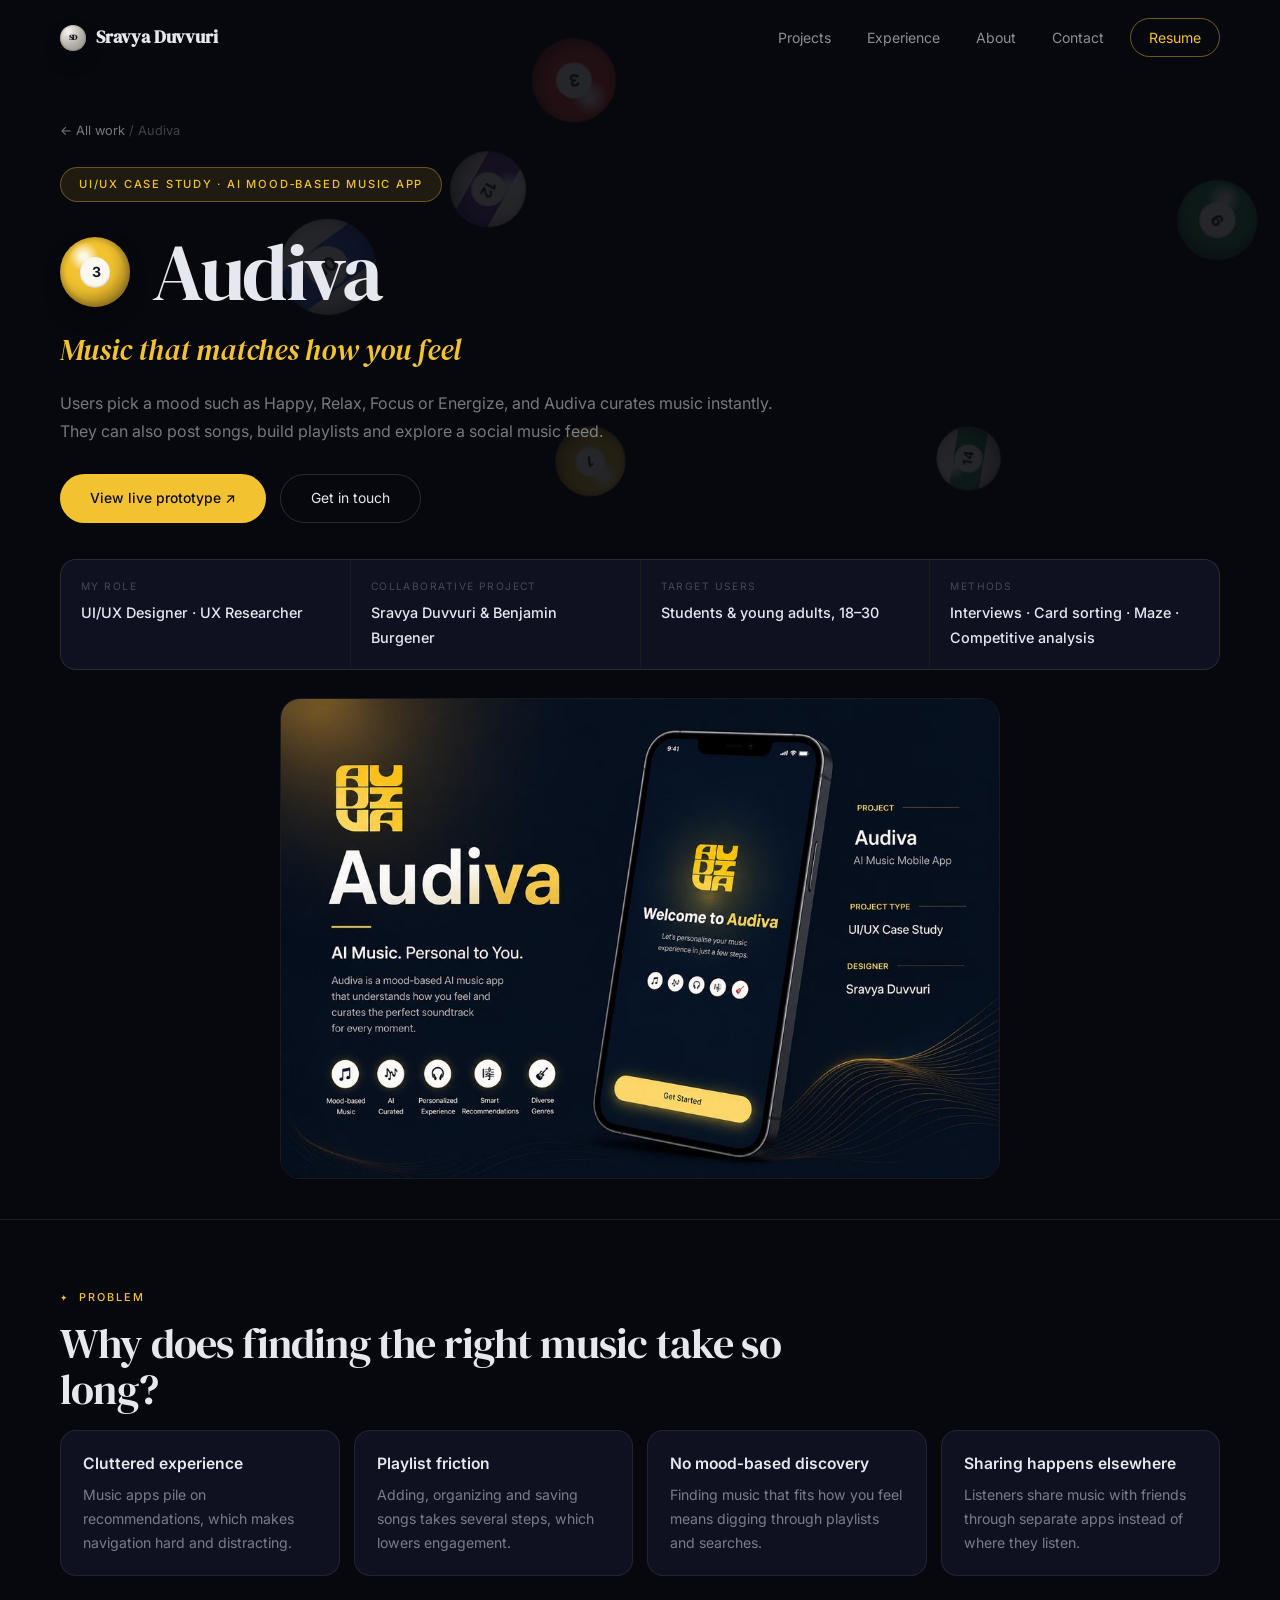
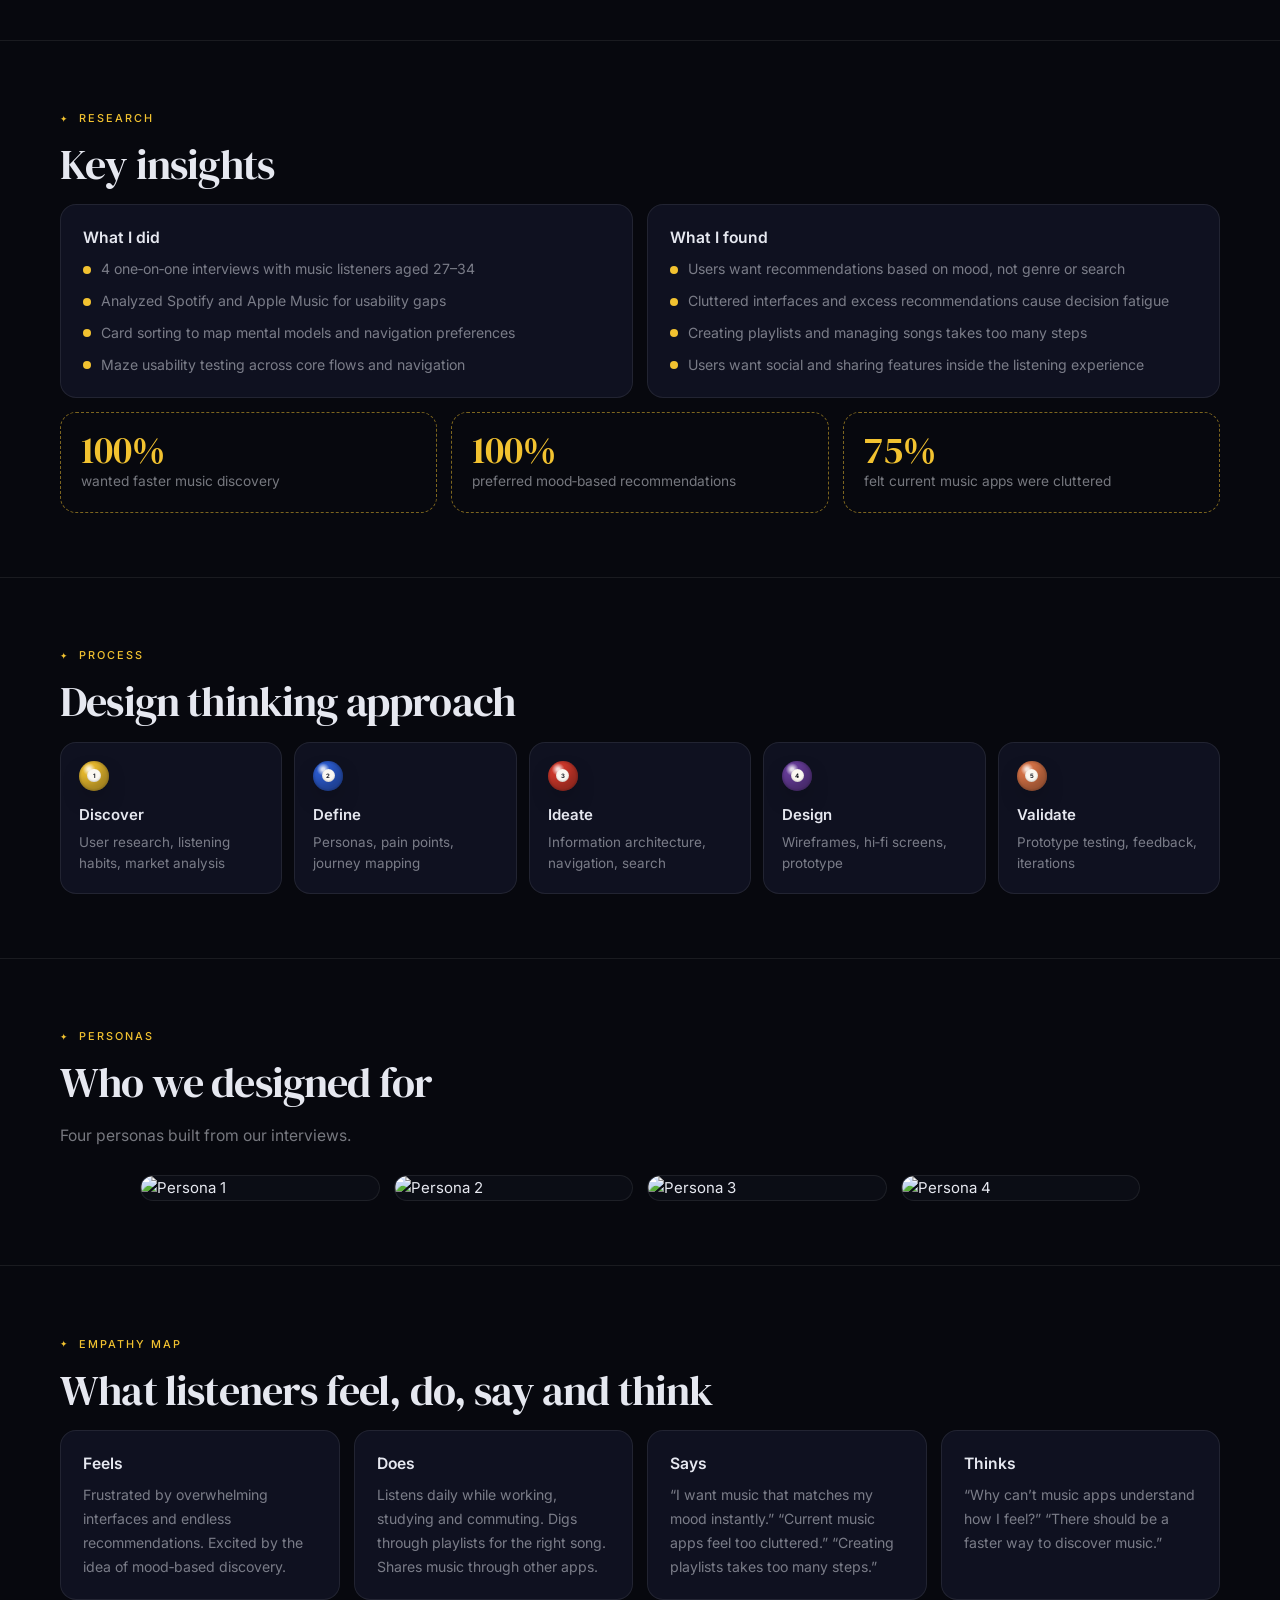
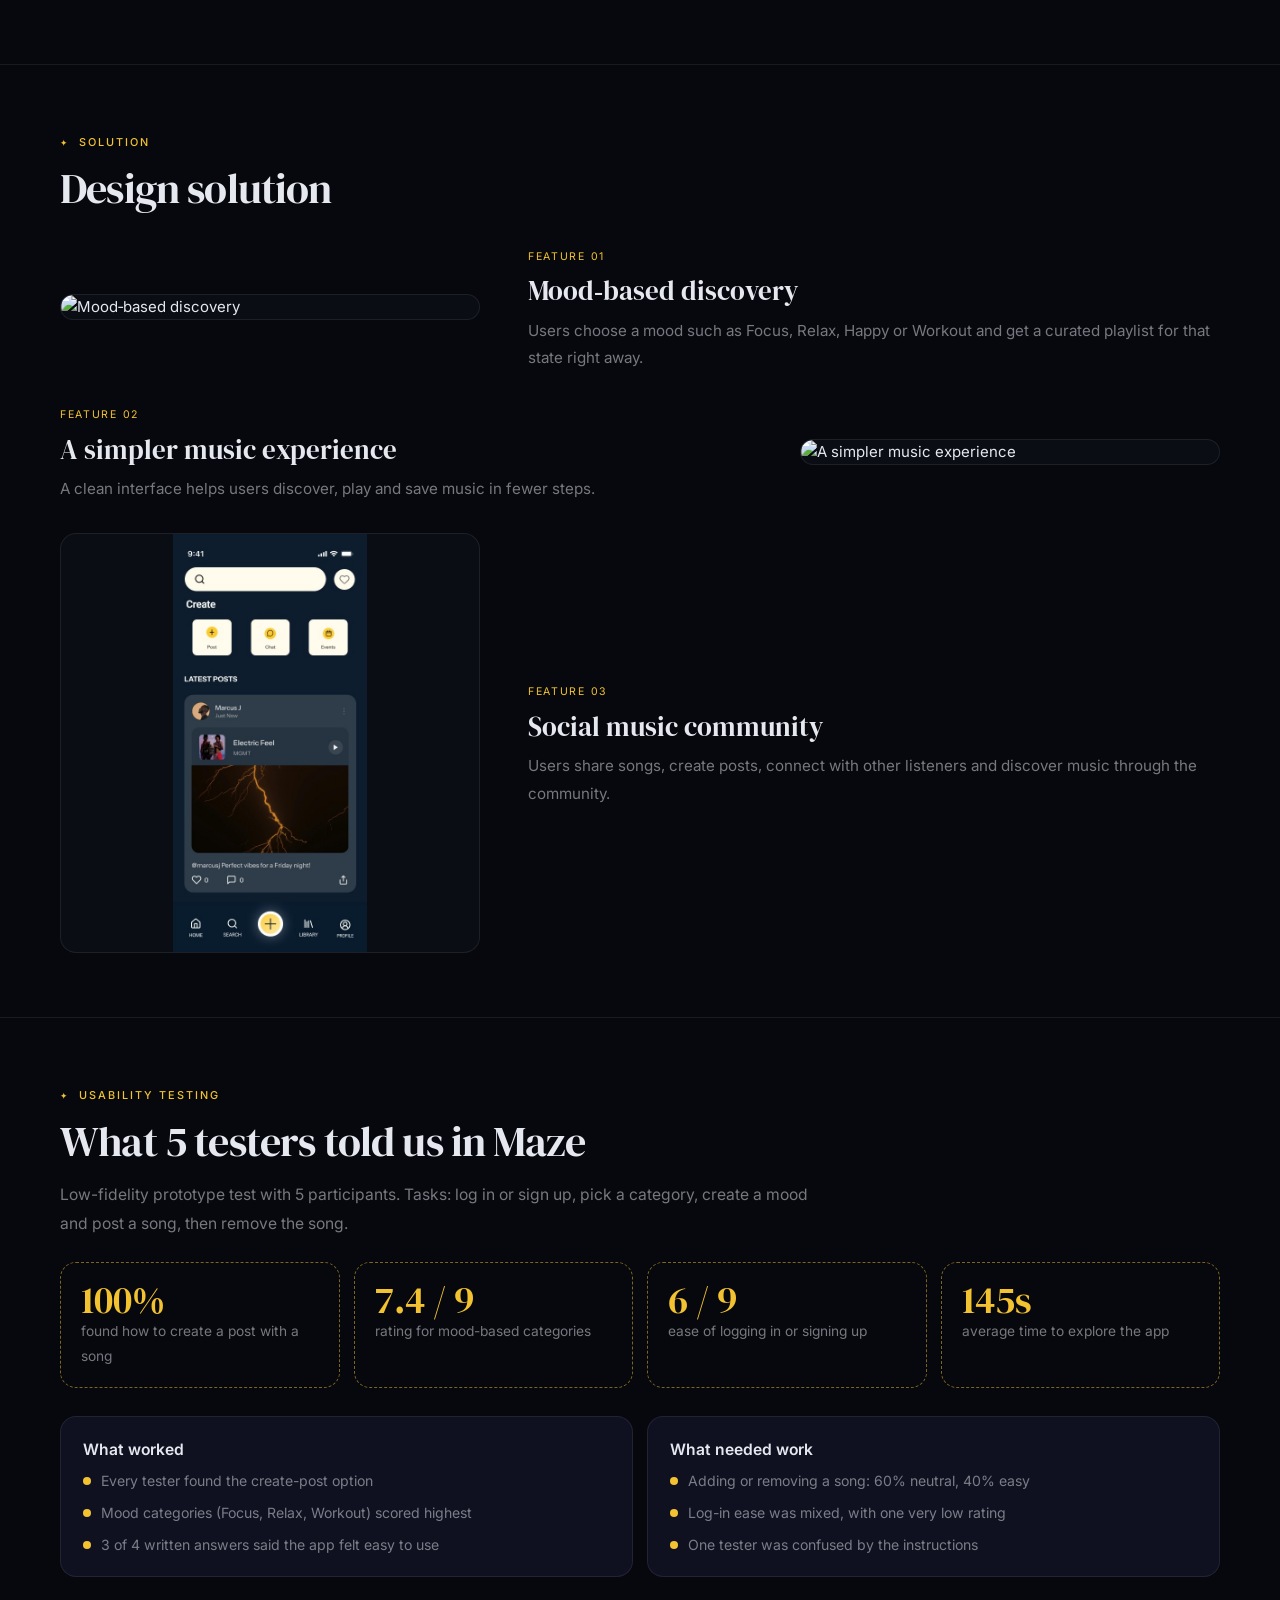
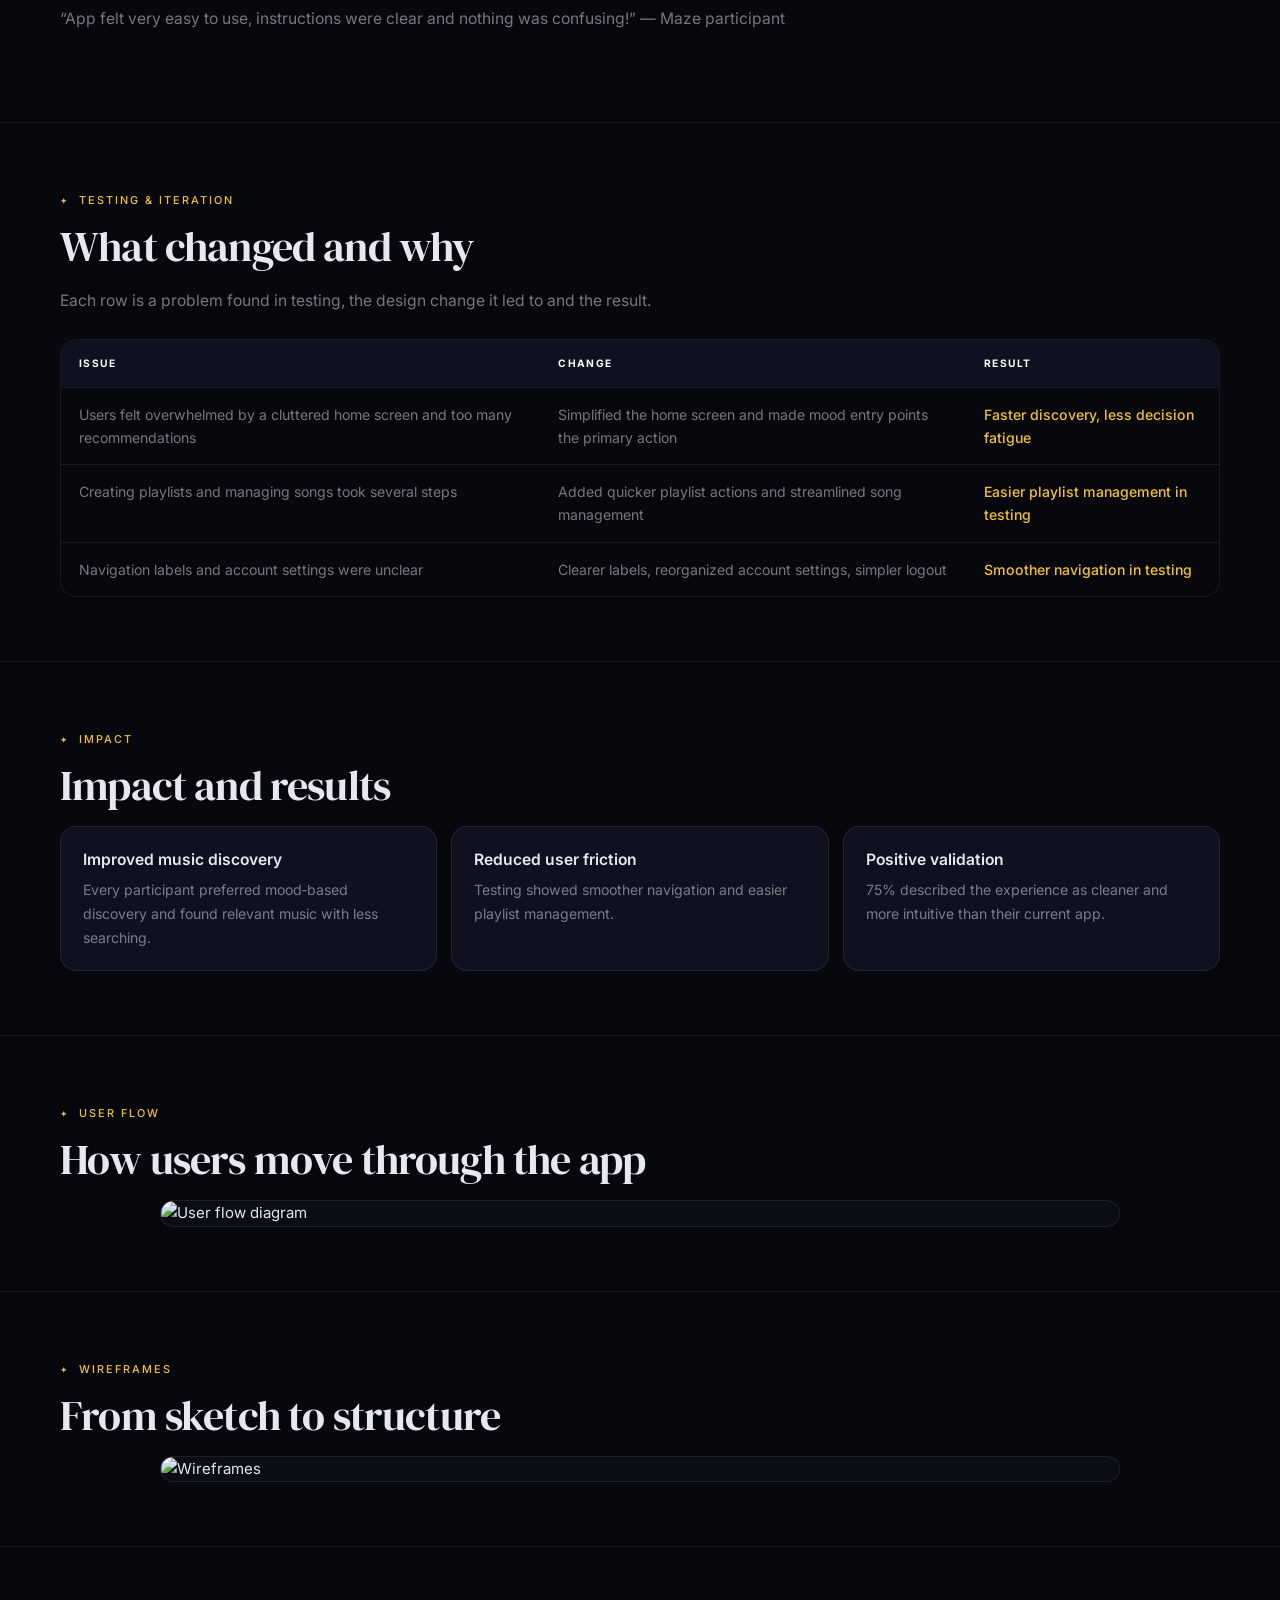
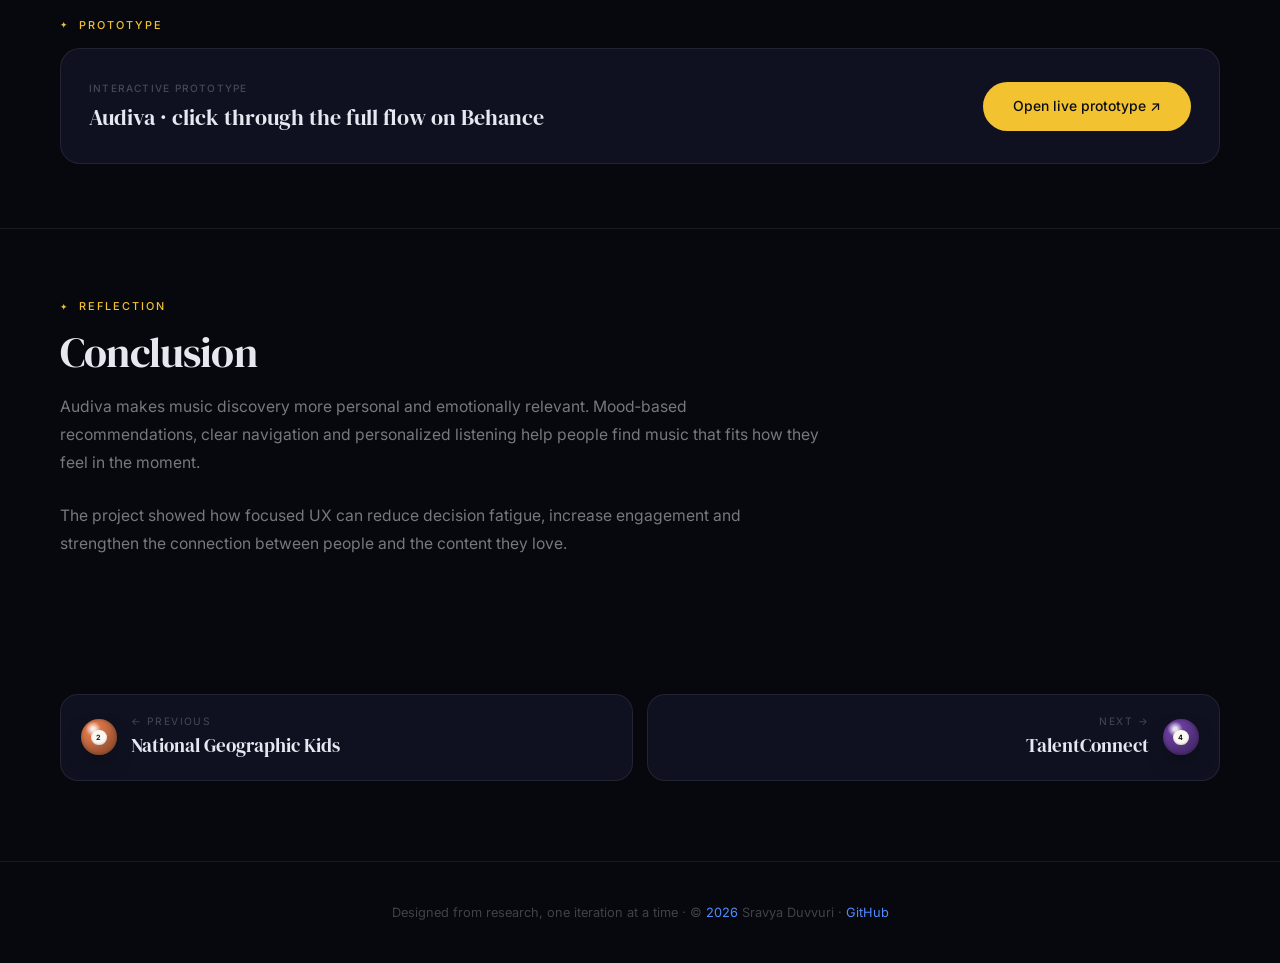
==== audiva.html @ c533ab1c "Adjust spacing and style in usability testing section" ====
<!DOCTYPE html>
<html lang="en">
    <head>
        <meta charset="utf-8"/>
        <meta name="viewport" content="width=device-width,initial-scale=1"/>
        <title>Audiva Case Study · Sravya Duvvuri</title>
        <meta name="description" content="Users pick a mood such as Happy, Relax, Focus or Energize, and Audiva curates music instantly. They can also post songs, build playlists and explore a social music feed."/>
        <link rel="preconnect" href="https://fonts.googleapis.com"/>
        <link rel="preconnect" href="https://fonts.gstatic.com" crossorigin/>
        <link href="https://fonts.googleapis.com/css2?family=DM+Serif+Display:ital@0;1&family=Inter:wght@300;400;500;600&display=swap" rel="stylesheet"/>
        <link rel="stylesheet" href="styles.css"/>
    </head>
    <body class="case-page" style="--c:#F2C230">

        <!-- STEP 1: Navigation and hero -->
        <div id="bwrap" aria-hidden="true"></div>
        <div class="page">
            <nav class="nav" id="nav">
                <div class="nav-inner">
                    <a href="index.html" class="nav-brand"><span class="ball b-cue mini" aria-hidden="true"><i>SD</i></span>Sravya Duvvuri</a>
                    <div class="nav-links">
                        <a href="index.html#projects">Projects</a>
                        <a href="index.html#experience">Experience</a>
                        <a href="index.html#about">About</a>
                        <a href="index.html#contact">Contact</a>
                        <a class="nav-resume fx" href="SravyaDuvvuri-Resume.pdf" target="_blank" rel="noopener">Resume</a>
                    </div>
                </div>
            </nav>
            <section class="cs-hero">
                <div class="container">
                    <p class="crumb"><a href="index.html#projects">← All work</a> / Audiva</p>
                    <div class="hero-tag">UI/UX case study · AI mood‑based music app</div>
                    <h1 class="cs-title"><span class="ball b1 cs-ball" aria-hidden="true"><i>3</i></span>Audiva</h1>
                    <p class="cs-sub">Music that matches how you feel</p>
                    <p class="cs-intro">Users pick a mood such as Happy, Relax, Focus or Energize, and Audiva curates music instantly. They can also post songs, build playlists and explore a social music feed.</p>
                    <div class="hero-btns cs-btns">
                        <a class="btn-primary fx" href="https://www.behance.net/gallery/250187377/Audiva-Mood-Based-AI-Music-App-UIUX" target="_blank" rel="noopener">View live prototype ↗</a>
                        <a class="btn-resume fx" href="index.html#contact">Get in touch</a>
                    </div>
                    <div class="cs-meta sr">
                        <div>
                            <span>My role</span>
                            <b>UI/UX Designer · UX Researcher</b>
                        </div>
                        <div>
                            <span>Collaborative project</span>
                            <b>Sravya Duvvuri &amp; Benjamin Burgener</b>
                        </div>
                        <div>
                            <span>Target users</span>
                            <b>Students &amp; young adults, 18–30</b>
                        </div>
                        <div>
                            <span>Methods</span>
                            <b>Interviews · Card sorting · Maze · Competitive analysis</b>
                        </div>
                    </div>
                    <div class="cs-cover sr">
                        <img src="img/audiva.jpg" alt="Audiva cover"/>
                    </div>
                </div>
            </section>

            <!-- STEP 2: Problem -->
            <section class="cs">
                <div class="container">
                    <div class="sec-eyebrow sr">Problem</div>
                    <h2 class="cs-h sr">Why does finding the right music take so long?</h2>
                    <div class="cs-grid4 sr">
                        <div class="cs-box">
                            <b>Cluttered experience</b>
                            <p>Music apps pile on recommendations, which makes navigation hard and distracting.</p>
                        </div>
                        <div class="cs-box">
                            <b>Playlist friction</b>
                            <p>Adding, organizing and saving songs takes several steps, which lowers engagement.</p>
                        </div>
                        <div class="cs-box">
                            <b>No mood‑based discovery</b>
                            <p>Finding music that fits how you feel means digging through playlists and searches.</p>
                        </div>
                        <div class="cs-box">
                            <b>Sharing happens elsewhere</b>
                            <p>Listeners share music with friends through separate apps instead of where they listen.</p>
                        </div>
                    </div>
                </div>
            </section>

            <!-- STEP 3: Research -->
            <section class="cs">
                <div class="container">
                    <div class="sec-eyebrow sr">Research</div>
                    <h2 class="cs-h sr">Key insights</h2>
                    <div class="cs-grid2 sr">
                        <div class="cs-box">
                            <b>What I did</b>
                            <ul>
                                <li>4 one‑on‑one interviews with music listeners aged 27–34</li>
                                <li>Analyzed Spotify and Apple Music for usability gaps</li>
                                <li>Card sorting to map mental models and navigation preferences</li>
                                <li>Maze usability testing across core flows and navigation</li>
                            </ul>
                        </div>
                        <div class="cs-box">
                            <b>What I found</b>
                            <ul>
                                <li>Users want recommendations based on mood, not genre or search</li>
                                <li>Cluttered interfaces and excess recommendations cause decision fatigue</li>
                                <li>Creating playlists and managing songs takes too many steps</li>
                                <li>Users want social and sharing features inside the listening experience</li>
                            </ul>
                        </div>
                    </div>
                    <div class="cs-stats sr">
                        <div>
                            <b>100%</b>
                            <span>wanted faster music discovery</span>
                        </div>
                        <div>
                            <b>100%</b>
                            <span>preferred mood‑based recommendations</span>
                        </div>
                        <div>
                            <b>75%</b>
                            <span>felt current music apps were cluttered</span>
                        </div>
                    </div>
                </div>
            </section>

            <!-- STEP 4: Process -->
            <section class="cs">
                <div class="container">
                    <div class="sec-eyebrow sr">Process</div>
                    <h2 class="cs-h sr">Design thinking approach</h2>
                    <div class="cs-steps sr" style="--n:5">
                        <div class="cs-step">
                            <span class="ball b1 mini" aria-hidden="true"><i>1</i></span>
                            <b>Discover</b>
                            <p>User research, listening habits, market analysis</p>
                        </div>
                        <div class="cs-step">
                            <span class="ball b2 mini" aria-hidden="true"><i>2</i></span>
                            <b>Define</b>
                            <p>Personas, pain points, journey mapping</p>
                        </div>
                        <div class="cs-step">
                            <span class="ball b3 mini" aria-hidden="true"><i>3</i></span>
                            <b>Ideate</b>
                            <p>Information architecture, navigation, search</p>
                        </div>
                        <div class="cs-step">
                            <span class="ball b4 mini" aria-hidden="true"><i>4</i></span>
                            <b>Design</b>
                            <p>Wireframes, hi‑fi screens, prototype</p>
                        </div>
                        <div class="cs-step">
                            <span class="ball b5 mini" aria-hidden="true"><i>5</i></span>
                            <b>Validate</b>
                            <p>Prototype testing, feedback, iterations</p>
                        </div>
                    </div>
                </div>
            </section>

            <!-- STEP 5: Personas -->
            <section class="cs">
                <div class="container">
                    <div class="sec-eyebrow sr">Personas</div>
                    <h2 class="cs-h sr">Who we designed for</h2>
                    <p class="cs-lead sr">Four personas built from our interviews.</p>
                    <div class="cs-personas sr">
                        <img class="cs-img" src="https://framerusercontent.com/images/7qIVimz75e1g4HOPnIfsfbzqX0.jpg?width=760" alt="Persona 1" loading="lazy"/>
                        <img class="cs-img" src="https://framerusercontent.com/images/K9JZAfG44HZ5OhinUl8CV7k0ACQ.jpg?width=760" alt="Persona 2" loading="lazy"/>
                        <img class="cs-img" src="https://framerusercontent.com/images/jgOzzEJJgywKg0QWCPLjEiQbMc.jpg?width=760" alt="Persona 3" loading="lazy"/>
                        <img class="cs-img" src="https://framerusercontent.com/images/rod2WDnPtPom90wB74PbehV7V0.jpg?width=760" alt="Persona 4" loading="lazy"/>
                    </div>
                </div>
            </section>

            <!-- STEP 6: Empathy map -->
            <section class="cs">
                <div class="container">
                    <div class="sec-eyebrow sr">Empathy map</div>
                    <h2 class="cs-h sr">What listeners feel, do, say and think</h2>
                    <div class="cs-grid4 sr">
                        <div class="cs-box">
                            <b>Feels</b>
                            <p>Frustrated by overwhelming interfaces and endless recommendations. Excited by the idea of mood‑based discovery.</p>
                        </div>
                        <div class="cs-box">
                            <b>Does</b>
                            <p>Listens daily while working, studying and commuting. Digs through playlists for the right song. Shares music through other apps.</p>
                        </div>
                        <div class="cs-box">
                            <b>Says</b>
                            <p>“I want music that matches my mood instantly.” “Current music apps feel too cluttered.” “Creating playlists takes too many steps.”</p>
                        </div>
                        <div class="cs-box">
                            <b>Thinks</b>
                            <p>“Why can’t music apps understand how I feel?” “There should be a faster way to discover music.”</p>
                        </div>
                    </div>
                </div>
            </section>

            <!-- STEP 7: Solution -->
            <section class="cs">
                <div class="container">
                    <div class="sec-eyebrow sr">Solution</div>
                    <h2 class="cs-h sr">Design solution</h2>
                    <div class="cs-feature sr">
                        <img class="cs-img" src="https://framerusercontent.com/images/uxpJNH4JVYRJV39Du9mJPmyLQo0.png?width=860" alt="Mood‑based discovery" loading="lazy"/>
                        <div>
                            <span class="cs-fnum">Feature 01</span>
                            <h3>Mood‑based discovery</h3>
                            <p>Users choose a mood such as Focus, Relax, Happy or Workout and get a curated playlist for that state right away.</p>
                        </div>
                    </div>
                    <div class="cs-feature sr">
                        <img class="cs-img" src="https://framerusercontent.com/images/3OkT3C6Tqx5nx50JTPkNxlk6Qi8.png?width=860" alt="A simpler music experience" loading="lazy"/>
                        <div>
                            <span class="cs-fnum">Feature 02</span>
                            <h3>A simpler music experience</h3>
                            <p>A clean interface helps users discover, play and save music in fewer steps.</p>
                        </div>
                    </div>
                    <div class="cs-feature sr">
                        <img class="cs-img" src="img/audiva-social.jpg" alt="Social music community" loading="lazy"/>
                        <div>
                            <span class="cs-fnum">Feature 03</span>
                            <h3>Social music community</h3>
                            <p>Users share songs, create posts, connect with other listeners and discover music through the community.</p>
                        </div>
                    </div>
                </div>
            </section>
            
            <!-- STEP 7b: Usability testing (Maze) -->
            <section class="cs">
                <div class="container">
                    <div class="sec-eyebrow sr">Usability testing</div>
                    <h2 class="cs-h sr">What 5 testers told us in Maze</h2>
                    <p class="cs-lead sr">Low-fidelity prototype test with 5 participants. Tasks: log in or sign up, pick a category, create a mood and post a song, then remove the song.</p>

                    <div class="cs-stats sr">
                        <div>
                            <b>100%</b>
                            <span>found how to create a post with a song</span>
                        </div>
                        <div>
                            <b>7.4 / 9</b>
                            <span>rating for mood-based categories</span>
                        </div>
                        <div>
                            <b>6 / 9</b>
                            <span>ease of logging in or signing up</span>
                        </div>
                        <div>
                            <b>145s</b>
                            <span>average time to explore the app</span>
                        </div>
                    </div>

                    <div class="cs-grid2 sr" style="margin-top:28px">
                        <div class="cs-box">
                            <b>What worked</b>
                            <ul>
                                <li>Every tester found the create-post option</li>
                                <li>Mood categories (Focus, Relax, Workout) scored highest</li>
                                <li>3 of 4 written answers said the app felt easy to use</li>
                            </ul>
                        </div>
                        <div class="cs-box">
                            <b>What needed work</b>
                            <ul>
                                <li>Adding or removing a song: 60% neutral, 40% easy</li>
                                <li>Log-in ease was mixed, with one very low rating</li>
                                <li>One tester was confused by the instructions</li>
                            </ul>
                        </div>
                    </div>

                    <blockquote class="cs-lead sr" style="margin-top:28px">“App felt very easy to use, instructions were clear and nothing was confusing!” — Maze participant</blockquote>
                </div>
            </section>


            <!-- STEP 8: Testing and iteration -->
            <section class="cs">
                <div class="container">
                    <div class="sec-eyebrow sr">Testing &amp; iteration</div>
                    <h2 class="cs-h sr">What changed and why</h2>
                    <p class="cs-lead sr">Each row is a problem found in testing, the design change it led to and the result.</p>
                    <div class="cs-table sr">
                        <table>
                            <thead>
                                <tr>
                                    <th>Issue</th>
                                    <th>Change</th>
                                    <th>Result</th>
                                </tr>
                            </thead>
                            <tbody>
                                <tr>
                                    <td>Users felt overwhelmed by a cluttered home screen and too many recommendations</td>
                                    <td>Simplified the home screen and made mood entry points the primary action</td>
                                    <td>Faster discovery, less decision fatigue</td>
                                </tr>
                                <tr>
                                    <td>Creating playlists and managing songs took several steps</td>
                                    <td>Added quicker playlist actions and streamlined song management</td>
                                    <td>Easier playlist management in testing</td>
                                </tr>
                                <tr>
                                    <td>Navigation labels and account settings were unclear</td>
                                    <td>Clearer labels, reorganized account settings, simpler logout</td>
                                    <td>Smoother navigation in testing</td>
                                </tr>
                            </tbody>
                        </table>
                    </div>
                </div>
            </section>

            <!-- STEP 9: Impact -->
            <section class="cs">
                <div class="container">
                    <div class="sec-eyebrow sr">Impact</div>
                    <h2 class="cs-h sr">Impact and results</h2>
                    <div class="cs-grid3 sr">
                        <div class="cs-box">
                            <b>Improved music discovery</b>
                            <p>Every participant preferred mood‑based discovery and found relevant music with less searching.</p>
                        </div>
                        <div class="cs-box">
                            <b>Reduced user friction</b>
                            <p>Testing showed smoother navigation and easier playlist management.</p>
                        </div>
                        <div class="cs-box">
                            <b>Positive validation</b>
                            <p>75% described the experience as cleaner and more intuitive than their current app.</p>
                        </div>
                    </div>
                </div>
            </section>

            <!-- STEP 10: User flow -->
            <section class="cs">
                <div class="container">
                    <div class="sec-eyebrow sr">User flow</div>
                    <h2 class="cs-h sr">How users move through the app</h2>
                    <img class="cs-img cs-wide sr" src="https://framerusercontent.com/images/v8SqTxVddFhkm0Z2E6ZCepBXNwU.jpg?width=1440" alt="User flow diagram" loading="lazy"/>
                </div>
            </section>

            <!-- STEP 11: Wireframes -->
            <section class="cs">
                <div class="container">
                    <div class="sec-eyebrow sr">Wireframes</div>
                    <h2 class="cs-h sr">From sketch to structure</h2>
                    <img class="cs-img cs-wide sr" src="https://framerusercontent.com/images/BXd7NvqPKXmfyFMwRY8WnfKNWA.jpg?width=1440" alt="Wireframes" loading="lazy"/>
                </div>
            </section>

            <!-- STEP 12: Prototype -->
            <section class="cs">
                <div class="container">
                    <div class="sec-eyebrow sr">Prototype</div>
                    <div class="cs-proto sr">
                        <div>
                            <span class="ib-lbl">Interactive prototype</span>
                            <b>Audiva · click through the full flow on Behance</b>
                        </div>
                        <a class="btn-primary fx" href="https://www.behance.net/gallery/250187377/Audiva-Mood-Based-AI-Music-App-UIUX" target="_blank" rel="noopener">Open live prototype ↗</a>
                    </div>
                </div>
            </section>

            <!-- STEP 13: Reflection -->
            <section class="cs">
                <div class="container">
                    <div class="sec-eyebrow sr">Reflection</div>
                    <h2 class="cs-h sr">Conclusion</h2>
                    <p class="cs-lead sr">Audiva makes music discovery more personal and emotionally relevant. Mood‑based recommendations, clear navigation and personalized listening help people find music that fits how they feel in the moment.</p>
                    <p class="cs-lead sr">The project showed how focused UX can reduce decision fatigue, increase engagement and strengthen the connection between people and the content they love.</p>
                </div>
            </section>

            <!-- STEP 14: Project navigation and footer -->
            <div class="container">
                <nav class="pager" aria-label="More projects">
                    <a class="fx" href="natgeo-kids.html"><span class="ball b5 mini" aria-hidden="true"><i>2</i></span><span><small>← Previous</small><b>National Geographic Kids</b></span></a>
                    <a href="talentconnect.html" class="next fx"><span><small>Next →</small><b>TalentConnect</b></span><span class="ball b4 mini" aria-hidden="true"><i>4</i></span></a>
                </nav>
            </div>
            <footer class="footer">
                <div class="container">
                    <p>Designed from research, one iteration at a time · © <span id="yr"></span> Sravya Duvvuri · <a href="https://github.com/duvvurisravya" target="_blank" rel="noopener">GitHub</a></p>
                </div>
            </footer>
        </div>
        <script src="script.js"></script>
    </body>
</html>
---- styles.css ----
:root{
  --bg:#07080e;
  --bg2:#0b0d15;
  --card:#0f1120;
  --border:rgba(255,255,255,0.08);
  --blue:#4f8cff;
  --blue-lo:rgba(79,140,255,0.11);
  --blue-mid:rgba(79,140,255,0.22);
  --text:#e6e8f0;
  --muted:rgba(230,232,240,0.5);
  --muted2:rgba(230,232,240,0.26);
  --max:1160px;
  --ease:cubic-bezier(0.25,1,0.5,1);
}

*,*::before,*::after{
  box-sizing:border-box;
  margin:0;
  padding:0;
}

html{
  scroll-behavior:smooth;
  -webkit-font-smoothing:antialiased;
}

body{
  font-family:'Inter',system-ui,sans-serif;
  background:var(--bg);
  color:var(--text);
  font-size:15px;
  line-height:1.65;
  overflow-x:hidden;
}

a{
  color:inherit;
  text-decoration:none;
}

img{
  max-width:100%;
  display:block;
}

button{
  font:inherit;
  cursor:pointer;
  border:none;
  background:none;
}

/* DRIFTING POOL BALLS (background) */
#bwrap{
  position:fixed;
  inset:0;
  pointer-events:none;
  overflow:hidden;
  z-index:0;
}

#bwrap .ball{
  position:absolute;
  left:0;
  top:0;
  opacity:.12;
  filter:blur(.4px);
  will-change:transform;
}

/* LAYOUT */
.page{
  position:relative;
  z-index:1;
}

.container{
  width:min(var(--max),92%);
  margin:0 auto;
}

.sec{
  padding:88px 0;
}

/* NAV */
.nav{
  position:fixed;
  top:0;
  left:0;
  right:0;
  z-index:200;
  transition:background .3s;
}

.nav.on{
  background:rgba(7,8,14,0.92);
  backdrop-filter:blur(18px);
  -webkit-backdrop-filter:blur(18px);
  border-bottom:1px solid var(--border);
}

.nav-inner{
  display:flex;
  align-items:center;
  justify-content:space-between;
  padding:18px 0;
  width:min(var(--max),92%);
  margin:0 auto;
}

.nav-brand{
  font-family:'DM Serif Display',serif;
  font-size:1.1rem;
  font-weight:700;
  color:var(--text);
  letter-spacing:-.01em;
}

.nav-links{
  display:flex;
}

.nav-links a{
  font-size:.88rem;
  color:rgba(230,232,240,0.6);
  padding:8px 18px;
  transition:color .2s;
}

.nav-links a:hover{
  color:var(--text);
}

/* HERO */
.hero{
  min-height:100vh;
  display:flex;
  align-items:center;
  position:relative;
  overflow:hidden;
  padding-top:80px;
}

.hero-glow{
  position:absolute;
  pointer-events:none;
  width:900px;
  height:900px;
  border-radius:50%;
  background:radial-gradient(circle,rgba(79,140,255,0.07) 0%,transparent 65%);
  top:-300px;
  left:50%;
  transform:translateX(-50%);
}

.hero-inner{
  text-align:center;
  max-width:800px;
  margin:0 auto;
  padding:60px 0 80px;
  animation:fadeUp .9s var(--ease) .1s both;
}

.hero-tag{
  display:inline-flex;
  align-items:center;
  gap:8px;
  font-size:.7rem;
  font-weight:500;
  letter-spacing:.16em;
  text-transform:uppercase;
  color:var(--blue);
  border:1px solid rgba(79,140,255,0.25);
  background:rgba(79,140,255,0.08);
  padding:7px 18px;
  border-radius:50px;
  margin-bottom:30px;
}

.tag-dot{
  width:6px;
  height:6px;
  border-radius:50%;
  background:var(--blue);
  animation:pulse 2s ease infinite;
}

@keyframes pulse{
  0%,100%{opacity:1}
  50%{opacity:.3}
}

.hero h1{
  font-family:'DM Serif Display',serif;
  font-size:clamp(3rem,7vw,5.5rem);
  font-weight:700;
  line-height:1.05;
  letter-spacing:-.03em;
  color:var(--text);
  margin-bottom:18px;
}

.hero h1 em{
  font-style:italic;
  color:var(--blue);
}

.hero-tagline{
  font-size:1.08rem;
  font-weight:500;
  color:var(--text);
  margin-bottom:14px;
  letter-spacing:-.01em;
}

.hero-tagline em{
  font-style:italic;
  color:var(--blue);
}

.hero-sub{
  font-size:.97rem;
  color:var(--muted);
  line-height:1.82;
  max-width:560px;
  margin:0 auto 36px;
}

.hero-btns{
  display:flex;
  gap:14px;
  justify-content:center;
  flex-wrap:wrap;
}

.btn-primary{
  background:var(--blue);
  color:#fff;
  font-size:.87rem;
  font-weight:500;
  padding:13px 30px;
  border-radius:50px;
  transition:transform .22s var(--ease),box-shadow .22s;
}

.btn-primary:hover{
  transform:translateY(-2px);
  box-shadow:0 12px 30px rgba(79,140,255,.32);
}

.btn-resume{
  background:transparent;
  color:var(--text);
  font-size:.87rem;
  padding:12px 30px;
  border-radius:50px;
  border:1px solid rgba(255,255,255,0.15);
  transition:border-color .2s,color .2s,transform .22s var(--ease);
}

.btn-resume:hover{
  border-color:rgba(79,140,255,.5);
  color:var(--blue);
  transform:translateY(-2px);
}

@keyframes fadeUp{
  from{
    opacity:0;
    transform:translateY(28px);
  }
  to{
    opacity:1;
    transform:none;
  }
}

/* SCROLL REVEAL */
.sr{
  opacity:0;
  transform:translateY(22px);
  transition:opacity .7s var(--ease),transform .7s var(--ease);
}

.sr.vis{
  opacity:1;
  transform:none;
}

/* TOOLS BAR */
.tools-bar{
  position:relative;
  background:var(--bg2);
  border-top:1px solid var(--border);
  border-bottom:1px solid var(--border);
  height:120px;
  overflow:hidden;
}

.tbl-label{
  position:absolute;
  top:50%;
  left:28px;
  transform:translateY(-50%);
  font-size:.65rem;
  font-weight:600;
  letter-spacing:.16em;
  text-transform:uppercase;
  color:var(--blue);
  z-index:3;
}

.tbl-fl{
  position:absolute;
  left:0;
  top:0;
  bottom:0;
  width:130px;
  z-index:2;
  background:linear-gradient(to right,var(--bg2) 35%,transparent);
  pointer-events:none;
}

.tbl-fr{
  position:absolute;
  right:0;
  top:0;
  bottom:0;
  width:100px;
  z-index:2;
  background:linear-gradient(to left,var(--bg2) 35%,transparent);
  pointer-events:none;
}

#waveCanvas{
  display:block;
  width:100%;
  height:120px;
}

/* SECTION LABELS */
.sec-eyebrow{
  display:inline-flex;
  align-items:center;
  gap:10px;
  font-size:.68rem;
  font-weight:500;
  letter-spacing:.18em;
  text-transform:uppercase;
  color:var(--blue);
  margin-bottom:14px;
}

.sec-eyebrow::before{
  content:'✦';
  font-size:.55rem;
}

.sec-h{
  font-family:'DM Serif Display',serif;
  font-size:clamp(2.2rem,5vw,3.5rem);
  font-weight:700;
  letter-spacing:-.03em;
  line-height:1.08;
  margin-bottom:48px;
  color:var(--text);
}

.sec-h em{
  font-style:italic;
  color:var(--blue);
}

/* PROJECT CARDS */
.proj-grid{
  display:grid;
  grid-template-columns:repeat(3,minmax(0,1fr));
  gap:20px;
}

@property --a{
  syntax:'<angle>';
  initial-value:0deg;
  inherits:false;
}

.proj-card{
  background:var(--card);
  border:1px solid var(--border);
  border-radius:18px;
  display:flex;
  flex-direction:column;
  position:relative;
  transition:transform .3s var(--ease),box-shadow .3s;
  overflow:clip;
  cursor:pointer;
}

.proj-card::before{
  content:'';
  position:absolute;
  inset:-1.5px;
  border-radius:20px;
  background:conic-gradient(from var(--a),transparent 0deg,rgba(79,140,255,0.25) 15deg,rgba(110,170,255,0.55) 45deg,rgba(79,140,255,0.25) 75deg,transparent 105deg);
  z-index:0;
  opacity:0;
  animation:spin 10s linear infinite;
  transition:opacity 1s ease;
}

.proj-card::after{
  content:'';
  position:absolute;
  inset:1.5px;
  border-radius:17px;
  background:var(--card);
  z-index:0;
  pointer-events:none;
}

.proj-card>*{
  position:relative;
  z-index:1;
}

@keyframes spin{
  to{--a:360deg}
}

.proj-card:hover{
  transform:translateY(-4px);
  box-shadow:0 14px 44px rgba(0,0,0,.35);
}

.proj-card:hover::before{
  opacity:1;
}

.proj-img{
  height:220px;
  display:flex;
  align-items:center;
  justify-content:center;
  position:relative;
  overflow:hidden;
  border-radius:17px 17px 0 0;
}

.proj-img::before{
  content:'';
  position:absolute;
  inset:0;
  background-image:linear-gradient(rgba(255,255,255,0.025) 1px,transparent 1px),linear-gradient(90deg,rgba(255,255,255,0.025) 1px,transparent 1px);
  background-size:28px 28px;
}

.proj-n{
  position:absolute;
  top:14px;
  left:18px;
  font-size:.68rem;
  font-weight:600;
  letter-spacing:.1em;
  color:rgba(79,140,255,.4);
}


.pi1{background:linear-gradient(140deg,#0b1a0c,#132a14)}
.pi2{background:linear-gradient(140deg,#081428,#0c2040)}
.pi3{background:linear-gradient(140deg,#1c160a,#2a200c)}
.pi4{background:linear-gradient(140deg,#1e120c,#2c180e)}
.pi5{background:linear-gradient(140deg,#110f26,#171436)}
.pi6{background:linear-gradient(140deg,#0e1018,#151824)}

.proj-body{
  padding:24px 26px 26px;
  flex:1;
  display:flex;
  flex-direction:column;
  border-radius:0 0 17px 17px;
}

.proj-type{
  font-size:.64rem;
  font-weight:600;
  letter-spacing:.14em;
  text-transform:uppercase;
  color:var(--blue);
  margin-bottom:9px;
}

.proj-body h3{
  font-family:'DM Serif Display',serif;
  font-size:1.55rem;
  font-weight:700;
  letter-spacing:-.02em;
  color:var(--text);
  margin-bottom:11px;
  line-height:1.15;
}

.proj-body p{
  font-size:.87rem;
  color:var(--muted);
  line-height:1.74;
  flex:1;
  margin-bottom:18px;
}

.proj-tags{
  display:flex;
  gap:8px;
  flex-wrap:wrap;
  margin-bottom:18px;
}

.ptag{
  font-size:.71rem;
  color:var(--muted2);
  border:1px solid var(--border);
  padding:5px 12px;
  border-radius:50px;
  transition:border-color .2s,color .2s;
}

.proj-card:hover .ptag{
  border-color:rgba(79,140,255,.22);
  color:var(--muted);
}

.proj-link{
  font-size:.83rem;
  font-weight:500;
  color:var(--blue);
  display:inline-flex;
  align-items:center;
  gap:5px;
  margin-top:auto;
  transition:gap .18s;
}

.proj-link:hover{
  gap:10px;
}

/* ABOUT */
.about-grid{
  display:grid;
  grid-template-columns:1.2fr 1fr;
  gap:60px;
  align-items:start;
  margin-top:8px;
}

.about-text h2{
  font-family:'DM Serif Display',serif;
  font-size:clamp(1.85rem,4vw,2.8rem);
  font-weight:700;
  letter-spacing:-.02em;
  line-height:1.1;
  margin-bottom:20px;
  color:var(--text);
}

.about-text h2 em{
  font-style:italic;
  color:var(--blue);
}

.about-text p{
  font-size:.9rem;
  color:var(--muted);
  line-height:1.82;
  margin-bottom:14px;
}

.skill-pills{
  display:flex;
  flex-wrap:wrap;
  gap:8px;
  margin-top:22px;
}

.sp{
  font-size:.74rem;
  color:var(--muted);
  border:1px solid var(--border);
  padding:6px 14px;
  border-radius:50px;
  display:flex;
  align-items:center;
  gap:7px;
  transition:border-color .2s,color .2s;
}

.sp:hover{
  border-color:var(--blue-mid);
  color:var(--text);
}

.sp::before{
  content:'✦';
  color:var(--blue);
  font-size:.5rem;
}

.about-side{
  display:flex;
  flex-direction:column;
  gap:12px;
}

/* Profile Image Container */
.profile-image-container{
  position:relative;
  width:300px;
  height:300px;
  margin:0 auto;
  display:flex;
  align-items:center;
  justify-content:center;
}

.profile-image-bg{
  position:absolute;
  width:280px;
  height:280px;
  border-radius:50%;
  background:linear-gradient(135deg, rgba(79,140,255,0.15), rgba(79,140,255,0.05));
  top:50%;
  left:50%;
  transform:translate(-50%, -50%) scale(1);
  z-index:0;
  animation:pulse-glow 3s ease-in-out infinite;
}

@keyframes pulse-glow{
  0%, 100%{
    transform:translate(-50%, -50%) scale(1);
    opacity:0.8;
  }
  50%{
    transform:translate(-50%, -50%) scale(1.05);
    opacity:1;
  }
}

.profile-image{
  position:relative;
  width:260px;
  height:260px;
  border-radius:50%;
  object-fit:cover;
  border:4px solid var(--blue);
  box-shadow:0 8px 32px rgba(79,140,255,0.3);
  z-index:1;
  transition:transform .3s var(--ease), box-shadow .3s;
}

.profile-image:hover{
  transform:scale(1.05);
  box-shadow:0 12px 40px rgba(79,140,255,0.4);
}

.info-box{
  background:var(--card);
  border:1px solid var(--border);
  border-radius:16px;
  padding:20px;
  transition:border-color .25s;
}

.info-box:hover{
  border-color:rgba(79,140,255,.22);
}

.ib-lbl{
  font-size:.63rem;
  font-weight:500;
  letter-spacing:.12em;
  text-transform:uppercase;
  color:var(--muted2);
  margin-bottom:10px;
}

.ib-link{
  display:flex;
  align-items:center;
  gap:12px;
  font-size:.82rem;
  color:var(--muted);
  padding:9px 10px;
  border-radius:9px;
  transition:background .2s,color .2s;
  margin-bottom:2px;
}

.ib-link:last-child{
  margin-bottom:0;
}

.ib-link:hover{
  background:rgba(79,140,255,.08);
  color:var(--text);
}

.ib-icon{
  width:30px;
  height:30px;
  border-radius:7px;
  background:var(--blue-lo);
  border:1px solid var(--blue-mid);
  display:flex;
  align-items:center;
  justify-content:center;
  font-size:.85rem;
  flex-shrink:0;
}

.ib-sub{
  font-size:.63rem;
  color:var(--muted2);
  text-transform:uppercase;
  letter-spacing:.07em;
  line-height:1;
}

.ib-val{
  font-size:.8rem;
  font-weight:500;
  color:var(--text);
  margin-top:2px;
}

/* CONTACT */
.contact-inner{
  max-width:640px;
  margin:0 auto;
  text-align:center;
}

.contact-icon{
  display:flex;
  justify-content:center;
  margin-bottom:22px;
}

.contact-h{
  font-family:'DM Serif Display',serif;
  font-size:clamp(2rem,5vw,3rem);
  font-weight:700;
  letter-spacing:-.03em;
  margin-bottom:14px;
  color:var(--text);
}

.contact-h em{
  font-style:italic;
  color:var(--blue);
}

.contact-sub{
  font-size:.92rem;
  color:var(--muted);
  line-height:1.7;
  margin-bottom:32px;
}

.contact-links{
  display:grid;
  grid-template-columns:repeat(3,1fr);
  gap:14px;
  margin-bottom:36px;
}

.cl{
  background:var(--card);
  border:1px solid var(--border);
  border-radius:14px;
  padding:18px;
  display:flex;
  flex-direction:column;
  align-items:center;
  text-align:center;
  transition:border-color .22s,transform .22s;
}

.cl:hover{
  border-color:rgba(79,140,255,.22);
  transform:translateY(-3px);
}

.cl-icon{
  width:40px;
  height:40px;
  border-radius:10px;
  background:var(--blue-lo);
  border:1px solid var(--blue-mid);
  display:flex;
  align-items:center;
  justify-content:center;
  font-size:1.1rem;
  margin-bottom:12px;
}

.cl-lbl{
  font-size:.64rem;
  font-weight:500;
  letter-spacing:.12em;
  text-transform:uppercase;
  color:var(--muted2);
  margin-bottom:5px;
}

.cl-val{
  font-size:.8rem;
  font-weight:500;
  color:var(--text);
}

.cform{
  display:flex;
  flex-direction:column;
  gap:12px;
}

.frow{
  display:grid;
  grid-template-columns:1fr 1fr;
  gap:12px;
}

.cform input,.cform textarea{
  background:var(--card);
  border:1px solid var(--border);
  border-radius:12px;
  padding:13px 16px;
  color:var(--text);
  font-size:.86rem;
  font-family:inherit;
  transition:border-color .2s;
}

.cform input:focus,.cform textarea:focus{
  outline:none;
  border-color:var(--blue-mid);
}

.cform textarea{
  resize:vertical;
  min-height:100px;
}

.cform-btn{
  background:var(--blue);
  color:#fff;
  font-size:.85rem;
  font-weight:500;
  padding:12px 28px;
  border-radius:50px;
  cursor:pointer;
  transition:transform .22s,box-shadow .22s;
  width:fit-content;
  margin:0 auto;
}

.cform-btn:hover{
  transform:translateY(-2px);
  box-shadow:0 10px 24px rgba(79,140,255,.3);
}

/* FOOTER */
.footer{
  padding:40px 0;
  border-top:1px solid var(--border);
  text-align:center;
}

.footer p{
  font-size:.8rem;
  color:var(--muted2);
}

.footer span{
  color:var(--blue);
}

/* RESPONSIVE */
@media(max-width:1000px){
  .proj-grid{
    grid-template-columns:1fr 1fr;
  }
}

@media(max-width:900px){
  .about-grid{
    grid-template-columns:1fr;
    gap:40px;
  }
  .profile-image-container{
    width:250px;
    height:250px;
  }
  .profile-image-bg{
    width:230px;
    height:230px;
  }
  .profile-image{
    width:210px;
    height:210px;
  }
  .contact-links{
    grid-template-columns:1fr;
  }
  .frow{
    grid-template-columns:1fr;
  }
  .nav-links a{
    padding:8px 12px;
  }
}

@media(max-width:640px){
  .proj-grid{
    grid-template-columns:1fr;
  }
}

@media(max-width:600px){
  .sec{
    padding:60px 0;
  }
  .hero{
    padding-top:60px;
  }
  .hero-inner{
    padding:40px 0 60px;
  }
  .tools-bar{
    height:100px;
  }
  #waveCanvas{
    height:100px;
  }
  .profile-image-container{
    width:220px;
    height:220px;
  }
  .profile-image-bg{
    width:200px;
    height:200px;
  }
  .profile-image{
    width:180px;
    height:180px;
  }
}

/* ================= POOL BALLS ================= */
/* one component: .ball + colour class. Stripes (9–15) get a white body with a coloured band. */
.ball{
  --c:#F2C230;
  --s:56px;
  width:var(--s);
  height:var(--s);
  flex:none;
  border-radius:50%;
  display:inline-grid;
  place-items:center;
  position:relative;
  background:
    radial-gradient(circle at 34% 28%,rgba(255,255,255,.85) 0 5%,rgba(255,255,255,0) 22%),
    radial-gradient(circle at 50% 50%,var(--c) 0 58%,color-mix(in srgb,var(--c) 55%,#000) 100%);
  box-shadow:inset -6px -8px 14px rgba(0,0,0,.35),0 10px 22px -8px rgba(0,0,0,.6);
}
.ball i{
  width:44%;
  height:44%;
  border-radius:50%;
  background:#FBF8F2;
  color:#151821;
  font:700 calc(var(--s) * .2)/1 'Inter',sans-serif;
  font-style:normal;
  display:grid;
  place-items:center;
  box-shadow:inset 0 -1px 2px rgba(0,0,0,.18);
}
.ball.stripe{
  background:
    radial-gradient(circle at 34% 28%,rgba(255,255,255,.85) 0 5%,rgba(255,255,255,0) 22%),
    linear-gradient(transparent 26%,var(--c) 26% 74%,transparent 74%),
    radial-gradient(circle at 50% 50%,#F4EFE6 0 58%,#b9b2a6 100%);
}
.b1{--c:#F2C230}.b2{--c:#2D5FD8}.b3{--c:#D83B2D}.b4{--c:#6B3FA0}.b5{--c:#E0784A}.b6{--c:#2E8B57}.b7{--c:#7A2A2A}.b8{--c:#151821}
.b9,.b10,.b11,.b12,.b13,.b14,.b15{background:
    radial-gradient(circle at 34% 28%,rgba(255,255,255,.85) 0 5%,rgba(255,255,255,0) 22%),
    linear-gradient(transparent 26%,var(--c) 26% 74%,transparent 74%),
    radial-gradient(circle at 50% 50%,#F4EFE6 0 58%,#b9b2a6 100%)}
.b9{--c:#F2C230}.b10{--c:#2D5FD8}.b11{--c:#D83B2D}.b12{--c:#6B3FA0}.b13{--c:#E0784A}.b14{--c:#2E8B57}.b15{--c:#7A2A2A}
.b-cue{--c:#F4EFE6}
.b-cue i{background:transparent;color:#151821;font-family:'DM Serif Display',serif;font-size:calc(var(--s) * .3);width:auto;height:auto;box-shadow:none}
.ball.mini{--s:26px}
.ball.big{--s:104px;z-index:1}

/* nav */
.nav-brand{display:inline-flex;align-items:center;gap:10px}
.nav-links{align-items:center}
.nav-resume{margin-left:8px;border:1px solid rgba(242,194,48,.45);border-radius:50px;color:#F2C230!important;padding:7px 18px!important}
.nav-resume:hover{background:rgba(242,194,48,.1)}
@media(max-width:760px){.nav-links a:not(.nav-resume){display:none}}

/* hero rack: three balls under the buttons */
.hero-rack{display:grid;grid-template-columns:repeat(3,minmax(0,1fr));gap:18px;margin-top:64px;text-align:left}
.hr-item{display:grid;grid-template-columns:auto 1fr;gap:4px 14px;align-items:center;padding:16px 18px;border:1px solid var(--border);border-radius:16px;background:rgba(15,17,32,.6)}
.hr-item .ball{--s:42px;grid-row:span 2}
.hr-item b{font-weight:600;font-size:.92rem;color:var(--text)}
.hr-item small{font-size:.78rem;color:var(--muted);line-height:1.5}
@media(max-width:760px){.hero-rack{grid-template-columns:1fr}}
.hero-tagline em{color:#FFB38A}
.hero h1 em{color:var(--blue)}

/* project cards: one ball per project, it rolls a little on hover */
.sec-lead{color:var(--muted);max-width:560px;margin:-30px 0 40px;font-size:.92rem}
.proj-img .ball.big{transition:transform .7s var(--ease)}
.proj-card:hover .proj-img .ball.big{transform:translateX(22px) rotate(160deg)}
.proj-img::after{content:'';position:absolute;left:50%;bottom:44px;width:96px;height:16px;border-radius:50%;background:rgba(0,0,0,.45);filter:blur(6px);transform:translateX(-50%);transition:transform .7s var(--ease)}
.proj-card:hover .proj-img::after{transform:translateX(calc(-50% + 22px))}
.proj-n{color:color-mix(in srgb,var(--c) 70%,transparent)}
.badge{position:absolute;top:12px;right:14px;font-size:.62rem;font-weight:600;letter-spacing:.1em;text-transform:uppercase;padding:5px 11px;border-radius:50px;background:rgba(255,255,255,.08);border:1px solid rgba(255,255,255,.14);color:var(--text)}
.proj-type{color:var(--c)}
.proj-link{color:var(--c)}
.proj-stat{font-size:.82rem;color:var(--muted);border-top:1px dashed var(--border);padding-top:14px;margin-bottom:16px!important;flex:none!important}
.proj-stat b{font-family:'DM Serif Display',serif;font-size:1.6rem;font-weight:400;color:var(--c);margin-right:6px}
.proj-actions{display:flex;justify-content:space-between;align-items:center;gap:10px;flex-wrap:wrap;margin-top:auto}
.proj-ext{display:flex;gap:6px;flex-wrap:wrap}
.proj-proto{font-size:.74rem;font-weight:500;color:var(--text);border:1px solid var(--border);border-radius:50px;padding:6px 12px;transition:border-color .2s}
.proj-proto:hover{border-color:var(--c)}
.proj-card.soon .proj-img .ball{opacity:.85}
.proj-card::before{background:conic-gradient(from var(--a),transparent 0deg,color-mix(in srgb,var(--c) 30%,transparent) 15deg,color-mix(in srgb,var(--c) 70%,transparent) 45deg,color-mix(in srgb,var(--c) 30%,transparent) 75deg,transparent 105deg)}

/* experience */
.exp-grid{display:grid;grid-template-columns:1.5fr 1fr;gap:20px;align-items:start}
@media(max-width:900px){.exp-grid{grid-template-columns:1fr}}
.exp-card,.edu{background:var(--card);border:1px solid var(--border);border-radius:18px;padding:28px}
.exp-head{display:flex;justify-content:space-between;gap:12px;flex-wrap:wrap;align-items:baseline}
.exp-head h3{font-family:'DM Serif Display',serif;font-weight:400;font-size:1.45rem;letter-spacing:-.01em}
.exp-when{font-size:.74rem;color:var(--muted2);letter-spacing:.06em}
.exp-org{color:var(--blue);font-weight:500;margin-top:4px}
.exp-sub{color:var(--muted2);font-size:.8rem;margin-bottom:14px}
.exp-card ul{list-style:none;display:grid;gap:10px}
.exp-card li{position:relative;padding-left:22px;color:var(--muted);font-size:.88rem;line-height:1.65}
.exp-card li::before{content:'';position:absolute;left:0;top:.55em;width:10px;height:10px;border-radius:50%;background:radial-gradient(circle at 35% 30%,#fff 0 12%,#F2C230 30% 70%,#7a5e10 100%)}
.edu{display:grid;gap:18px}
.edu-item{display:flex;gap:14px;align-items:center}
.edu-item .ball{--s:42px}
.ball.deg i{width:62%;height:62%;font-size:calc(var(--s) * .2);letter-spacing:-.02em}
.edu-item b{display:block;font-weight:600;font-size:.95rem}
.edu-item p{color:var(--muted);font-size:.82rem}

/* about: cue ball replaces the placeholder photo */
.hero-cue{--s:240px;z-index:1;animation:cuebob 6s ease-in-out infinite}
.hero-cue i{font-size:64px}
@keyframes cuebob{50%{transform:translateY(-8px) rotate(-4deg)}}
.about-side{gap:22px}
.fact{display:flex;gap:10px;align-items:center;font-size:.86rem;color:var(--text);padding:6px 0;border-bottom:1px solid var(--border)}
.fact:last-child{border-bottom:0}
.fact::before{content:'';width:10px;height:10px;border-radius:50%;flex:none;background:radial-gradient(circle at 35% 30%,#fff 0 12%,var(--fc,#2D5FD8) 30% 70%,#000 120%)}
.fact:nth-child(3){--fc:#D83B2D}.fact:nth-child(4){--fc:#6B3FA0}.fact:nth-child(5){--fc:#E0784A}.fact:nth-child(6){--fc:#2E8B57}
.sp::before{content:'';width:7px;height:7px;border-radius:50%;background:#F2C230;font-size:0}
@media(max-width:600px){.hero-cue{--s:180px}.hero-cue i{font-size:48px}}

/* contact */
.contact-h{line-height:1.1}
.contact-icon .ball{--s:72px}
.cl-ball{--s:40px;margin-bottom:12px}
.cform-note{font-size:.75rem;color:var(--muted2)}
.footer a{color:var(--blue)}

@media (prefers-reduced-motion:reduce){
  #bwrap .ball,.hero-cue,.tag-dot{animation:none}
  .proj-card:hover .proj-img .ball.big,.proj-card:hover .proj-img::after{transform:none}
  .sr{opacity:1;transform:none}
}

/* thumbnails: the image fills the card top, the project's ball sits in the corner */
.proj-img .thumb{position:absolute;inset:0;width:100%;height:100%;object-fit:cover;transition:transform .6s var(--ease)}
.proj-card:hover .proj-img .thumb{transform:scale(1.04)}
.proj-img:has(.thumb)::after,.proj-img:has(.thumb)::before{display:none}
.ball.corner{--s:40px;position:absolute;left:14px;bottom:14px;z-index:2;transition:transform .7s var(--ease)}
.proj-card:hover .ball.corner{transform:translateX(10px) rotate(200deg)}

/* ================= CASE STUDY PAGES ================= */
.cs-hero{padding:120px 0 40px}
.crumb{font-size:.8rem;color:var(--muted2);margin-bottom:26px}
.crumb a{color:var(--muted)}
.crumb a:hover{color:var(--c,var(--blue))}
.case-page .hero-tag{color:var(--c);border-color:color-mix(in srgb,var(--c) 35%,transparent);background:color-mix(in srgb,var(--c) 10%,transparent)}
.cs-title{font-family:'DM Serif Display',serif;font-weight:400;font-size:clamp(2.6rem,6.5vw,5rem);line-height:1.02;letter-spacing:-.03em;display:flex;align-items:center;gap:22px;flex-wrap:wrap;margin-bottom:14px}
.cs-ball{--s:70px}
.cs-sub{font-family:'DM Serif Display',serif;font-style:italic;font-size:clamp(1.3rem,2.4vw,1.8rem);color:var(--c);margin-bottom:14px}
.cs-intro{color:var(--muted);font-size:1rem;line-height:1.8;max-width:720px;margin-bottom:28px}
.cs-btns{justify-content:flex-start}
.case-page .btn-primary{background:var(--c);color:#0b0d15}
.cs-meta{display:grid;grid-template-columns:repeat(4,minmax(0,1fr));gap:1px;background:var(--border);border:1px solid var(--border);border-radius:16px;overflow:hidden;margin-top:36px}
.cs-meta div{background:var(--card);padding:18px 20px}
.cs-meta span{display:block;font-size:.64rem;letter-spacing:.14em;text-transform:uppercase;color:var(--muted2);margin-bottom:6px}
.cs-meta b{font-weight:500;font-size:.9rem}
@media(max-width:820px){.cs-meta{grid-template-columns:1fr 1fr}}
.cs-cover{margin-top:28px;border-radius:20px;overflow:hidden;border:1px solid var(--border)}
.cs-cover img{width:100%}
.cs{padding:64px 0;border-top:1px solid var(--border)}
.case-page .sec-eyebrow{color:var(--c)}
.cs-h{font-family:'DM Serif Display',serif;font-weight:400;font-size:clamp(1.8rem,3.6vw,2.6rem);letter-spacing:-.02em;line-height:1.12;margin-bottom:16px;max-width:800px}
.cs-lead{color:var(--muted);font-size:.98rem;line-height:1.8;max-width:760px;margin-bottom:24px}
.cs-grid2,.cs-grid3,.cs-grid4{display:grid;gap:14px}
.cs-grid2{grid-template-columns:repeat(2,minmax(0,1fr))}
.cs-grid3{grid-template-columns:repeat(3,minmax(0,1fr))}
.cs-grid4{grid-template-columns:repeat(4,minmax(0,1fr))}
@media(max-width:900px){.cs-grid3,.cs-grid4{grid-template-columns:1fr 1fr}}
@media(max-width:600px){.cs-grid2,.cs-grid3,.cs-grid4{grid-template-columns:1fr}}
.cs-box{background:var(--card);border:1px solid var(--border);border-radius:16px;padding:20px 22px;min-width:0}
.cs-box b{display:block;font-weight:600;font-size:.98rem;margin-bottom:6px}
.cs-box p,.cs-box li{color:var(--muted);font-size:.88rem;line-height:1.7}
.cs-box ul{list-style:none;display:grid;gap:8px;margin-top:6px}
.cs-box li{position:relative;padding-left:18px}
.cs-box li::before{content:'';position:absolute;left:0;top:.6em;width:8px;height:8px;border-radius:50%;background:var(--c)}
.cs-stats{display:flex;flex-wrap:wrap;gap:14px;margin-top:14px}
.cs-stats div{flex:1 1 180px;border:1px dashed color-mix(in srgb,var(--c) 50%,transparent);border-radius:16px;padding:18px 20px}
.cs-stats b{display:block;font-family:'DM Serif Display',serif;font-weight:400;font-size:2.4rem;color:var(--c);line-height:1}
.cs-stats span{color:var(--muted);font-size:.86rem}
.cs-steps{display:grid;grid-template-columns:repeat(var(--n,5),minmax(0,1fr));gap:12px}
@media(max-width:900px){.cs-steps{grid-template-columns:1fr 1fr}}
@media(max-width:560px){.cs-steps{grid-template-columns:1fr}}
.cs-step{background:var(--card);border:1px solid var(--border);border-radius:16px;padding:18px}
.cs-step .ball{--s:30px;margin-bottom:12px}
.cs-step b{display:block;font-weight:600;margin-bottom:4px}
.cs-step p{color:var(--muted);font-size:.84rem;line-height:1.6}
.cs-img{width:100%;border-radius:16px;border:1px solid var(--border);background:#0b0d15}
.cs-img-empty{display:grid;place-items:center;min-height:260px}
.cs-feature{display:grid;grid-template-columns:1.2fr 1fr;gap:36px;align-items:center;margin-top:30px}
.cs-feature:nth-child(even) .cs-img{order:2}
@media(max-width:820px){.cs-feature{grid-template-columns:1fr}.cs-feature:nth-child(even) .cs-img{order:0}}
.cs-fnum{font-size:.66rem;letter-spacing:.16em;text-transform:uppercase;color:var(--c)}
.cs-feature h3{font-family:'DM Serif Display',serif;font-weight:400;font-size:1.7rem;margin:8px 0 10px;line-height:1.15}
.cs-feature p{color:var(--muted);line-height:1.8;font-size:.95rem}
.cs-table{overflow-x:auto;border:1px solid var(--border);border-radius:16px}
.cs-table table{border-collapse:collapse;width:100%;min-width:640px}
.cs-table th,.cs-table td{text-align:left;padding:15px 18px;border-bottom:1px solid var(--border);vertical-align:top;font-size:.88rem}
.cs-table th{font-size:.64rem;letter-spacing:.14em;text-transform:uppercase;color:var(--muted2);background:var(--card);font-weight:500}
.cs-table td{color:var(--muted)}
.cs-table td:last-child{color:var(--c);font-weight:500}
.cs-table tr:last-child td{border-bottom:0}
.cs-flow{display:flex;flex-wrap:wrap;gap:10px;align-items:center}
.cs-flow span{background:var(--card);border:1px solid var(--border);border-radius:50px;padding:8px 16px;font-size:.86rem}
.cs-flow i{color:var(--c);font-style:normal}
.cs-shots{display:grid;grid-template-columns:repeat(2,minmax(0,1fr));gap:16px}
.cs-shots.tall{grid-template-columns:repeat(4,minmax(0,1fr))}
@media(max-width:820px){.cs-shots.tall{grid-template-columns:repeat(2,minmax(0,1fr))}}
@media(max-width:560px){.cs-shots{grid-template-columns:1fr}}
.cs-proto{display:flex;justify-content:space-between;align-items:center;gap:20px;flex-wrap:wrap;background:var(--card);border:1px solid var(--border);border-radius:20px;padding:26px 28px}
.cs-proto b{display:block;font-family:'DM Serif Display',serif;font-weight:400;font-size:1.4rem}
.soon-note{display:inline-block;padding:12px 18px;border:1px dashed var(--border);border-radius:50px;font-weight:500}
.pager{display:grid;grid-template-columns:1fr 1fr;gap:14px;padding:48px 0 80px}
.pager a{display:flex;align-items:center;gap:14px;background:var(--card);border:1px solid var(--border);border-radius:18px;padding:18px 20px;transition:border-color .2s}
.pager a:hover{border-color:var(--c)}
.pager a.next{justify-content:flex-end;text-align:right}
.pager .ball{--s:36px}
.pager small{display:block;font-size:.64rem;letter-spacing:.14em;text-transform:uppercase;color:var(--muted2)}
.pager b{font-family:'DM Serif Display',serif;font-weight:400;font-size:1.2rem}
@media(max-width:560px){.pager{grid-template-columns:1fr}}

/* ================= BUTTON EFFECTS ================= */
/* .fx buttons: lift on hover, a light sheen sweeps across, press shrinks, click sends a ripple */
.fx{position:relative;overflow:hidden;isolation:isolate;transition:transform .25s var(--ease),box-shadow .25s,border-color .2s,color .2s,background .2s}
.fx::after{content:'';position:absolute;inset:0;z-index:-1;background:linear-gradient(115deg,transparent 30%,rgba(255,255,255,.28) 48%,transparent 66%);transform:translateX(-120%);transition:transform .7s var(--ease);pointer-events:none}
.fx:hover::after{transform:translateX(120%)}
.fx:hover{transform:translateY(-3px)}
.fx:active{transform:translateY(0) scale(.96);transition-duration:.08s}
.ripple{position:absolute;border-radius:50%;background:radial-gradient(circle,rgba(255,255,255,.45) 0,rgba(255,255,255,.15) 40%,transparent 70%);transform:scale(0);animation:ripple .6s ease-out forwards;pointer-events:none;z-index:-1}
@keyframes ripple{to{transform:scale(1);opacity:0}}
.btn-primary.fx:hover{box-shadow:0 14px 34px -8px color-mix(in srgb,var(--c,var(--blue)) 60%,transparent)}
.btn-resume.fx:hover,.proj-proto.fx:hover,.nav-resume.fx:hover{box-shadow:0 10px 24px -10px rgba(0,0,0,.6)}
.proj-link.fx{padding:6px 2px;overflow:visible}
.proj-link.fx::after{display:none}
.proj-link.fx:hover{transform:none}
.cl.fx:hover,.pager a.fx:hover{transform:translateY(-4px);box-shadow:0 16px 34px -14px rgba(0,0,0,.7)}
@media (prefers-reduced-motion:reduce){.fx,.fx::after{transition:none}.fx:hover{transform:none}.ripple{display:none}}

/* solution: smaller images, text beside them */
.cs-feature{grid-template-columns:minmax(0,420px) minmax(0,1fr);gap:48px;justify-content:start}
.cs-feature .cs-img{max-height:420px;object-fit:contain;background:#0b0d15}
.cs-feature:nth-child(even){grid-template-columns:minmax(0,1fr) minmax(0,420px)}
@media(max-width:820px){.cs-feature,.cs-feature:nth-child(even){grid-template-columns:1fr}.cs-feature .cs-img{max-height:none}}

/* final screens: a slow, endless strip that pauses on hover */
.cs-marquee{overflow:hidden;-webkit-mask-image:linear-gradient(90deg,transparent,#000 6%,#000 94%,transparent);mask-image:linear-gradient(90deg,transparent,#000 6%,#000 94%,transparent)}
.cs-track{display:flex;gap:18px;width:max-content;animation:marquee calc(var(--count) * 5s) linear infinite}
.cs-marquee:hover .cs-track,.cs-marquee:focus-within .cs-track,.cs-marquee:focus .cs-track{animation-play-state:paused}
.cs-track .cs-img{height:340px;width:auto;flex:none}
.cs-marquee.tall .cs-track .cs-img{height:460px}
@keyframes marquee{to{transform:translateX(calc(-50% - 9px))}}
@media(max-width:600px){.cs-track .cs-img{height:220px}.cs-marquee.tall .cs-track .cs-img{height:340px}}
@media (prefers-reduced-motion:reduce){.cs-marquee{overflow-x:auto;-webkit-mask-image:none;mask-image:none}.cs-track{animation:none}}

/* case page cover: smaller, not full width */
.cs-cover{max-width:720px}
@media(max-width:820px){.cs-cover{max-width:none}}

/* keep big diagrams and personas at a readable size; click any image to see it full size */
.cs-wide{max-width:960px}
.cs-personas{display:grid;grid-template-columns:repeat(4,minmax(0,1fr));gap:14px;max-width:1000px}
@media(max-width:900px){.cs-personas{grid-template-columns:1fr 1fr}}
.case-page .cs-img{cursor:zoom-in;object-fit:contain}
.cs-cover img{cursor:zoom-in}
.lightbox{position:fixed;inset:0;z-index:500;background:rgba(5,6,10,.9);display:grid;place-items:center;padding:4vh 4vw;cursor:zoom-out;opacity:0;transition:opacity .25s}
.lightbox.on{opacity:1}
.lightbox img{max-width:100%;max-height:92vh;border-radius:14px;box-shadow:0 30px 80px rgba(0,0,0,.6)}
.lightbox button{position:absolute;top:18px;right:22px;color:#fff;font-size:1.6rem;line-height:1;padding:8px 12px;border-radius:50%;background:rgba(255,255,255,.08)}

/* table header: white, bold */
.cs-table th{color:#fff;font-weight:700}

/* inner pages: images centred */
.cs-cover{margin-left:auto;margin-right:auto}
.cs-wide{display:block;margin-left:auto;margin-right:auto}
.cs-personas{margin-left:auto;margin-right:auto}
.cs-feature,.cs-feature:nth-child(even){justify-content:center}
.cs-feature .cs-img{margin-inline:auto}
/* whole project card is clickable */
.proj-card.clickable{cursor:pointer}
.proj-card.clickable:hover h3{text-decoration:underline;text-decoration-thickness:1px;text-underline-offset:4px}
/* case-page figures (research artefacts) */
.cs-figs{display:grid;grid-template-columns:repeat(var(--cols),minmax(0,1fr));gap:22px;max-width:1040px;margin:28px auto 0;align-items:start}
.cs-figs[style*="--cols:1"]{max-width:860px}
.cs-figs figure{margin:0;background:#fff;border-radius:14px;overflow:hidden;border:1px solid rgba(255,255,255,.08)}
.cs-figs .cs-img{display:block;width:100%;height:auto;max-height:none;border-radius:0;cursor:zoom-in}
.cs-figs figcaption{background:var(--card,#11131c);padding:12px 16px;font-size:13px;color:var(--muted,#9aa0b4);line-height:1.5}
.cs-figs figcaption b{display:block;color:#fff;font-size:14px;margin-bottom:2px}
.cs-personas.two{grid-template-columns:repeat(2,minmax(0,1fr));max-width:1040px}
@media (max-width:760px){.cs-figs,.cs-personas.two{grid-template-columns:1fr}}
/* wireframe loop: the PNGs carry their own phone shadow, so no frame around them */
.cs-marquee.wf .cs-img{background:none;border:0;border-radius:0;box-shadow:none;height:480px}
@media(max-width:600px){.cs-marquee.wf .cs-img{height:360px}}
/* ---------- City Farmers Nursery (brand case page) ---------- */
.cfn-sub{font-family:'DM Serif Display',serif;font-weight:400;font-size:1.35rem;margin:34px 0 4px}
.cfn-personas{display:grid;grid-template-columns:repeat(3,minmax(0,1fr));gap:18px;margin-top:26px}
.cfn-persona{background:rgba(255,255,255,.035);border:1px solid rgba(255,255,255,.08);border-radius:18px;padding:22px;display:flex;flex-direction:column;gap:6px}
.cfn-persona>b{font-family:'DM Serif Display',serif;font-weight:400;font-size:1.55rem;color:#fff;margin-top:6px}
.cfn-persona small{color:var(--c);font:600 11px var(--mono,monospace);letter-spacing:.12em;text-transform:uppercase}
.cfn-persona em{font-style:normal;color:var(--muted);font-size:.82rem}
.cfn-persona p{color:var(--muted);line-height:1.7;font-size:.9rem;margin:6px 0}
.cfn-pl span{display:block;color:#fff;font-weight:600;font-size:.82rem;margin-top:10px}
.cfn-pl ul{margin:4px 0 0;padding-left:18px;color:var(--muted);font-size:.86rem;line-height:1.6}
.cfn-persona blockquote{margin:auto 0 0;padding:14px 16px;border-radius:12px;background:rgba(144,179,87,.12);border-left:3px solid var(--c);color:#e9f0dd;font-style:italic;font-size:.9rem;line-height:1.6}
.cfn-swatches{display:grid;grid-template-columns:repeat(4,minmax(0,1fr));gap:18px;margin-top:26px}
.cfn-sw{background:rgba(255,255,255,.035);border:1px solid rgba(255,255,255,.08);border-radius:18px;padding:18px;display:flex;flex-direction:column;gap:4px}
.cfn-sw i{display:block;aspect-ratio:1/.7;border-radius:12px;margin-bottom:10px;border:1px solid rgba(255,255,255,.12)}
.cfn-sw small{color:var(--c);font:600 11px var(--mono,monospace);letter-spacing:.12em;text-transform:uppercase}
.cfn-sw b{color:#fff;font-size:.98rem}
.cfn-sw code{font:600 .95rem var(--mono,monospace);color:#fff}
.cfn-sw span{color:var(--muted);font-size:.8rem;line-height:1.6}
.cfn-type{display:grid;grid-template-columns:minmax(0,.8fr) minmax(0,1.2fr);gap:22px;margin-top:26px;font-family:'Aleo',serif}
.cfn-type-hero{background:#FBF8F1;color:#256336;border-radius:18px;padding:28px;display:flex;flex-direction:column;justify-content:center}
.cfn-type-hero span{font-size:6rem;font-weight:800;line-height:1}
.cfn-type-hero b{font-size:2rem;font-weight:700;color:#87B446}
.cfn-type-hero small{font-family:Inter,sans-serif;color:#4c5a46;margin-top:8px;font-size:.85rem}
.cfn-type-list{display:grid;grid-template-columns:repeat(2,minmax(0,1fr));gap:10px}
.cfn-type-list div{background:rgba(255,255,255,.035);border:1px solid rgba(255,255,255,.08);border-radius:14px;padding:14px 16px}
.cfn-type-list small{font:600 10.5px Inter,sans-serif;letter-spacing:.12em;text-transform:uppercase;color:var(--c)}
.cfn-type-list p{margin:6px 0 2px;color:#fff;font-size:1.15rem}
.cfn-type-list em{font:400 .78rem Inter,sans-serif;color:var(--muted);font-style:normal}
.cfn-glyphs{grid-column:1/-1;margin:0;color:#dfe6d3;font-size:1.05rem;line-height:1.7;letter-spacing:.06em}
.cfn-apps{display:grid;grid-template-columns:repeat(2,minmax(0,1fr));gap:18px;margin-top:26px}
.cfn-group{background:rgba(255,255,255,.035);border:1px solid rgba(255,255,255,.08);border-radius:20px;padding:18px}
.cfn-group.wide{grid-column:1/-1}
.cfn-gh{display:flex;align-items:center;gap:12px;margin-bottom:14px}
.cfn-gh b{display:block;color:#fff;font-size:1rem}
.cfn-gh small{color:var(--muted);font-size:.82rem}
.cfn-tiles{display:grid;grid-template-columns:repeat(var(--n),minmax(0,1fr));gap:12px}
.cfn-tiles figure{margin:0;background:#EFEAE0;border-radius:14px;overflow:hidden;display:flex;flex-direction:column}
.cfn-tiles .cs-img{width:100%;height:230px;object-fit:contain;padding:12px;box-sizing:border-box;cursor:zoom-in;background:none;border:0;border-radius:0;max-height:none}
.cfn-group.fleet .cs-img{object-fit:cover;padding:0}
.cfn-tiles figcaption{padding:9px 12px;font-size:.8rem;color:#2c3a28;font-weight:500;background:#F5FAF0}
.cfn-proto-btns{display:flex;gap:10px;flex-wrap:wrap}
@media(max-width:900px){.cfn-personas,.cfn-apps{grid-template-columns:1fr}.cfn-swatches{grid-template-columns:repeat(2,minmax(0,1fr))}.cfn-type{grid-template-columns:1fr}.cfn-group.wide .cfn-tiles{grid-template-columns:repeat(2,minmax(0,1fr))}}
@media(max-width:520px){.cfn-tiles{grid-template-columns:repeat(2,minmax(0,1fr))}.cfn-tiles .cs-img{height:170px}.cfn-type-list{grid-template-columns:1fr}}
.cfn-group.fleet .cfn-tiles{grid-template-columns:repeat(2,minmax(0,1fr))}.cfn-group.fleet .cs-img{height:260px}
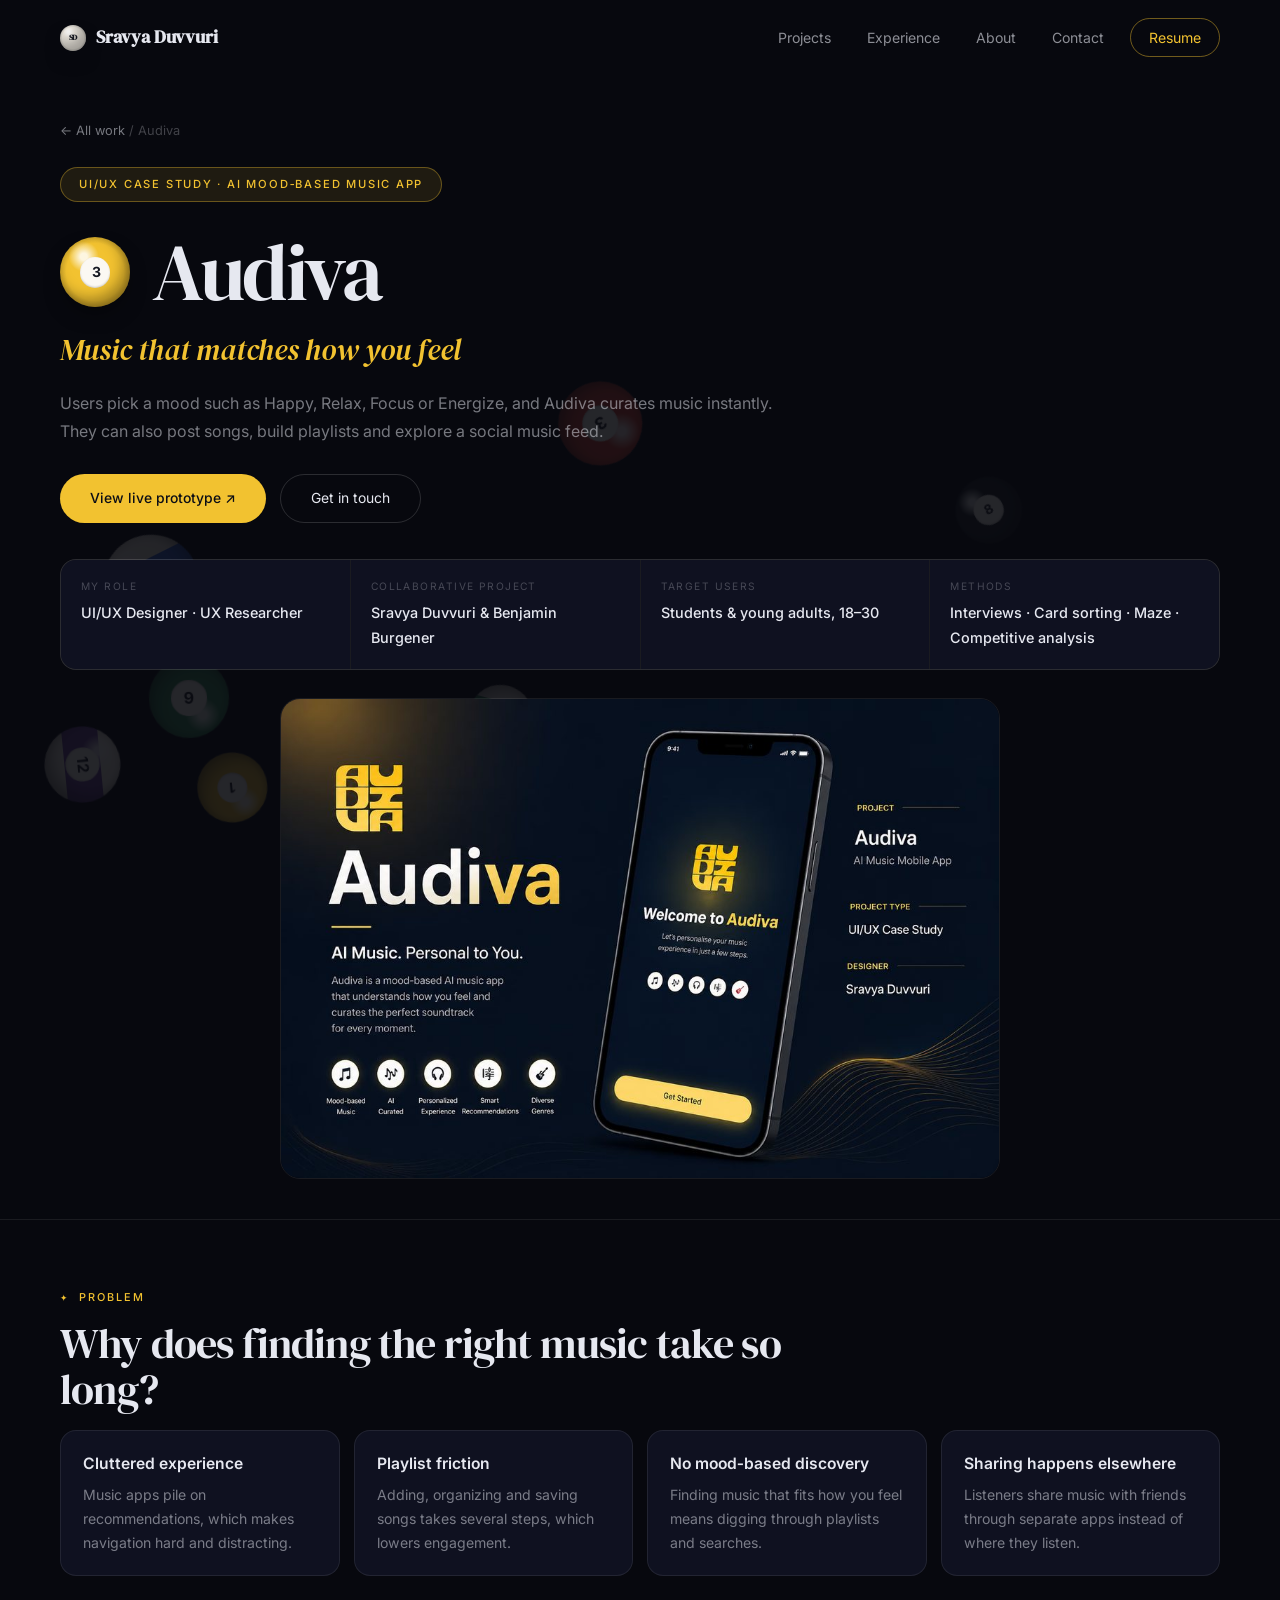
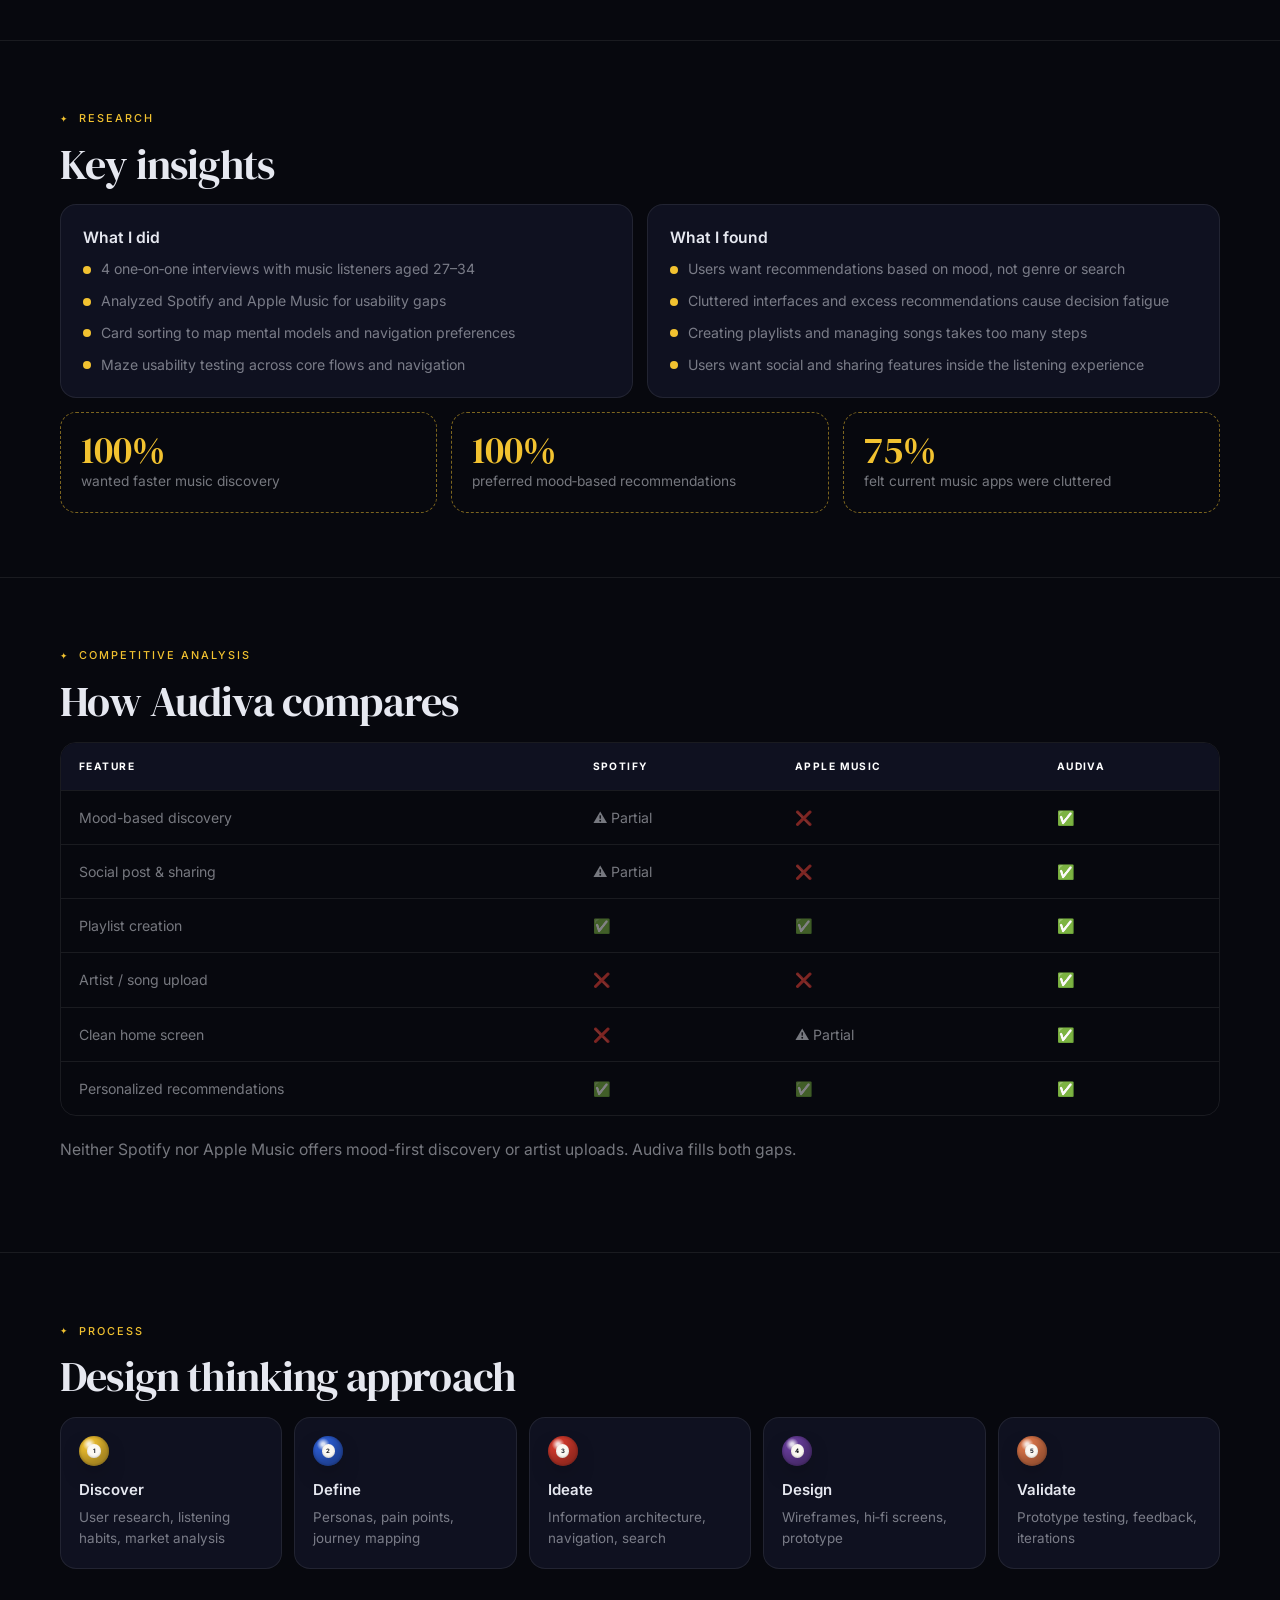
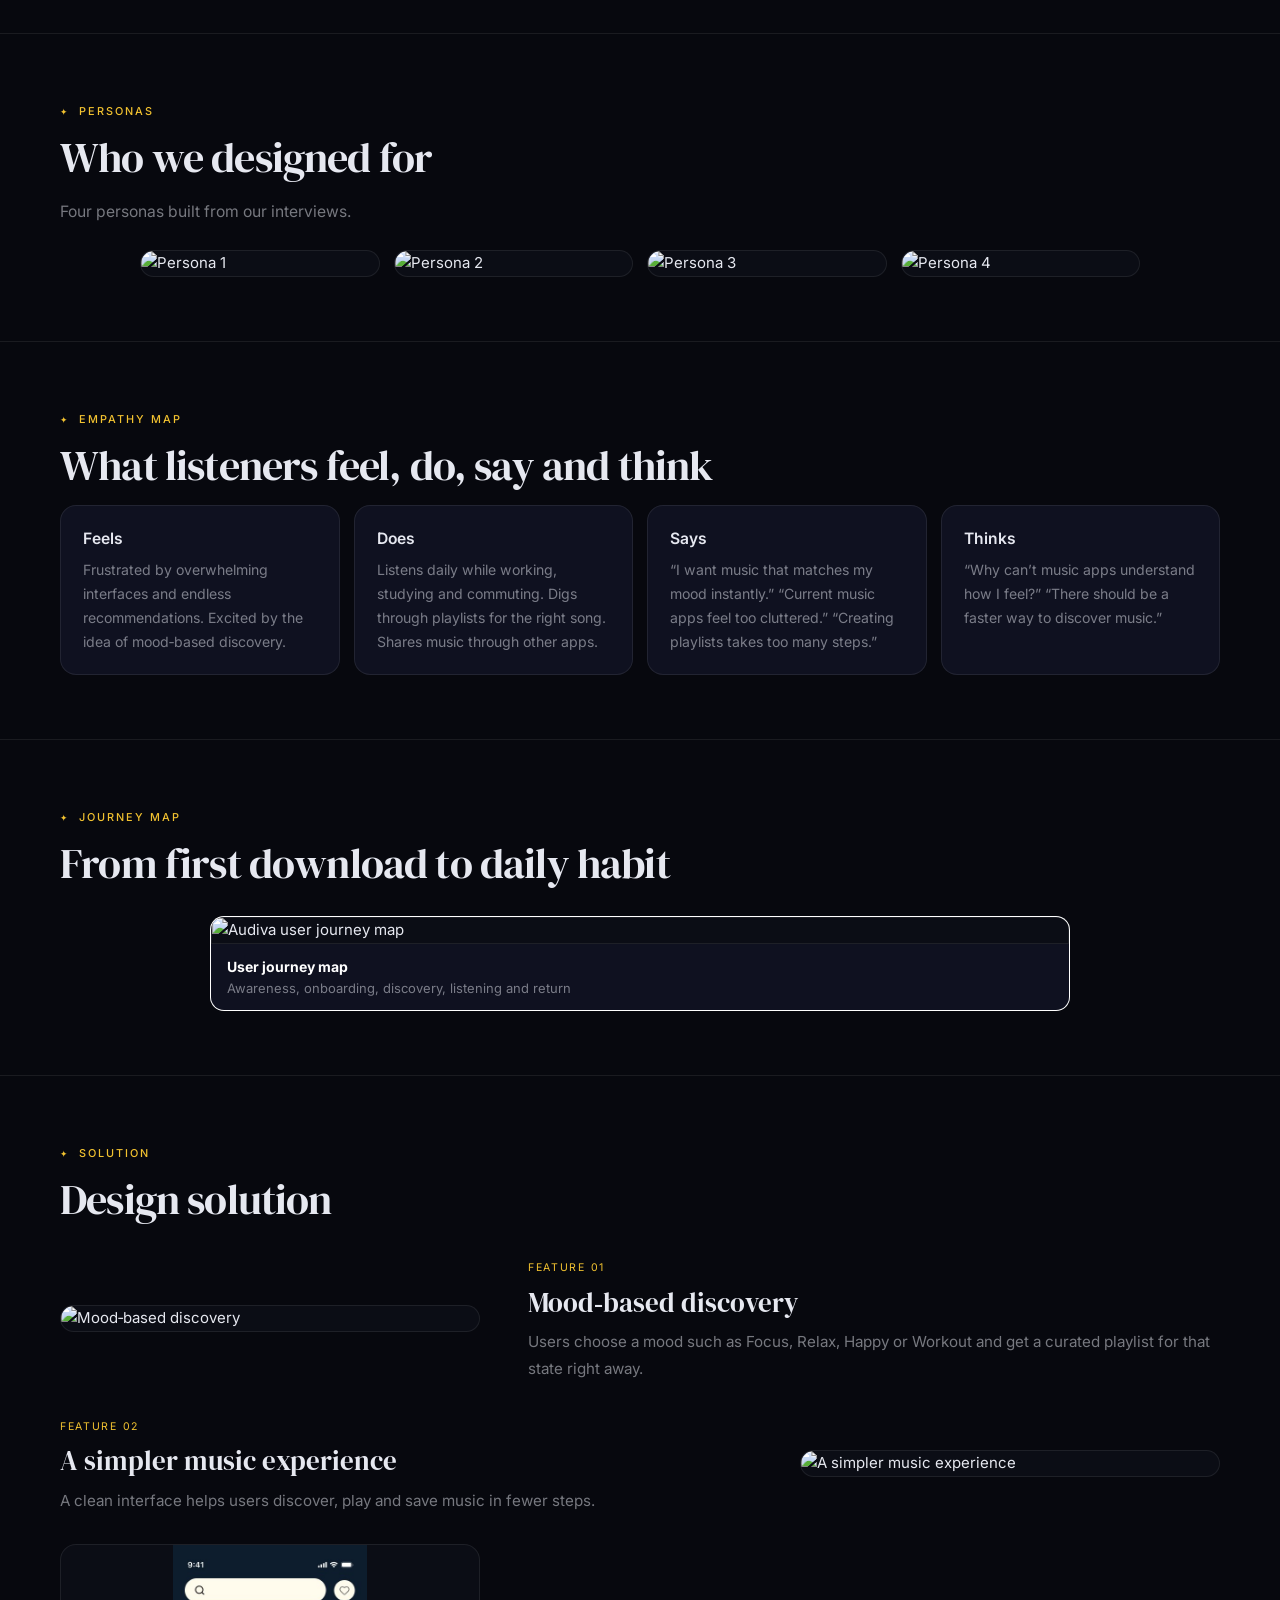
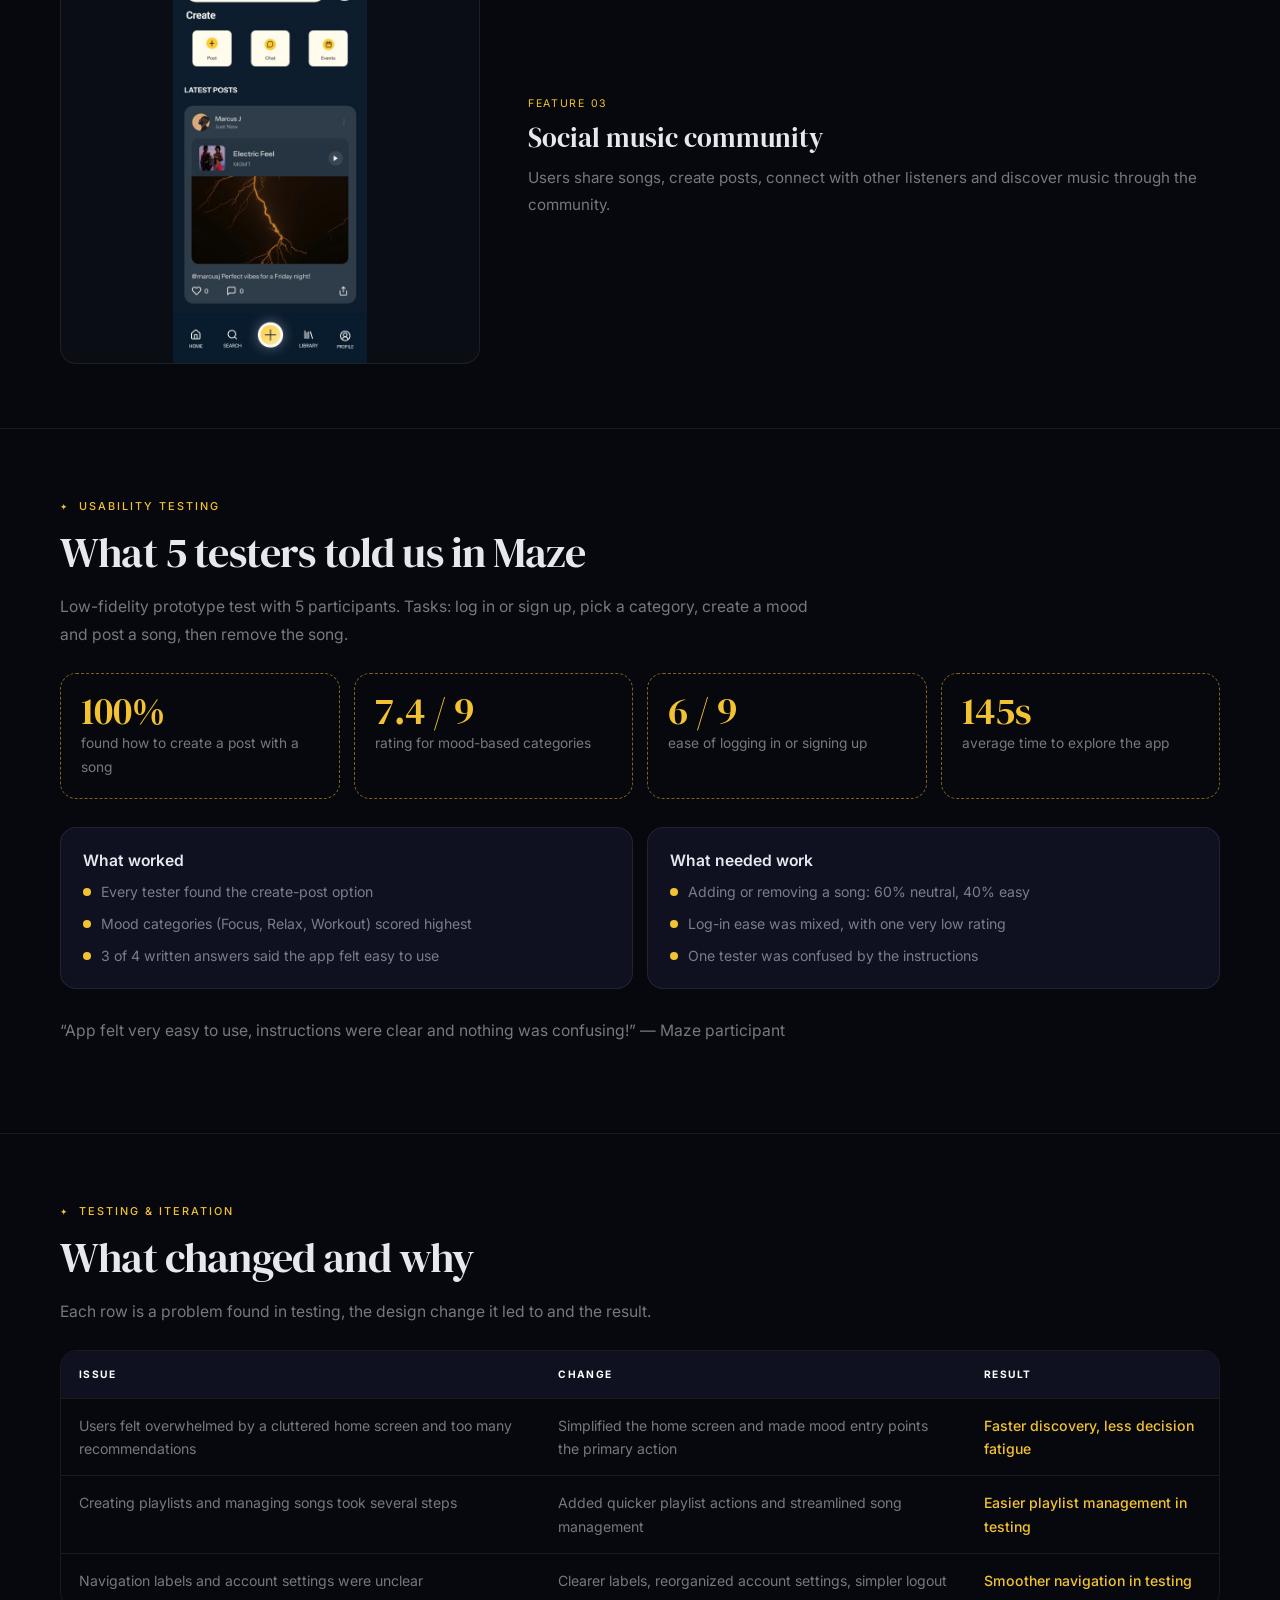
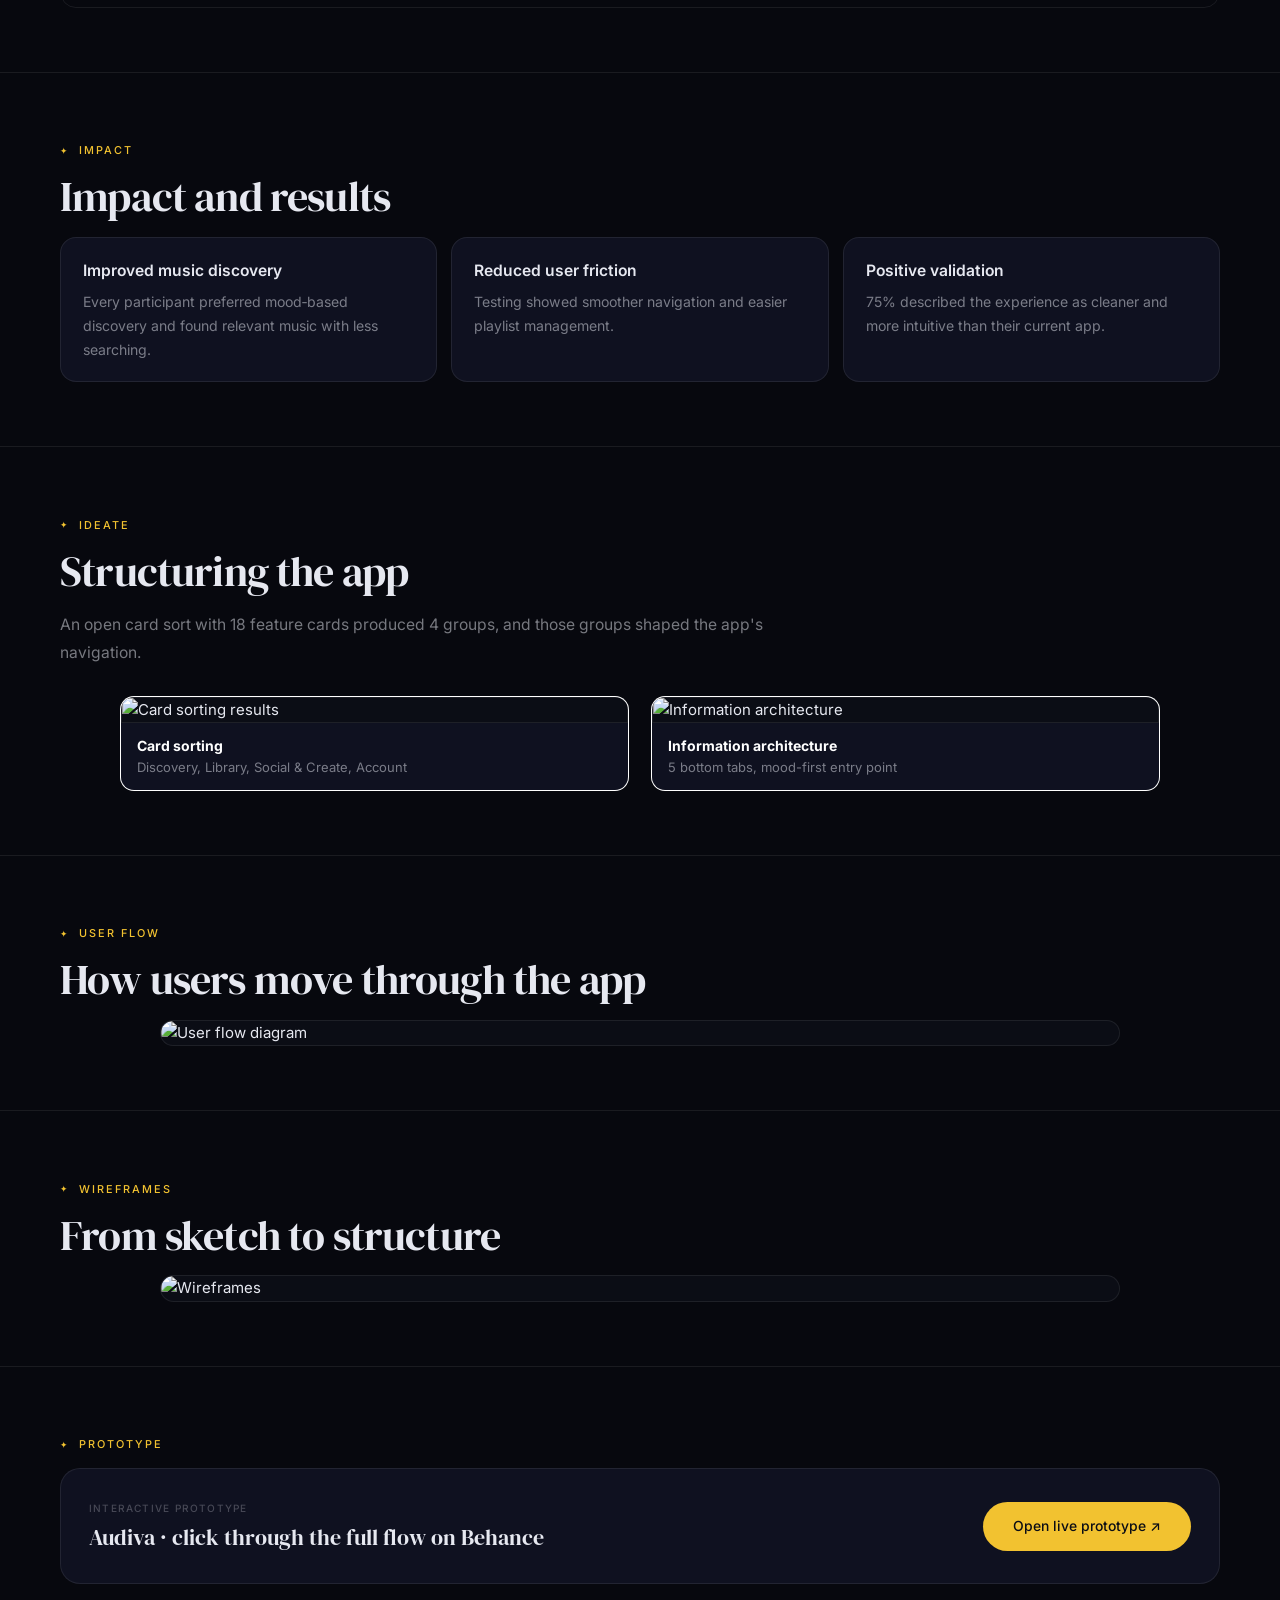
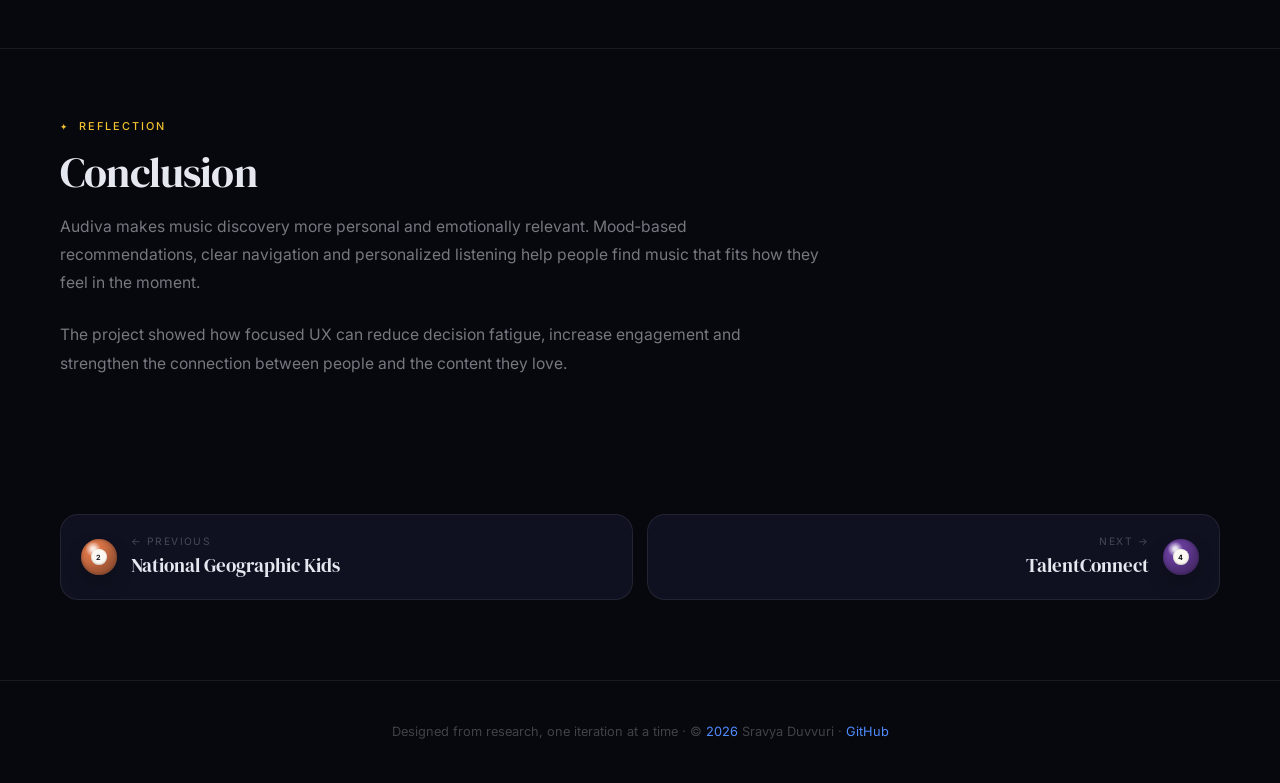
==== commit f407c6bb: "Add competitive analysis and journey map sections Added sections for competitive analysis and journe" ====
--- a/audiva.html
+++ b/audiva.html
@@ -130,6 +130,26 @@
                 </div>
             </section>
 
+           <!-- Competitive analysis -->
+            <section class="cs">
+                <div class="container">
+                    <div class="sec-eyebrow sr">Competitive analysis</div>
+                    <h2 class="cs-h sr">How Audiva compares</h2>
+                    <div class="cs-table sr">
+                        <table>
+                            <tr><th>Feature</th><th>Spotify</th><th>Apple Music</th><th>Audiva</th></tr>
+                            <tr><td>Mood-based discovery</td><td>⚠️ Partial</td><td>❌</td><td>✅</td></tr>
+                            <tr><td>Social post &amp; sharing</td><td>⚠️ Partial</td><td>❌</td><td>✅</td></tr>
+                            <tr><td>Playlist creation</td><td>✅</td><td>✅</td><td>✅</td></tr>
+                            <tr><td>Artist / song upload</td><td>❌</td><td>❌</td><td>✅</td></tr>
+                            <tr><td>Clean home screen</td><td>❌</td><td>⚠️ Partial</td><td>✅</td></tr>
+                            <tr><td>Personalized recommendations</td><td>✅</td><td>✅</td><td>✅</td></tr>
+                        </table>
+                    </div>
+                    <p class="cs-lead sr" style="margin-top:20px">Neither Spotify nor Apple Music offers mood-first discovery or artist uploads. Audiva fills both gaps.</p>
+                </div>
+            </section>
+            
             <!-- STEP 4: Process -->
             <section class="cs">
                 <div class="container">
@@ -206,6 +226,20 @@
                 </div>
             </section>
 
+            <!-- Journey map -->
+            <section class="cs">
+                <div class="container">
+                    <div class="sec-eyebrow sr">Journey map</div>
+                    <h2 class="cs-h sr">From first download to daily habit</h2>
+                    <div class="cs-figs sr" style="--cols:1">
+                        <figure>
+                            <img class="cs-img" src="img/audiva-journey.jpg" alt="Audiva user journey map">
+                            <figcaption><b>User journey map</b>Awareness, onboarding, discovery, listening and return</figcaption>
+                        </figure>
+                    </div>
+                </div>
+            </section>
+
             <!-- STEP 7: Solution -->
             <section class="cs">
                 <div class="container">
@@ -237,6 +271,7 @@
                     </div>
                 </div>
             </section>
+            
             
             <!-- STEP 7b: Usability testing (Maze) -->
             <section class="cs">
@@ -347,6 +382,25 @@
                 </div>
             </section>
 
+            <!-- Card sorting and IA -->
+            <section class="cs">
+                <div class="container">
+                    <div class="sec-eyebrow sr">Ideate</div>
+                    <h2 class="cs-h sr">Structuring the app</h2>
+                    <p class="cs-lead sr">An open card sort with 18 feature cards produced 4 groups, and those groups shaped the app's navigation.</p>
+                    <div class="cs-figs sr" style="--cols:2">
+                        <figure>
+                            <img class="cs-img" src="img/audiva-cardsort.jpg" alt="Card sorting results">
+                            <figcaption><b>Card sorting</b>Discovery, Library, Social &amp; Create, Account</figcaption>
+                        </figure>
+                        <figure>
+                            <img class="cs-img" src="img/audiva-ia.jpg" alt="Information architecture">
+                            <figcaption><b>Information architecture</b>5 bottom tabs, mood-first entry point</figcaption>
+                        </figure>
+                    </div>
+                </div>
+            </section>
+
             <!-- STEP 10: User flow -->
             <section class="cs">
                 <div class="container">
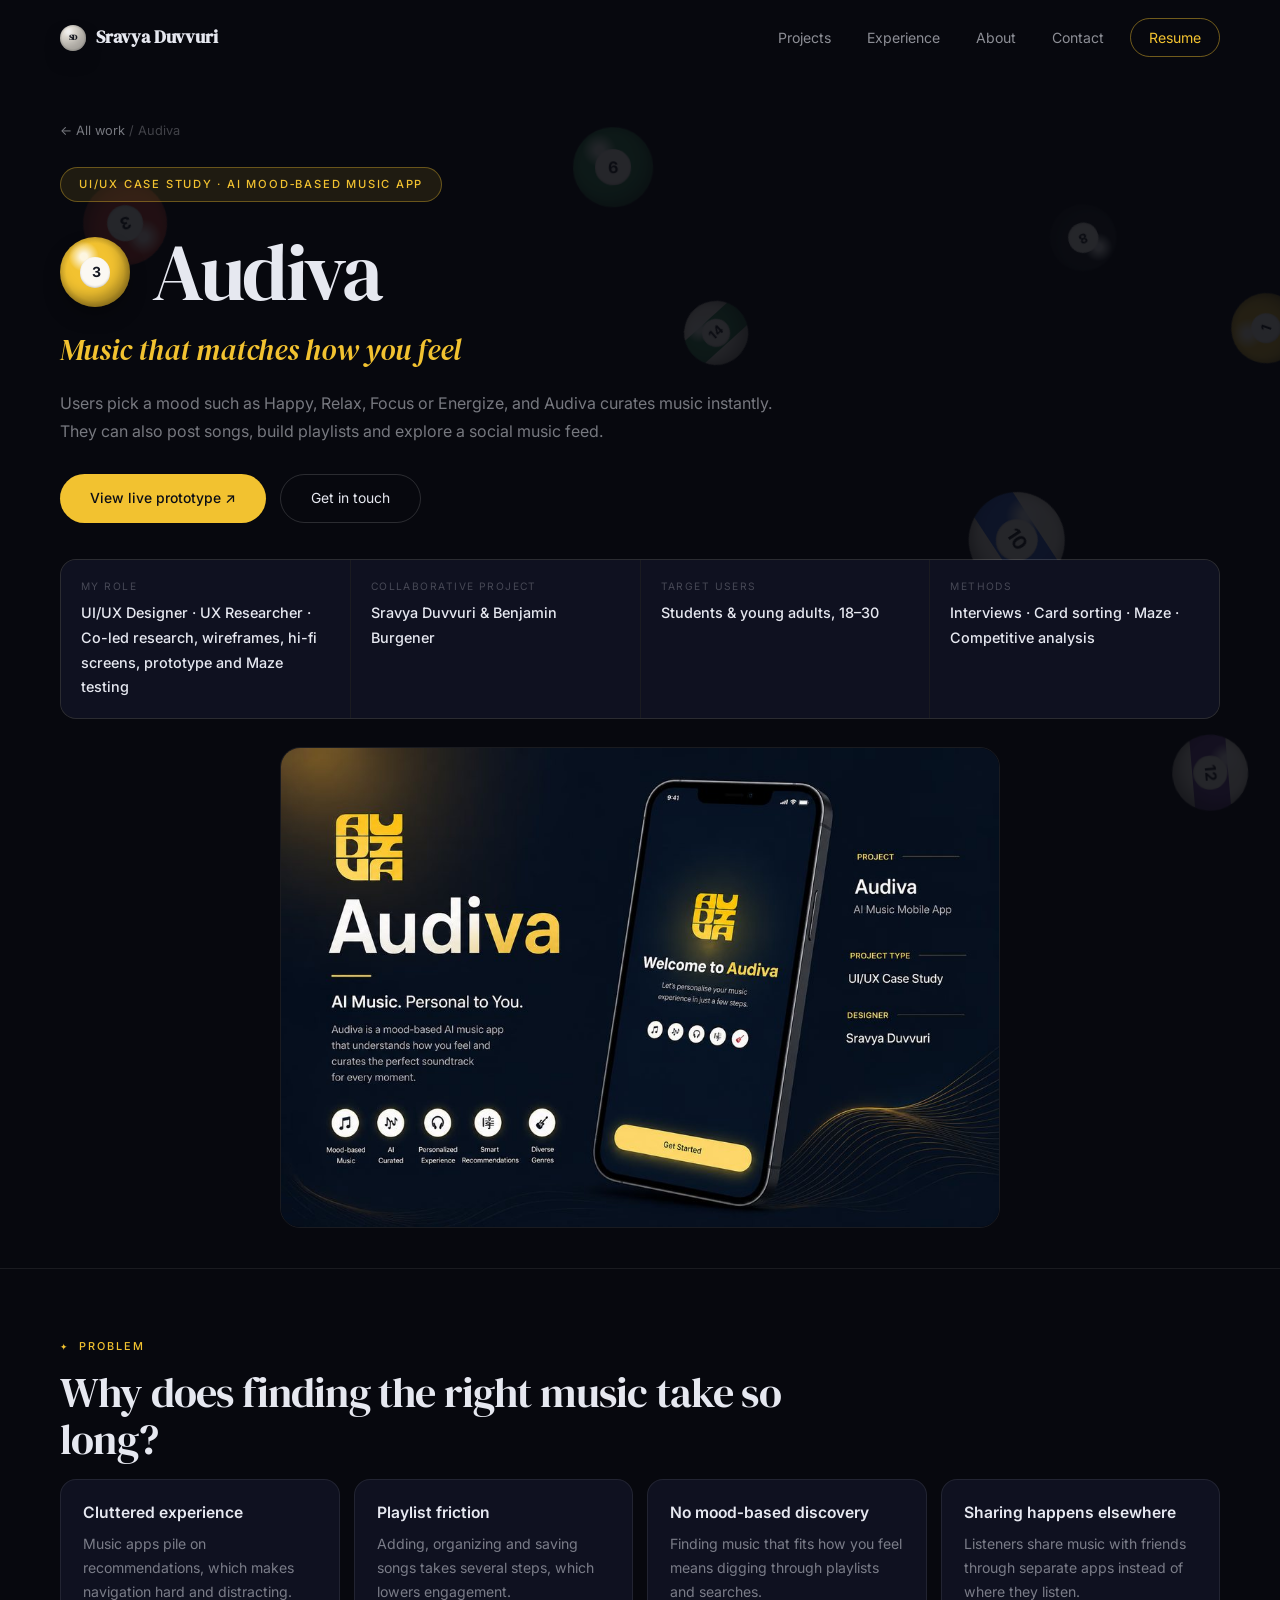
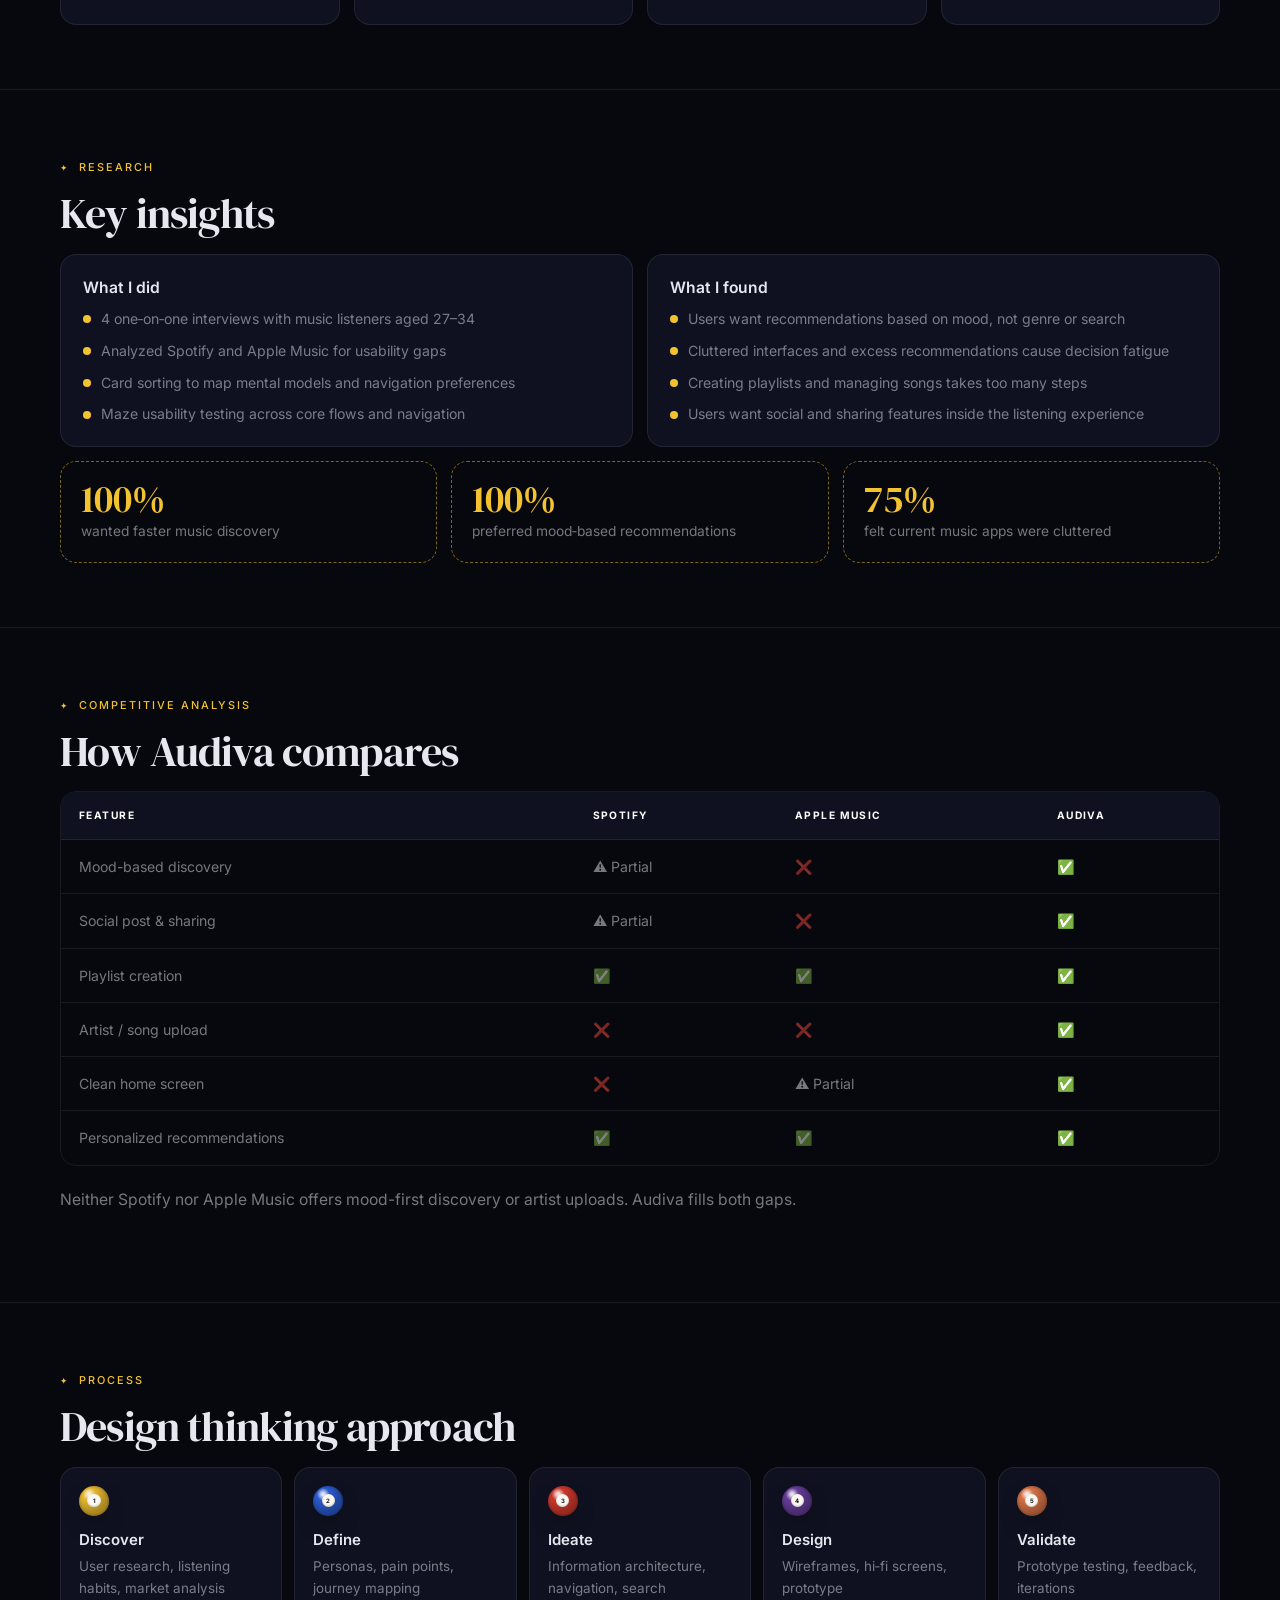
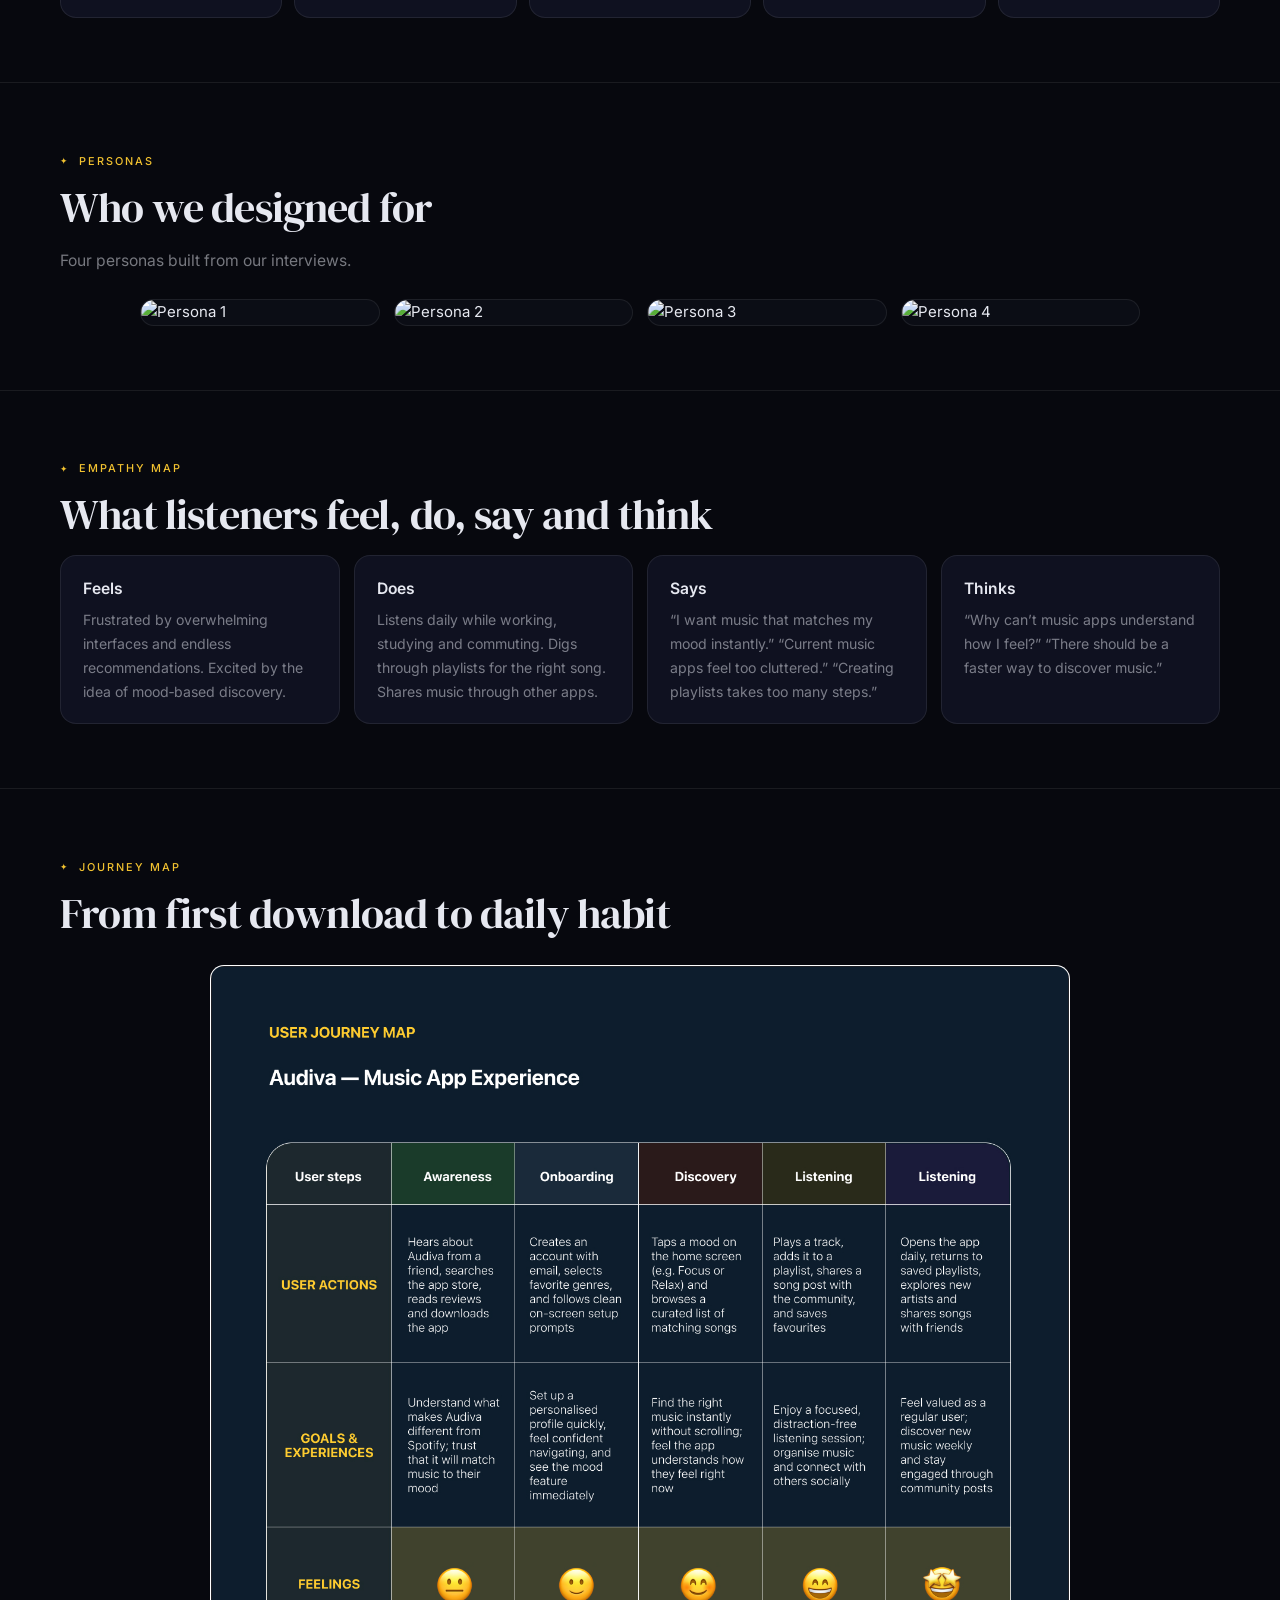
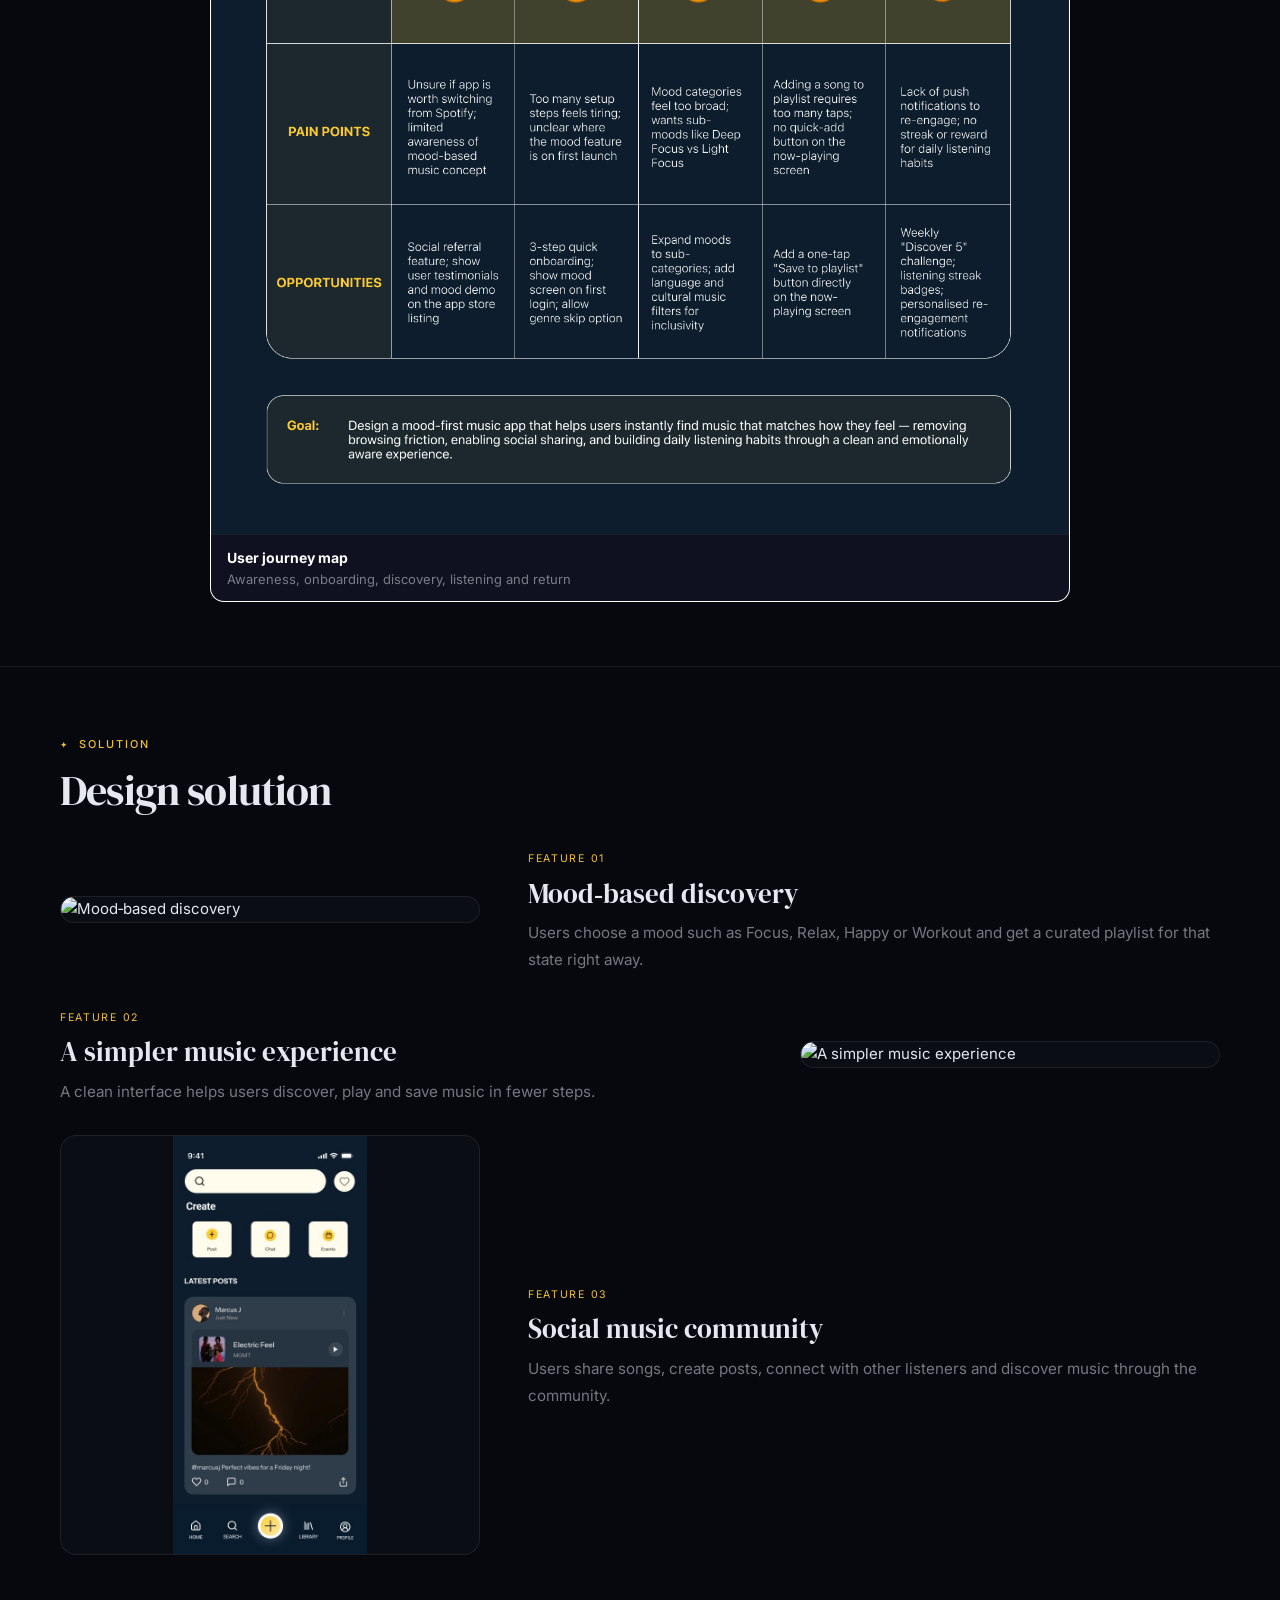
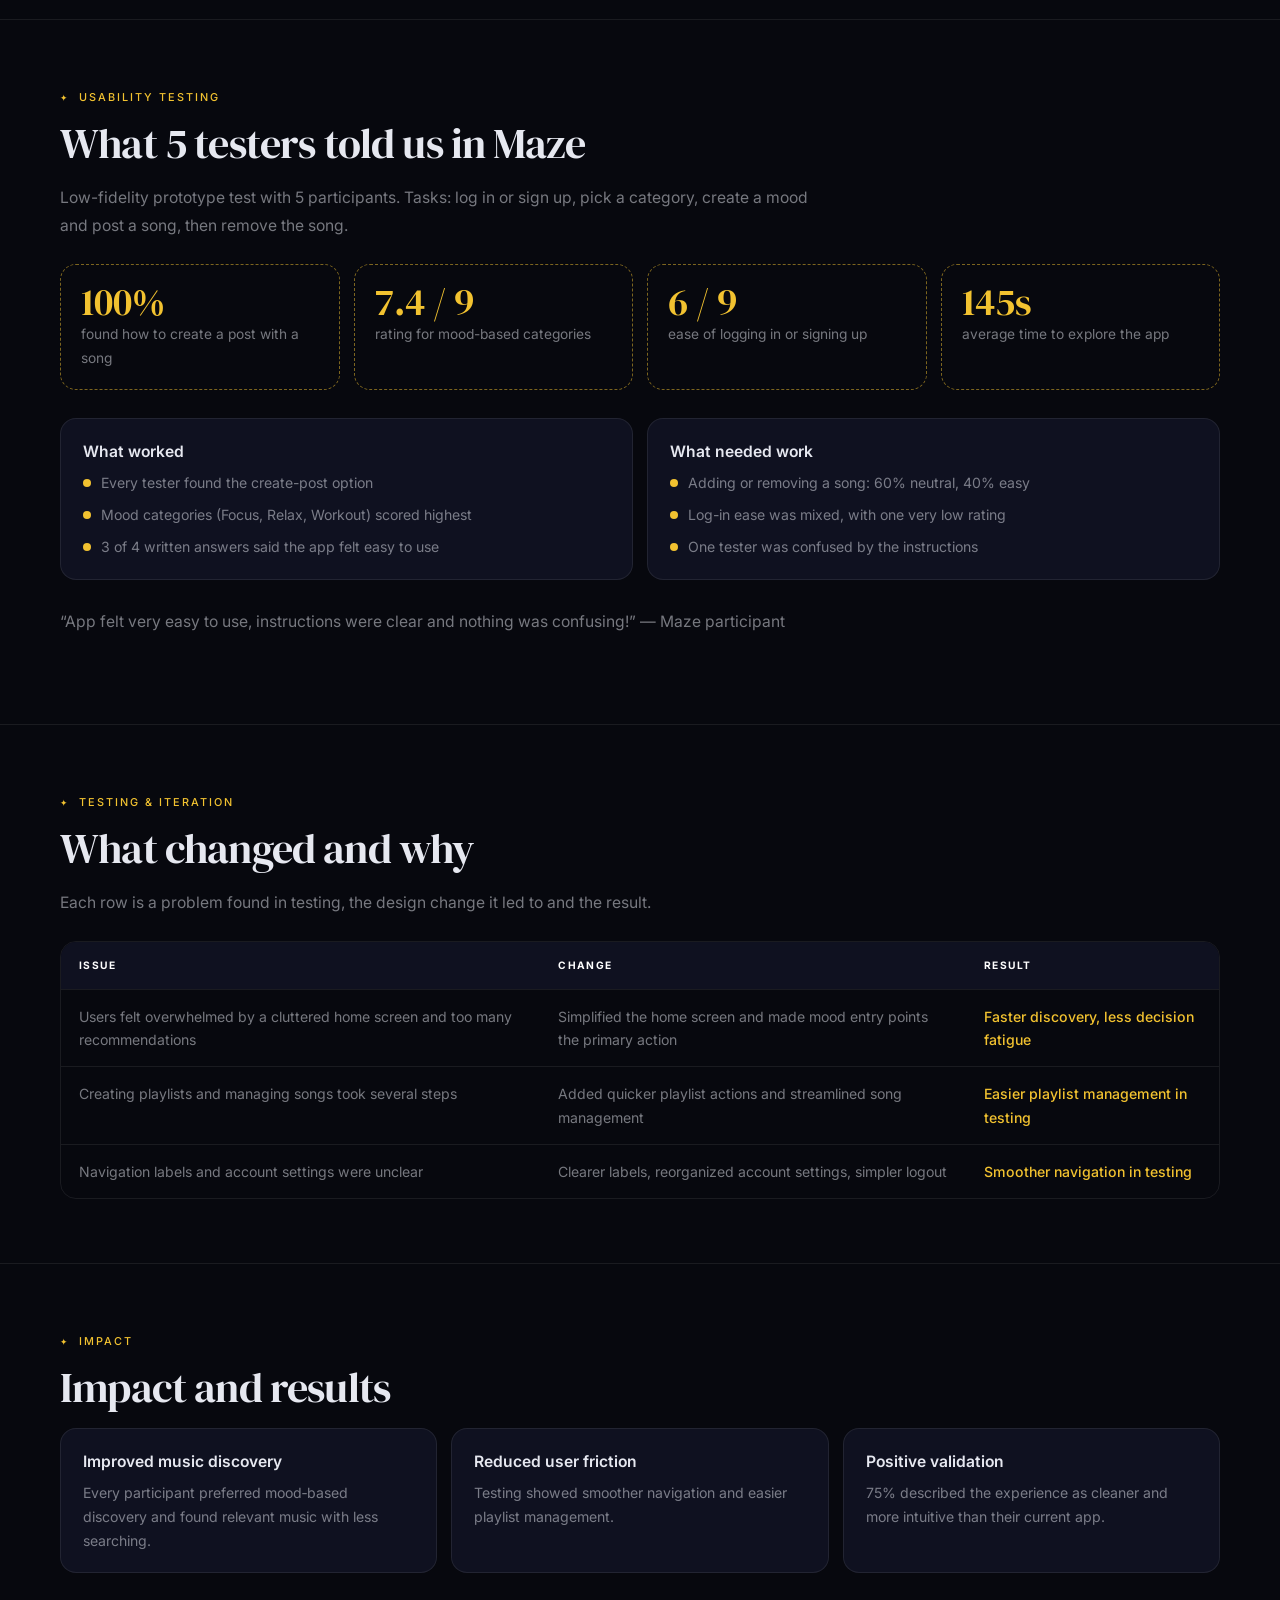
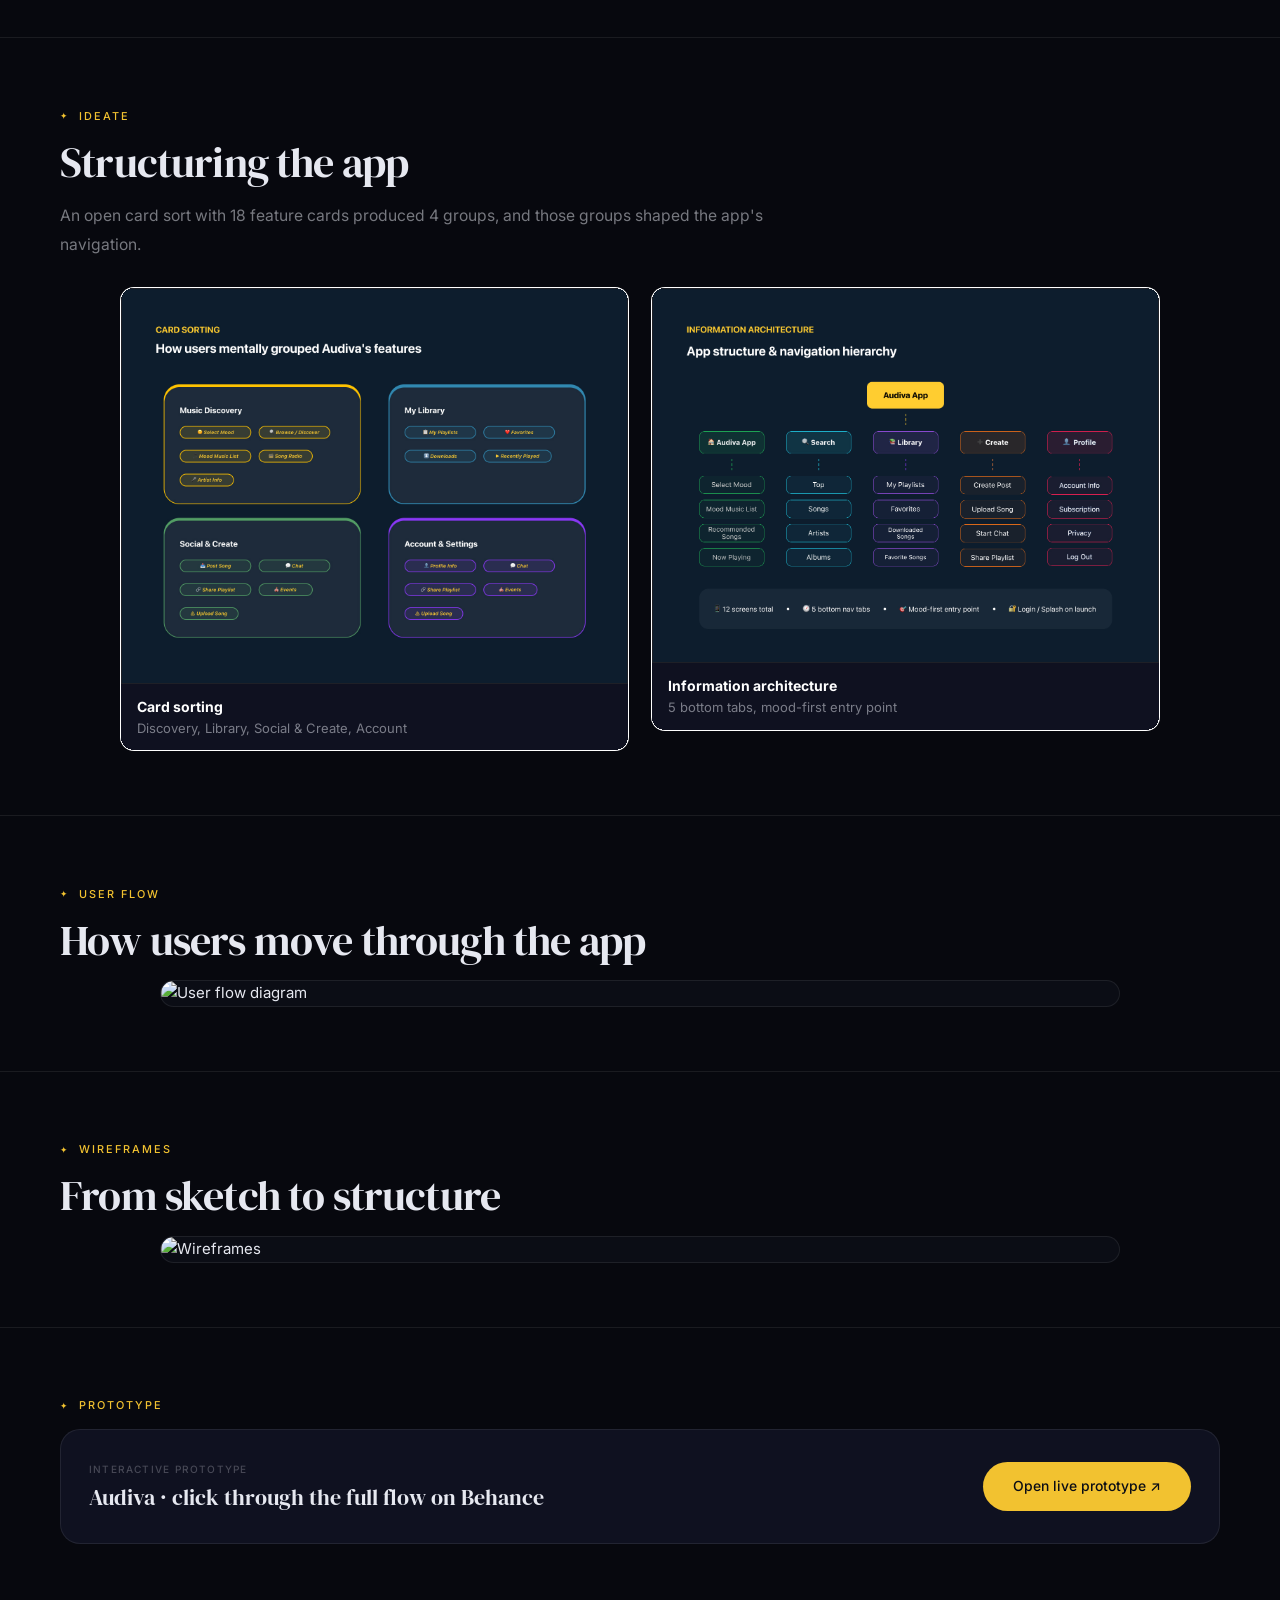
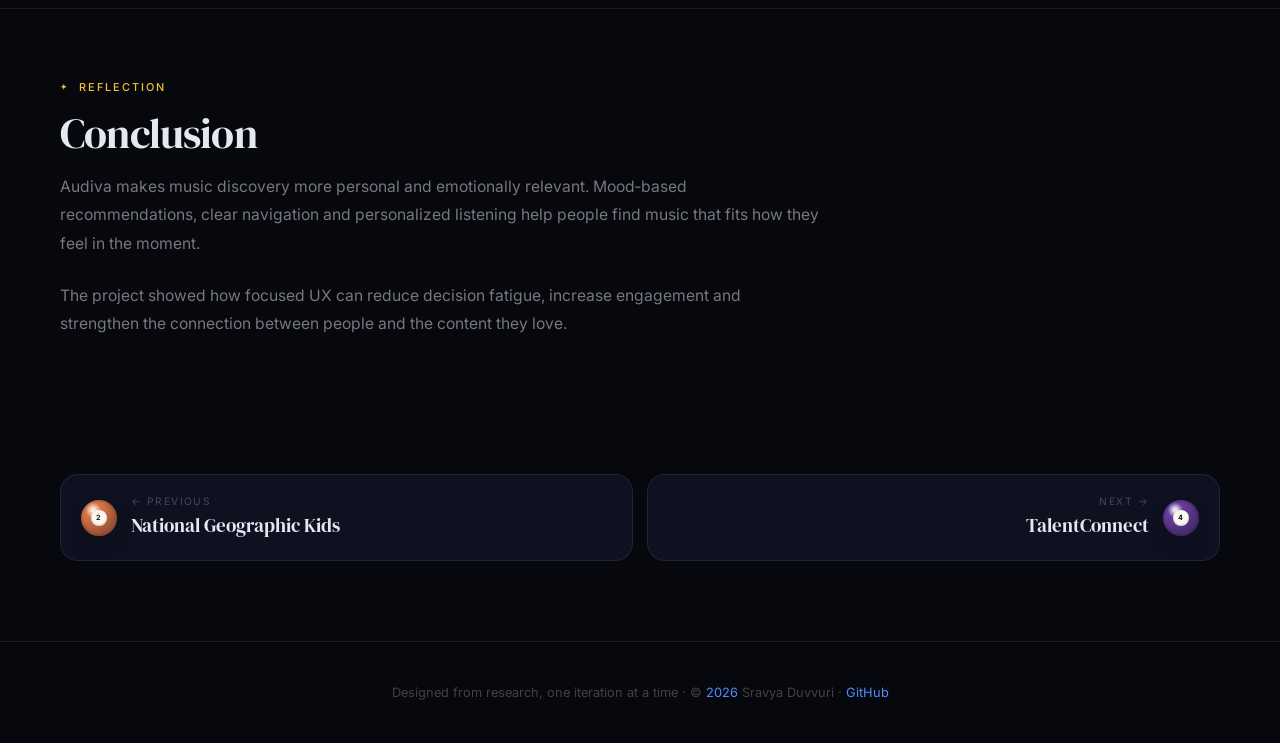
==== commit 7692862a: "Update audiva.html" ====
--- a/audiva.html
+++ b/audiva.html
@@ -41,7 +41,7 @@
                     <div class="cs-meta sr">
                         <div>
                             <span>My role</span>
-                            <b>UI/UX Designer · UX Researcher</b>
+                            <b><b>UI/UX Designer · UX Researcher · Co-led research, wireframes, hi-fi screens, prototype and Maze testing</b></b>
                         </div>
                         <div>
                             <span>Collaborative project</span>
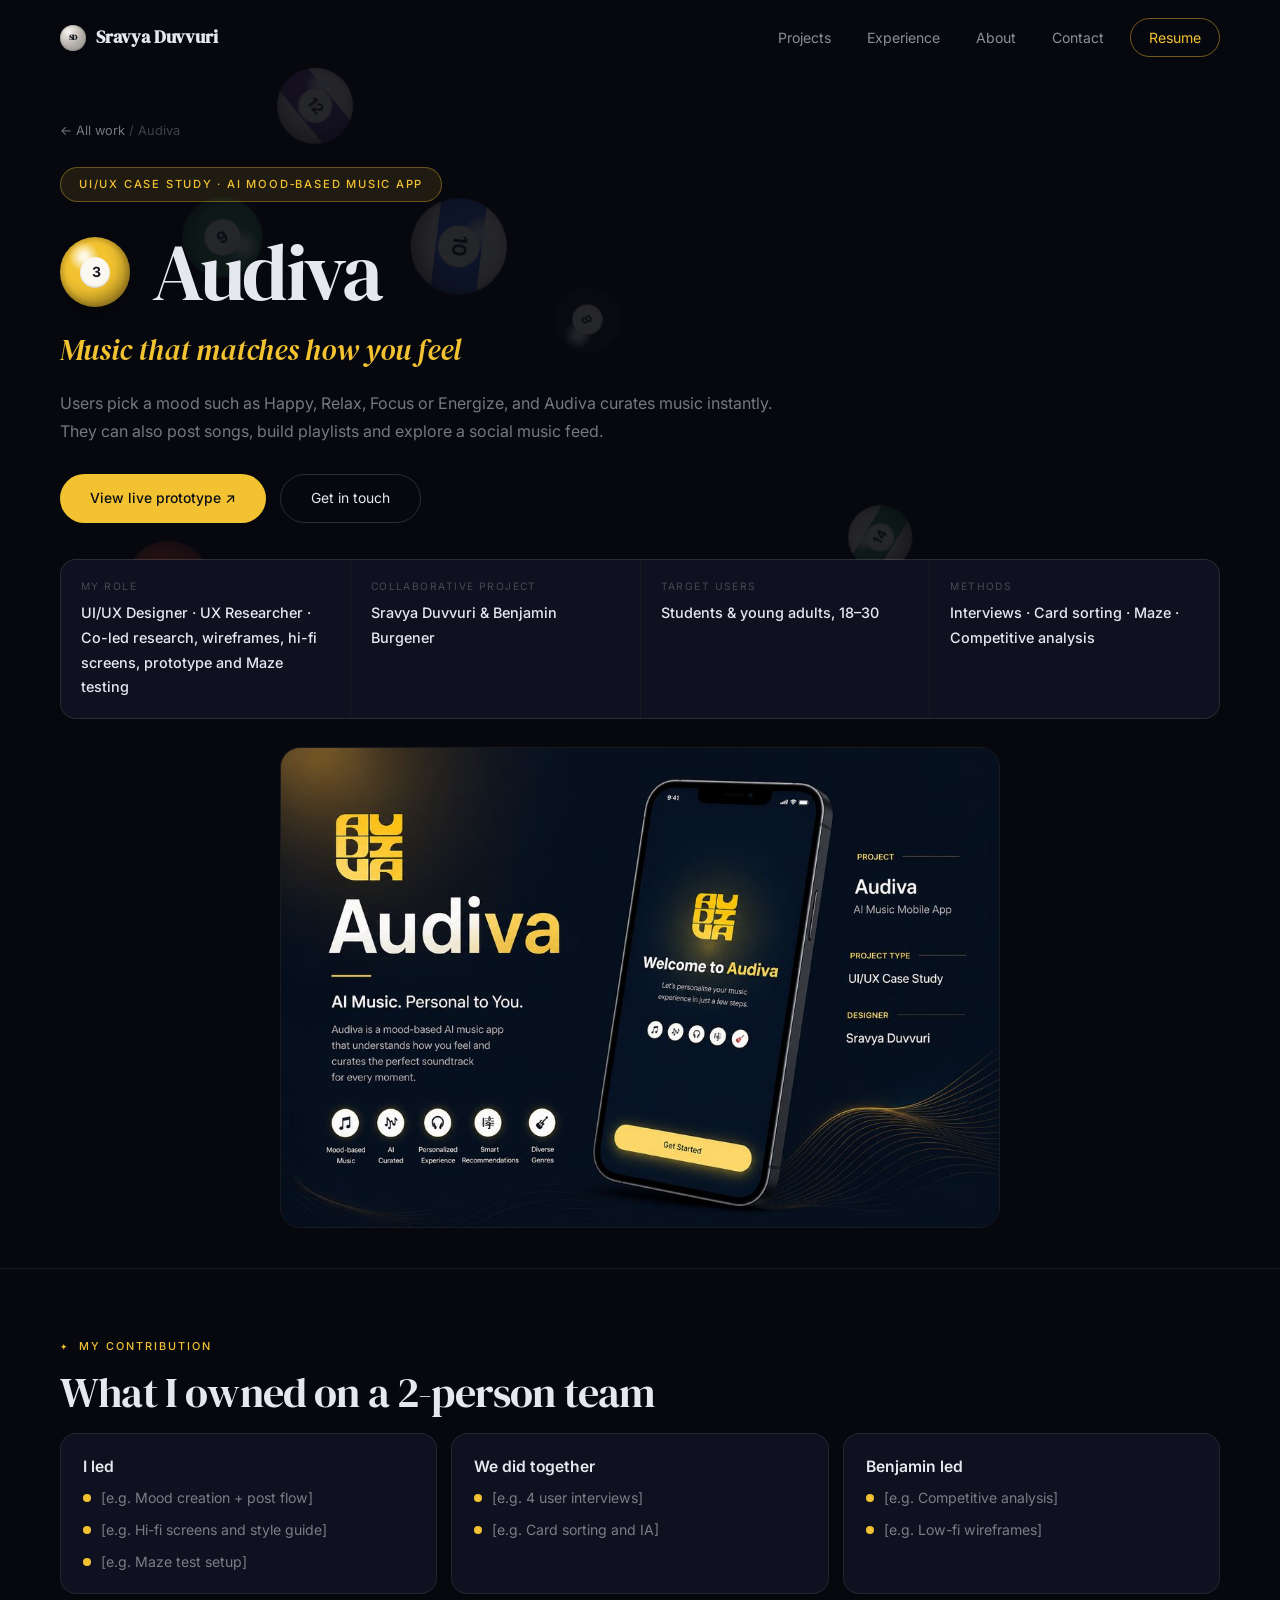
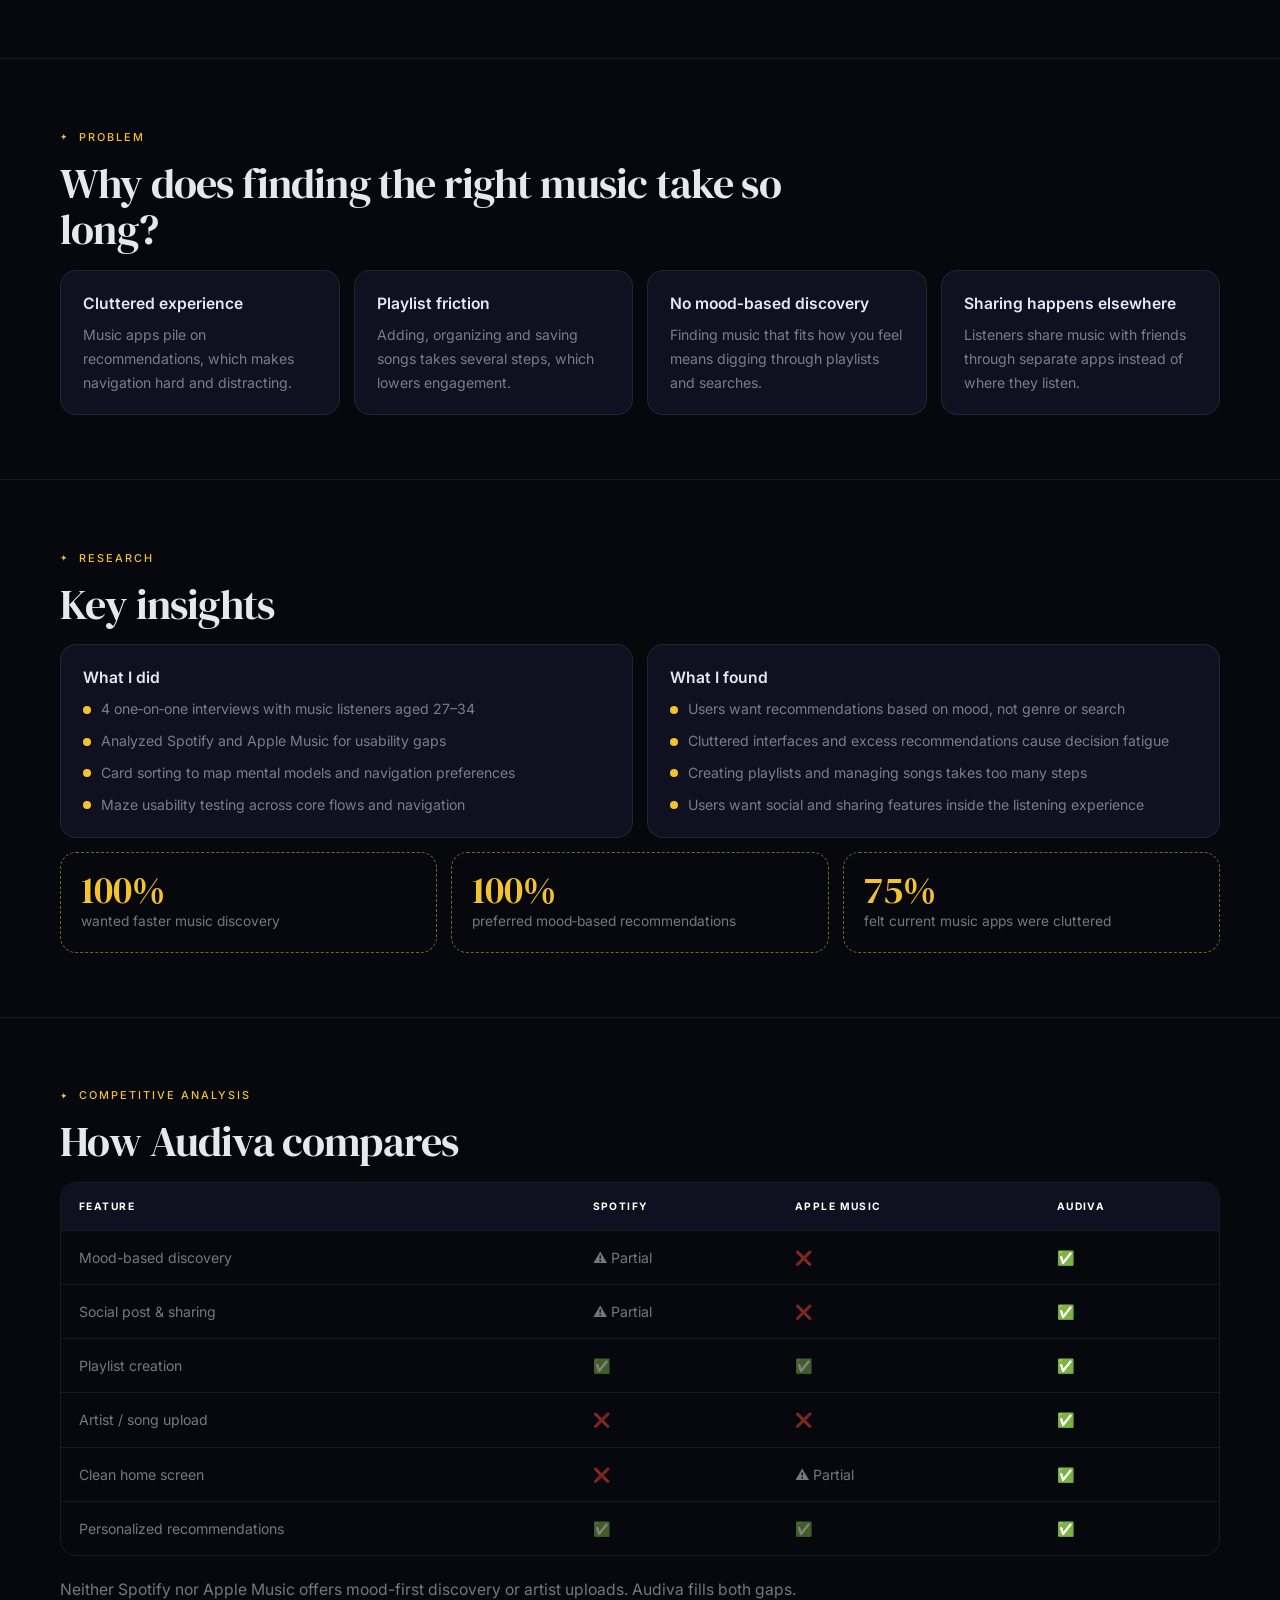
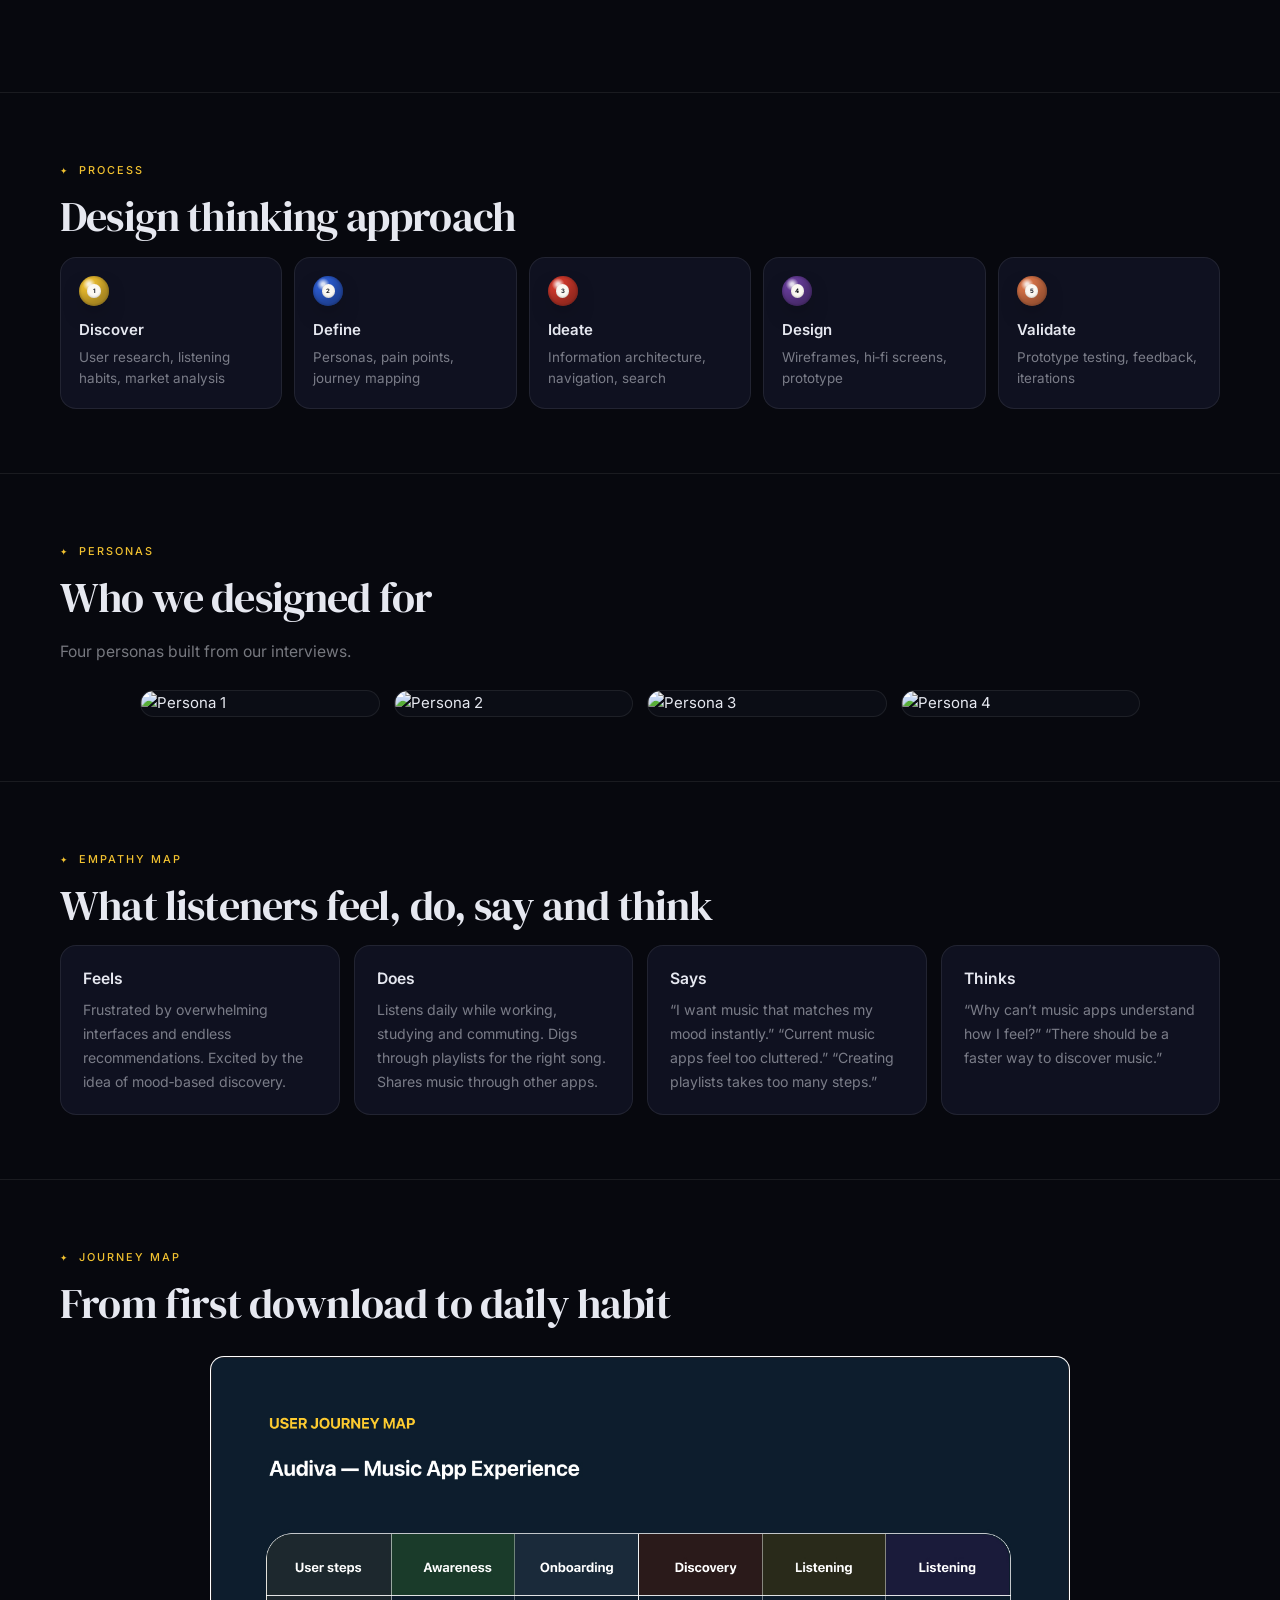
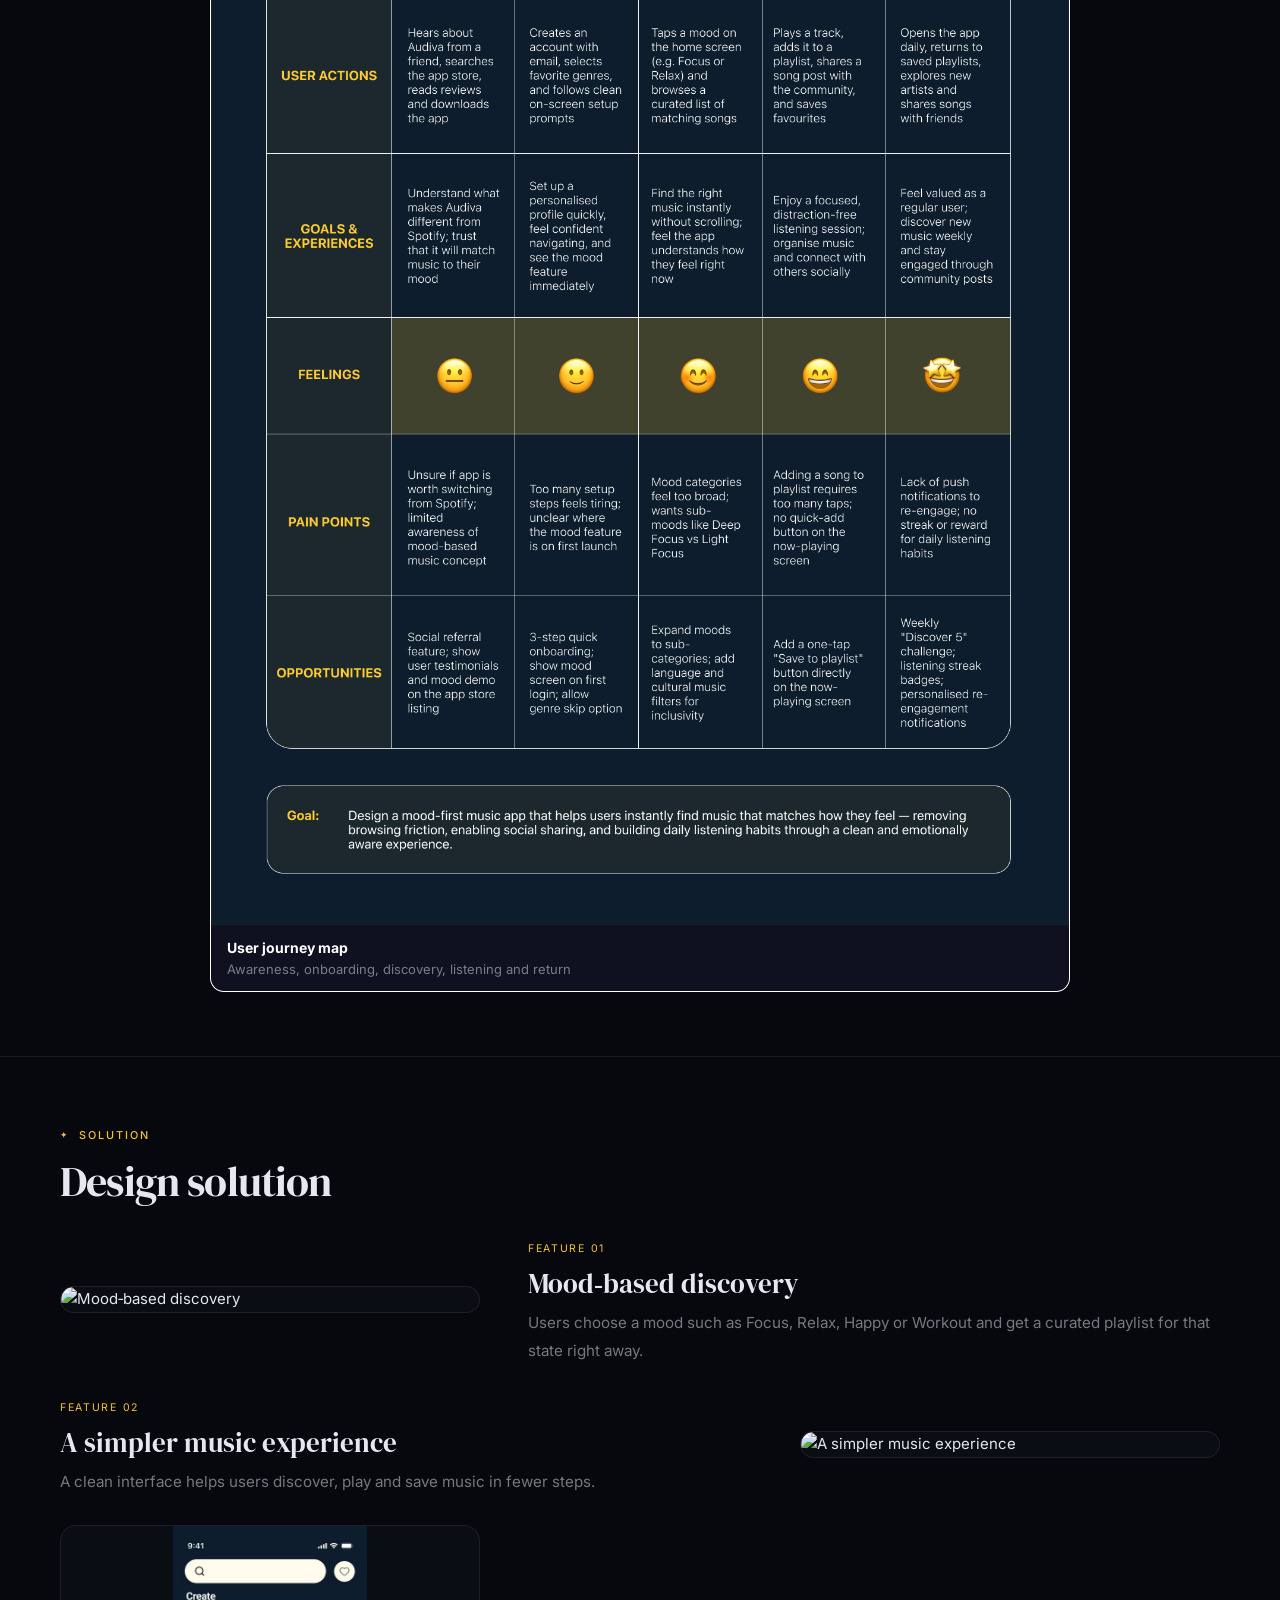
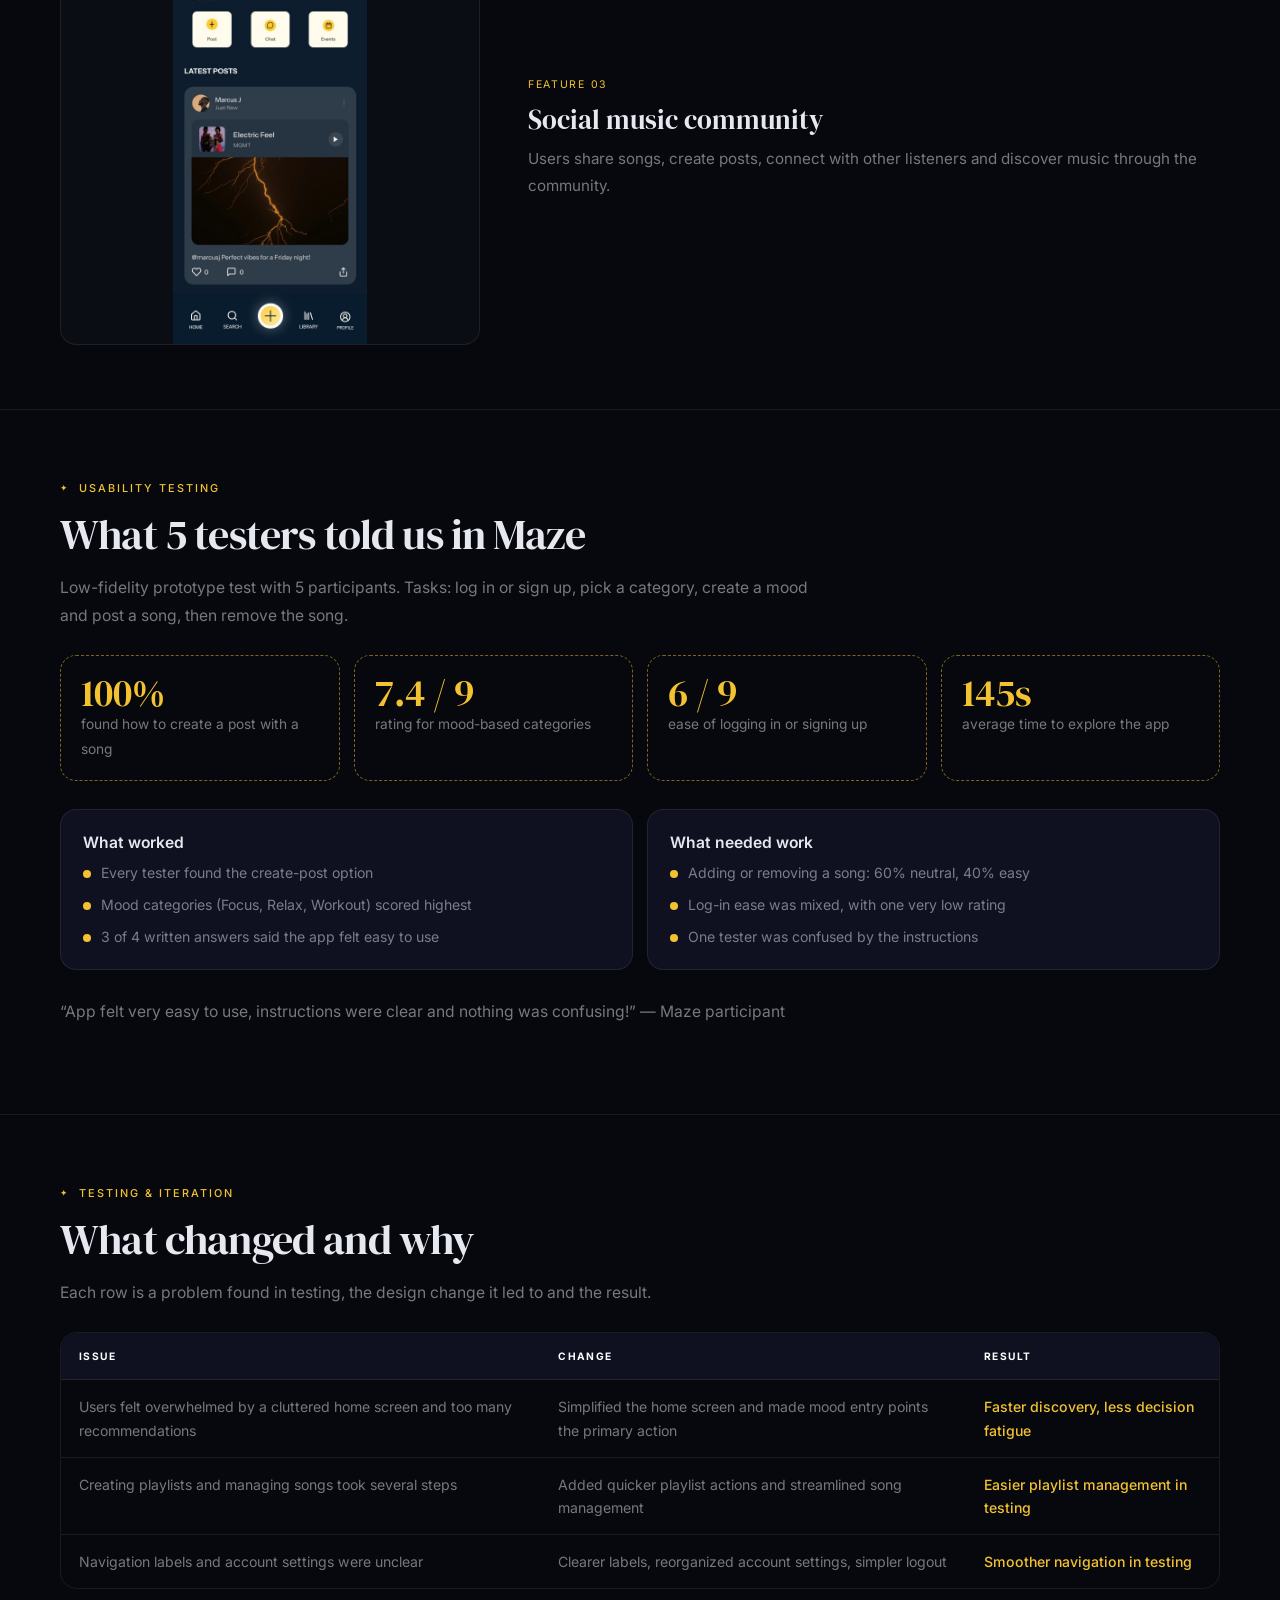
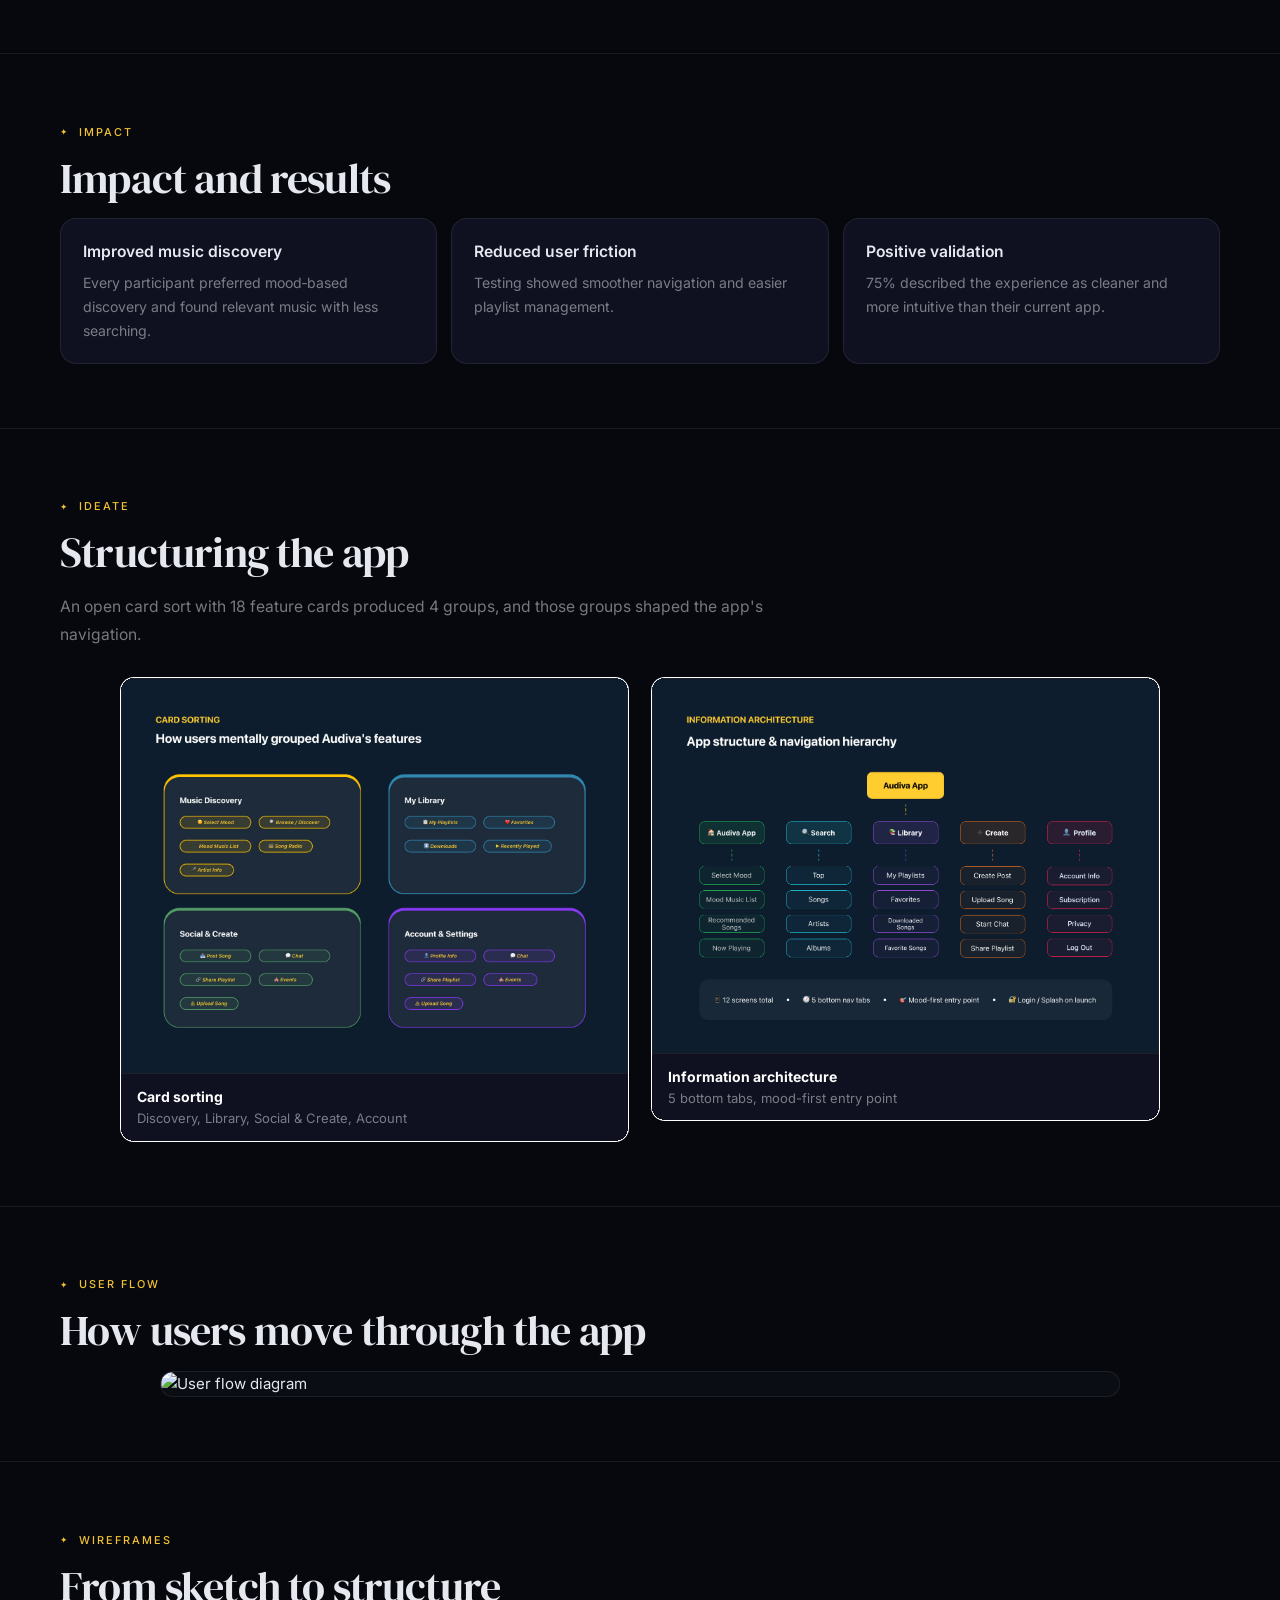
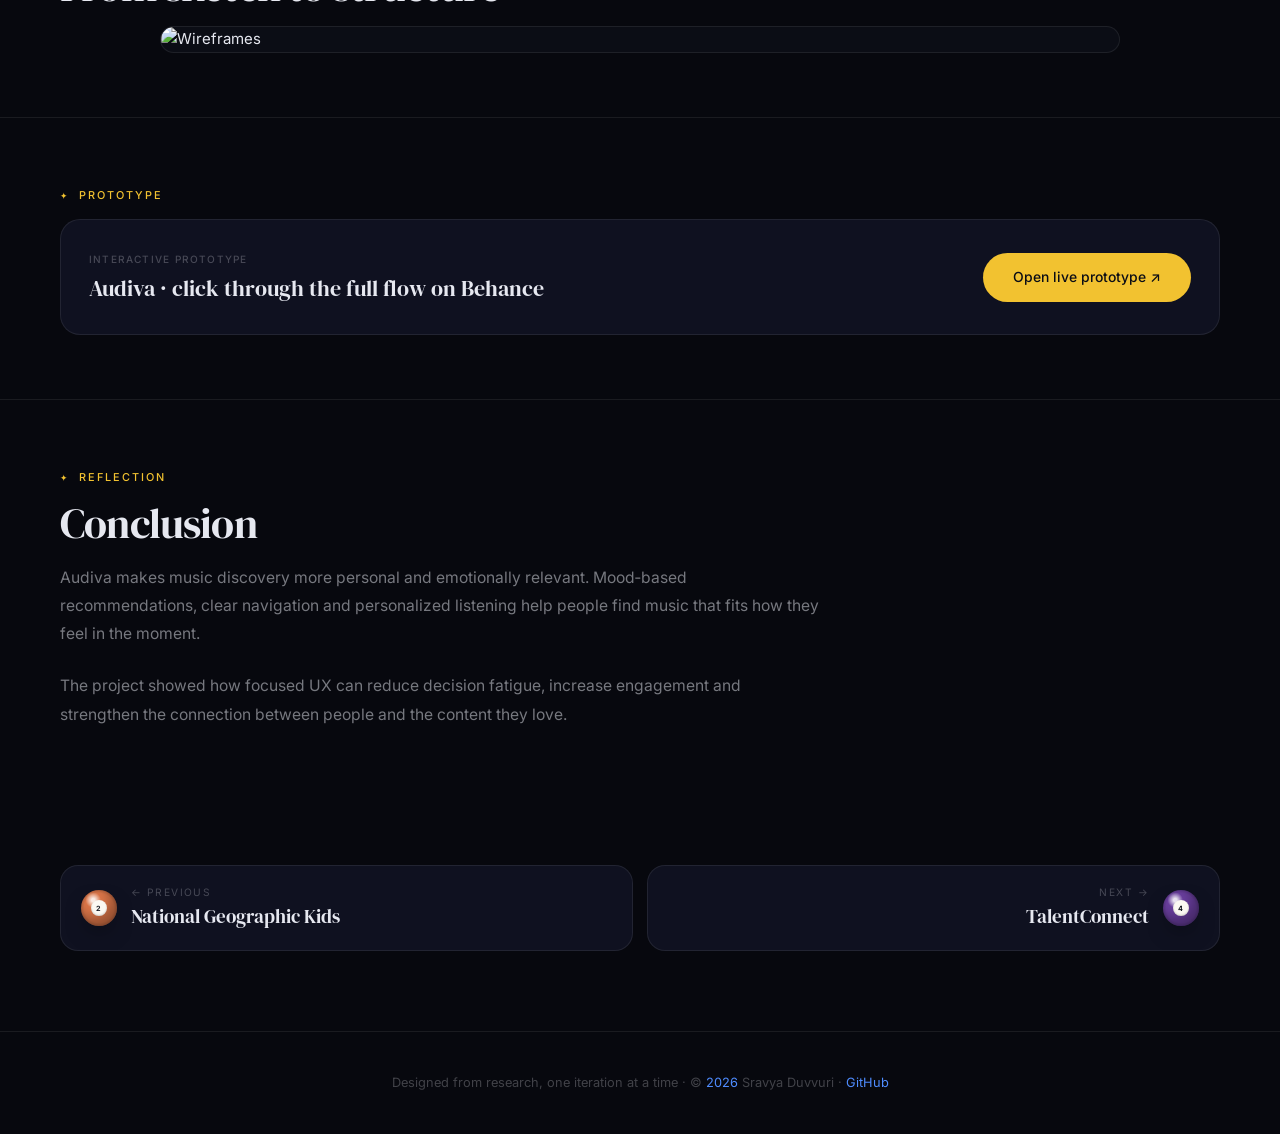
==== commit 601fc9c6: "Add contribution section to audiva.html" ====
--- a/audiva.html
+++ b/audiva.html
@@ -62,6 +62,38 @@
                 </div>
             </section>
 
+             <!-- My contribution -->
+            <section class="cs">
+                <div class="container">
+                    <div class="sec-eyebrow sr">My contribution</div>
+                    <h2 class="cs-h sr">What I owned on a 2-person team</h2>
+                    <div class="cs-grid3 sr">
+                        <div class="cs-box">
+                            <b>I led</b>
+                            <ul>
+                                <li>[e.g. Mood creation + post flow]</li>
+                                <li>[e.g. Hi-fi screens and style guide]</li>
+                                <li>[e.g. Maze test setup]</li>
+                            </ul>
+                        </div>
+                        <div class="cs-box">
+                            <b>We did together</b>
+                            <ul>
+                                <li>[e.g. 4 user interviews]</li>
+                                <li>[e.g. Card sorting and IA]</li>
+                            </ul>
+                        </div>
+                        <div class="cs-box">
+                            <b>Benjamin led</b>
+                            <ul>
+                                <li>[e.g. Competitive analysis]</li>
+                                <li>[e.g. Low-fi wireframes]</li>
+                            </ul>
+                        </div>
+                    </div>
+                </div>
+            </section>
+            
             <!-- STEP 2: Problem -->
             <section class="cs">
                 <div class="container">
--- a/styles.css
+++ b/styles.css
@@ -1242,6 +1242,7 @@
 /* wireframe loop: the PNGs carry their own phone shadow, so no frame around them */
 .cs-marquee.wf .cs-img{background:none;border:0;border-radius:0;box-shadow:none;height:480px}
 @media(max-width:600px){.cs-marquee.wf .cs-img{height:360px}}
+
 /* ---------- City Farmers Nursery (brand case page) ---------- */
 .cfn-sub{font-family:'DM Serif Display',serif;font-weight:400;font-size:1.35rem;margin:34px 0 4px}
 .cfn-personas{display:grid;grid-template-columns:repeat(3,minmax(0,1fr));gap:18px;margin-top:26px}
@@ -1286,3 +1287,46 @@
 @media(max-width:900px){.cfn-personas,.cfn-apps{grid-template-columns:1fr}.cfn-swatches{grid-template-columns:repeat(2,minmax(0,1fr))}.cfn-type{grid-template-columns:1fr}.cfn-group.wide .cfn-tiles{grid-template-columns:repeat(2,minmax(0,1fr))}}
 @media(max-width:520px){.cfn-tiles{grid-template-columns:repeat(2,minmax(0,1fr))}.cfn-tiles .cs-img{height:170px}.cfn-type-list{grid-template-columns:1fr}}
 .cfn-group.fleet .cfn-tiles{grid-template-columns:repeat(2,minmax(0,1fr))}.cfn-group.fleet .cs-img{height:260px}
+
+/* ---------- City Farmers Nursery · research sections (NEW) ---------- */
+.cfn-quotes{display:grid;grid-template-columns:repeat(2,minmax(0,1fr));gap:14px;margin-top:14px}
+.cfn-quotes blockquote{margin:0;padding:20px 22px;border-radius:16px;background:rgba(144,179,87,.1);border-left:3px solid var(--c);color:#e9f0dd;font-family:'DM Serif Display',serif;font-style:italic;font-size:1.2rem;line-height:1.45}
+.cfn-quotes cite{display:block;margin-top:10px;font:500 .78rem Inter,sans-serif;font-style:normal;color:var(--muted);letter-spacing:.04em}
+.cfn-practices{list-style:none;counter-reset:p;display:grid;grid-template-columns:repeat(4,minmax(0,1fr));gap:12px;margin:0;padding:0}
+.cfn-practices li{counter-increment:p;background:var(--card);border:1px solid var(--border);border-radius:14px;padding:16px 18px;display:flex;flex-direction:column;gap:4px}
+.cfn-practices li::before{content:counter(p,decimal-leading-zero);font:600 .7rem Inter,sans-serif;letter-spacing:.14em;color:var(--c)}
+.cfn-practices b{font-weight:600;font-size:.95rem}
+.cfn-practices span{color:var(--muted);font-size:.84rem;line-height:1.6}
+.cfn-story{display:grid;grid-template-columns:repeat(3,minmax(0,1fr));gap:12px}
+.cfn-story>div{background:var(--card);border:1px solid var(--border);border-radius:16px;padding:18px;display:flex;flex-direction:column;gap:6px}
+.cfn-story .ball{--s:30px;margin-bottom:6px}
+.cfn-story b{font-weight:600;font-size:.98rem}
+.cfn-story p{color:var(--muted);font-size:.88rem;line-height:1.7}
+.cfn-story q{margin-top:auto;color:var(--c);font-family:'DM Serif Display',serif;font-style:italic;font-size:1.05rem}
+.cfn-journey{margin-top:22px;overflow-x:auto;border:1px solid var(--border);border-radius:16px;background:var(--card)}
+.cfn-jgrid{display:grid;grid-template-columns:128px repeat(6,minmax(130px,1fr));min-width:920px}
+.cfn-jgrid>*{padding:12px 14px;border-bottom:1px solid var(--border);margin:0}
+.cfn-jgrid>p{color:var(--muted);font-size:.82rem;line-height:1.55;border-left:1px solid var(--border)}
+.cfn-jgrid>p.op{color:var(--c)}
+.cfn-jl{font:600 .64rem Inter,sans-serif;letter-spacing:.14em;text-transform:uppercase;color:var(--muted2);align-self:stretch}
+.cfn-jh{font-weight:600;font-size:.88rem;border-left:1px solid var(--border)}
+.cfn-jgrid>:nth-last-child(-n+7){border-bottom:0}
+.cfn-curve{grid-column:span 6;border-left:1px solid var(--border)}
+.cfn-curve svg{display:block;width:100%;height:90px}
+.cfn-curve polyline{fill:none;stroke-width:3;stroke-linejoin:round;stroke-linecap:round;vector-effect:non-scaling-stroke}
+.cfn-curve .cfn-today{stroke:#E0784A;stroke-dasharray:6 6}
+.cfn-curve .cfn-new{stroke:var(--c)}
+.cfn-curve .cfn-mid{stroke:var(--border);stroke-width:1;vector-effect:non-scaling-stroke}
+.cfn-legend{display:flex;flex-wrap:wrap;gap:16px;margin-top:6px;font-size:.76rem;color:var(--muted)}
+.cfn-legend span::before{content:'';display:inline-block;width:18px;height:0;border-top:3px solid var(--c);vertical-align:middle;margin-right:6px}
+.cfn-legend .t::before{border-top:3px dashed #E0784A}
+.cfn-tree{display:flex;flex-direction:column;align-items:center}
+.cfn-tree .root{background:var(--c);color:#0b0d15;font-weight:600;border-radius:50px;padding:10px 26px;font-size:.92rem;position:relative}
+.cfn-tree .root::after{content:'';position:absolute;left:50%;top:100%;height:18px;border-left:1px solid color-mix(in srgb,var(--c) 60%,transparent)}
+.cfn-tree .kids{display:grid;grid-template-columns:repeat(5,minmax(0,1fr));gap:12px;width:100%;margin-top:18px;padding-top:18px;border-top:1px solid color-mix(in srgb,var(--c) 60%,transparent)}
+.cfn-tree .kids div{background:var(--card);border:1px solid var(--border);border-radius:14px;padding:14px 16px}
+.cfn-tree .kids b{display:block;font-weight:600;font-size:.95rem;margin-bottom:4px}
+.cfn-tree .kids small{color:var(--muted);font-size:.8rem;line-height:1.55}
+.cfn-status{display:inline-block;margin-left:10px;padding:3px 10px;border-radius:50px;border:1px dashed var(--c);font-size:.62rem;letter-spacing:.12em;vertical-align:middle}
+@media(max-width:900px){.cfn-practices{grid-template-columns:repeat(2,minmax(0,1fr))}.cfn-story{grid-template-columns:1fr 1fr}.cfn-tree .kids{grid-template-columns:1fr 1fr}.cfn-quotes{grid-template-columns:1fr}}
+@media(max-width:560px){.cfn-practices,.cfn-story,.cfn-tree .kids{grid-template-columns:1fr}}
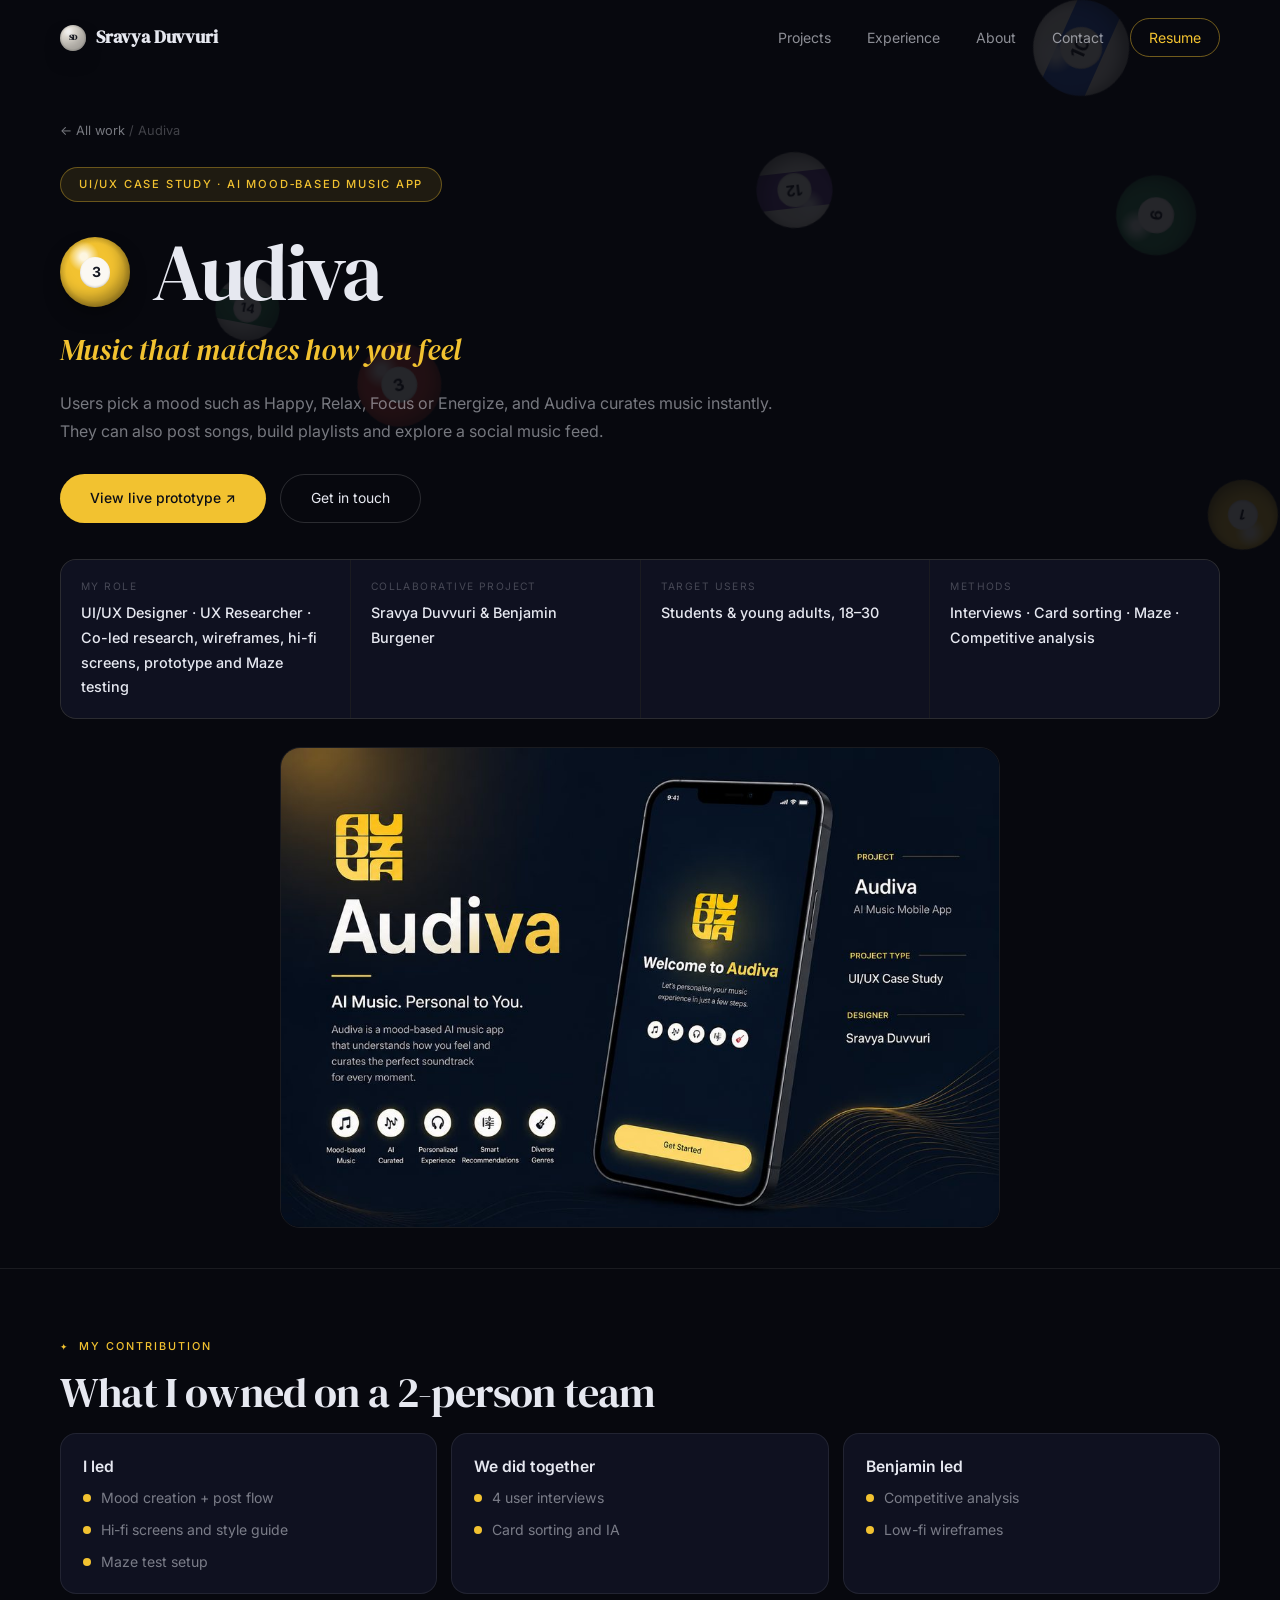
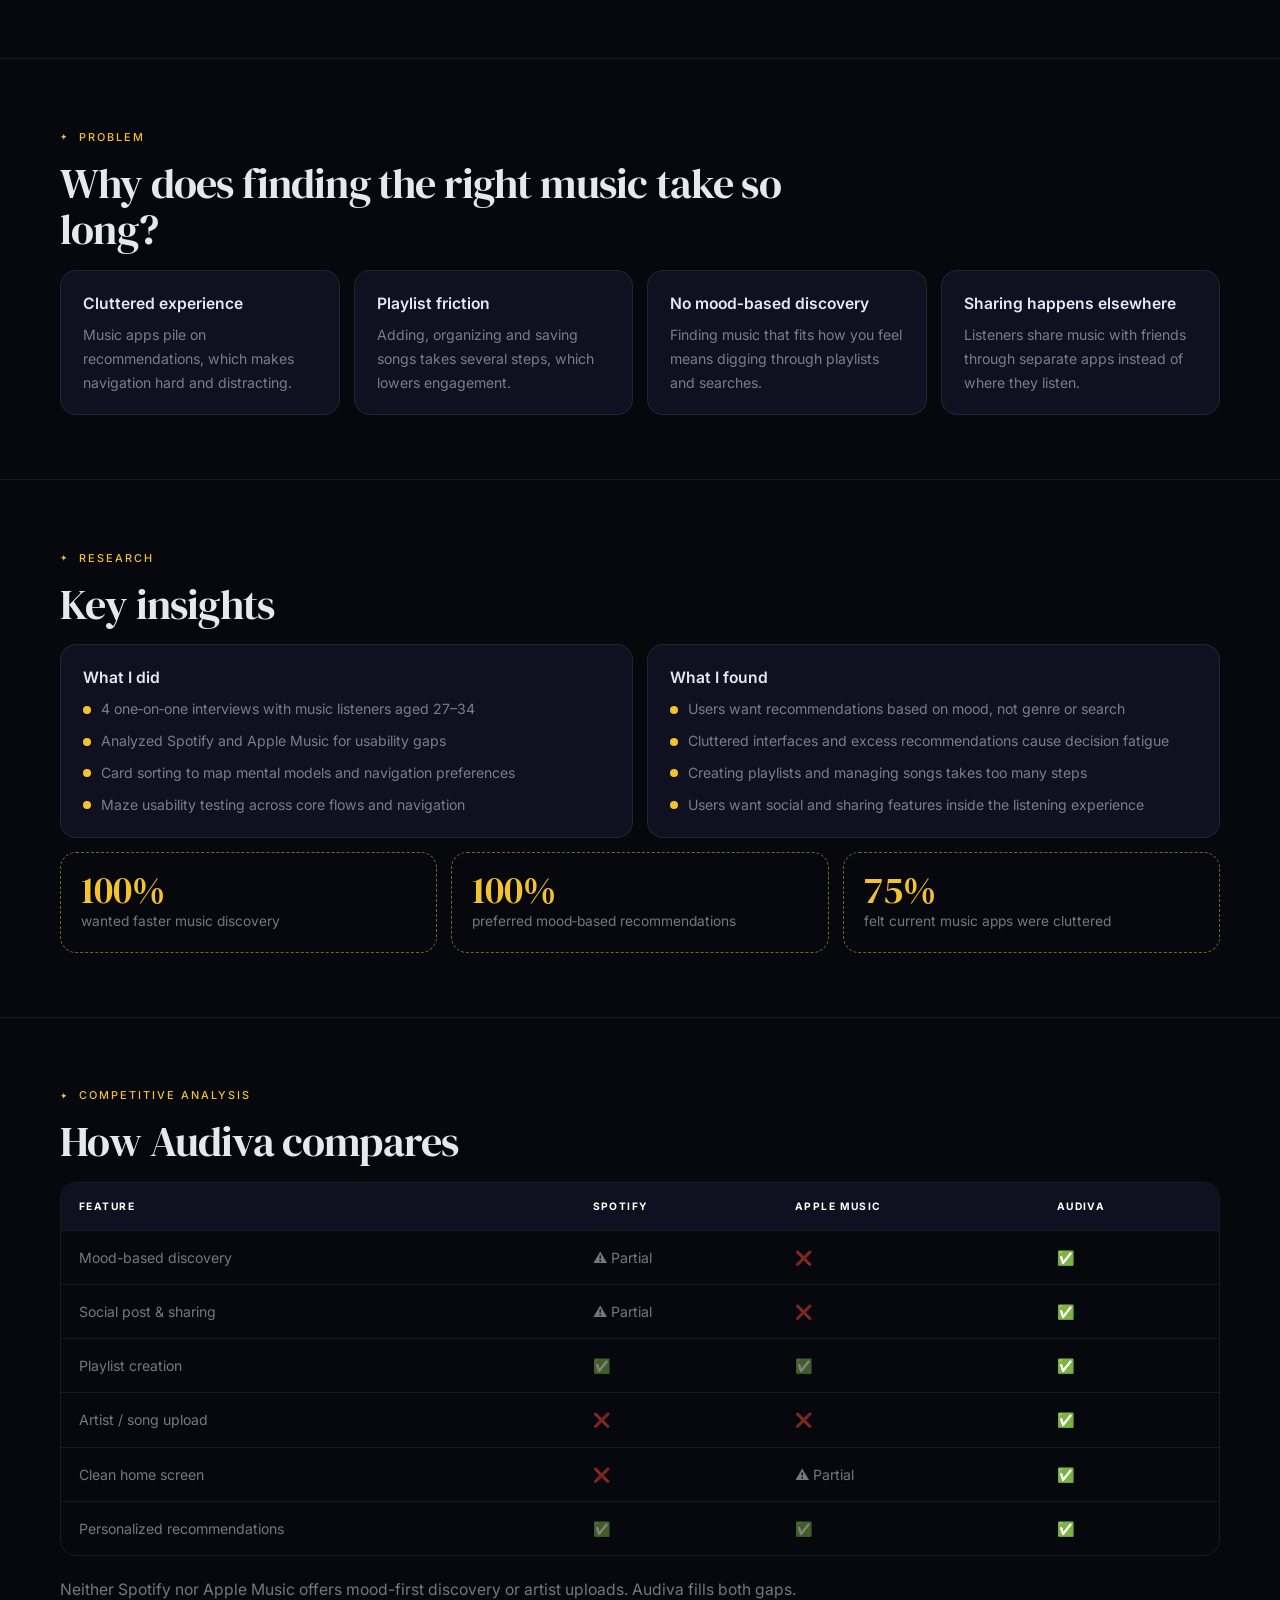
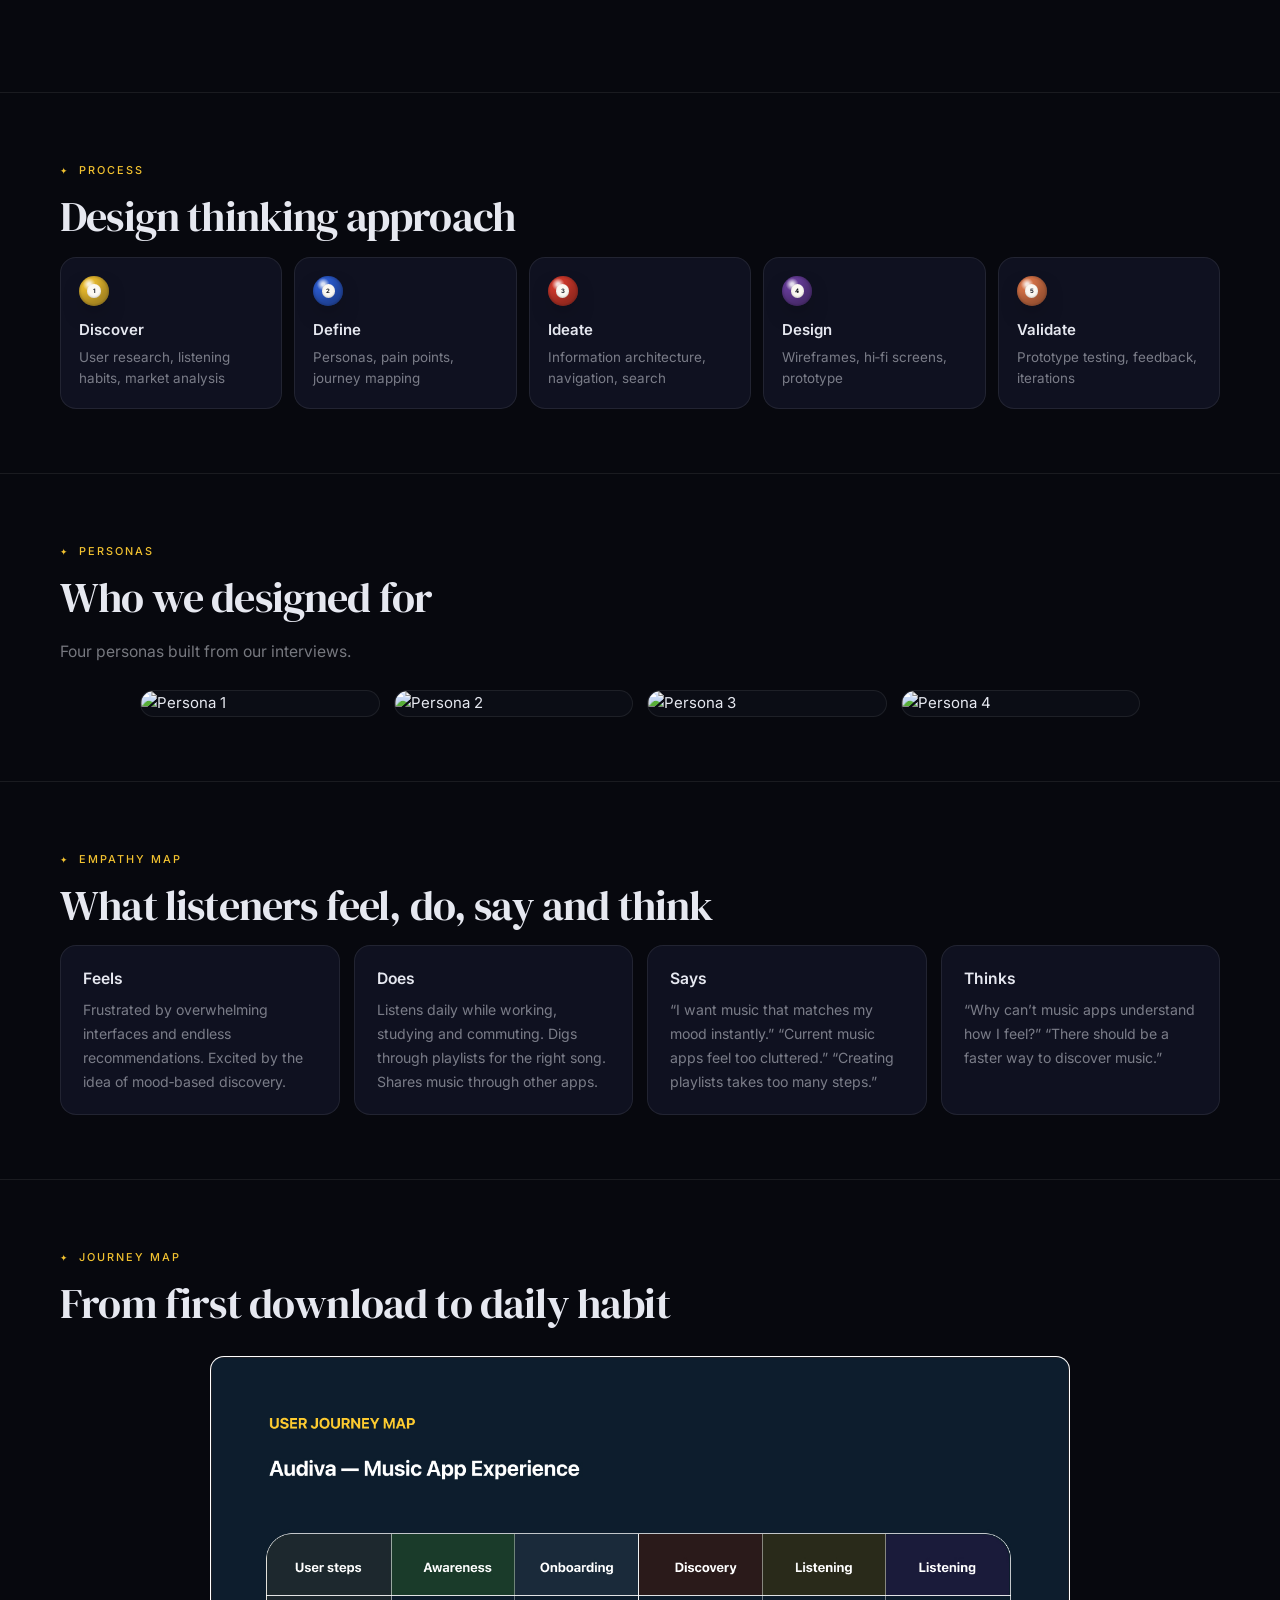
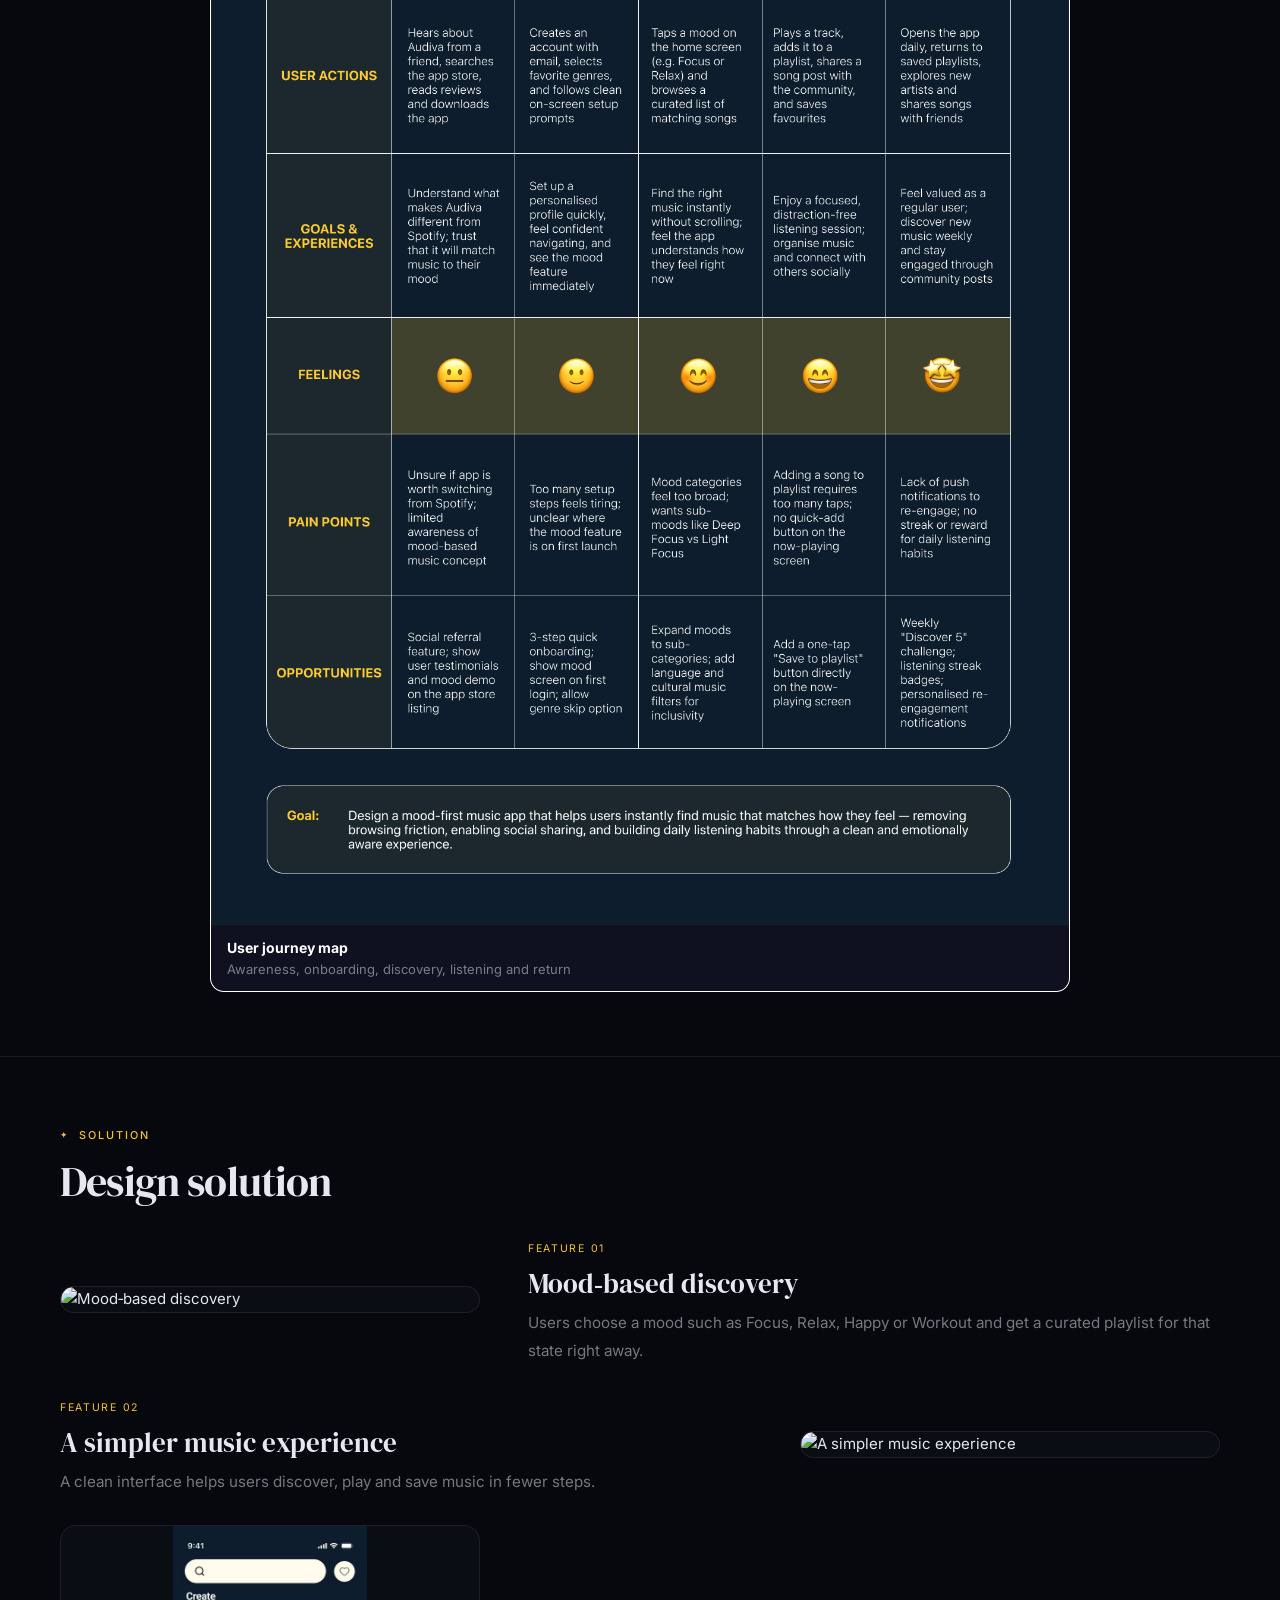
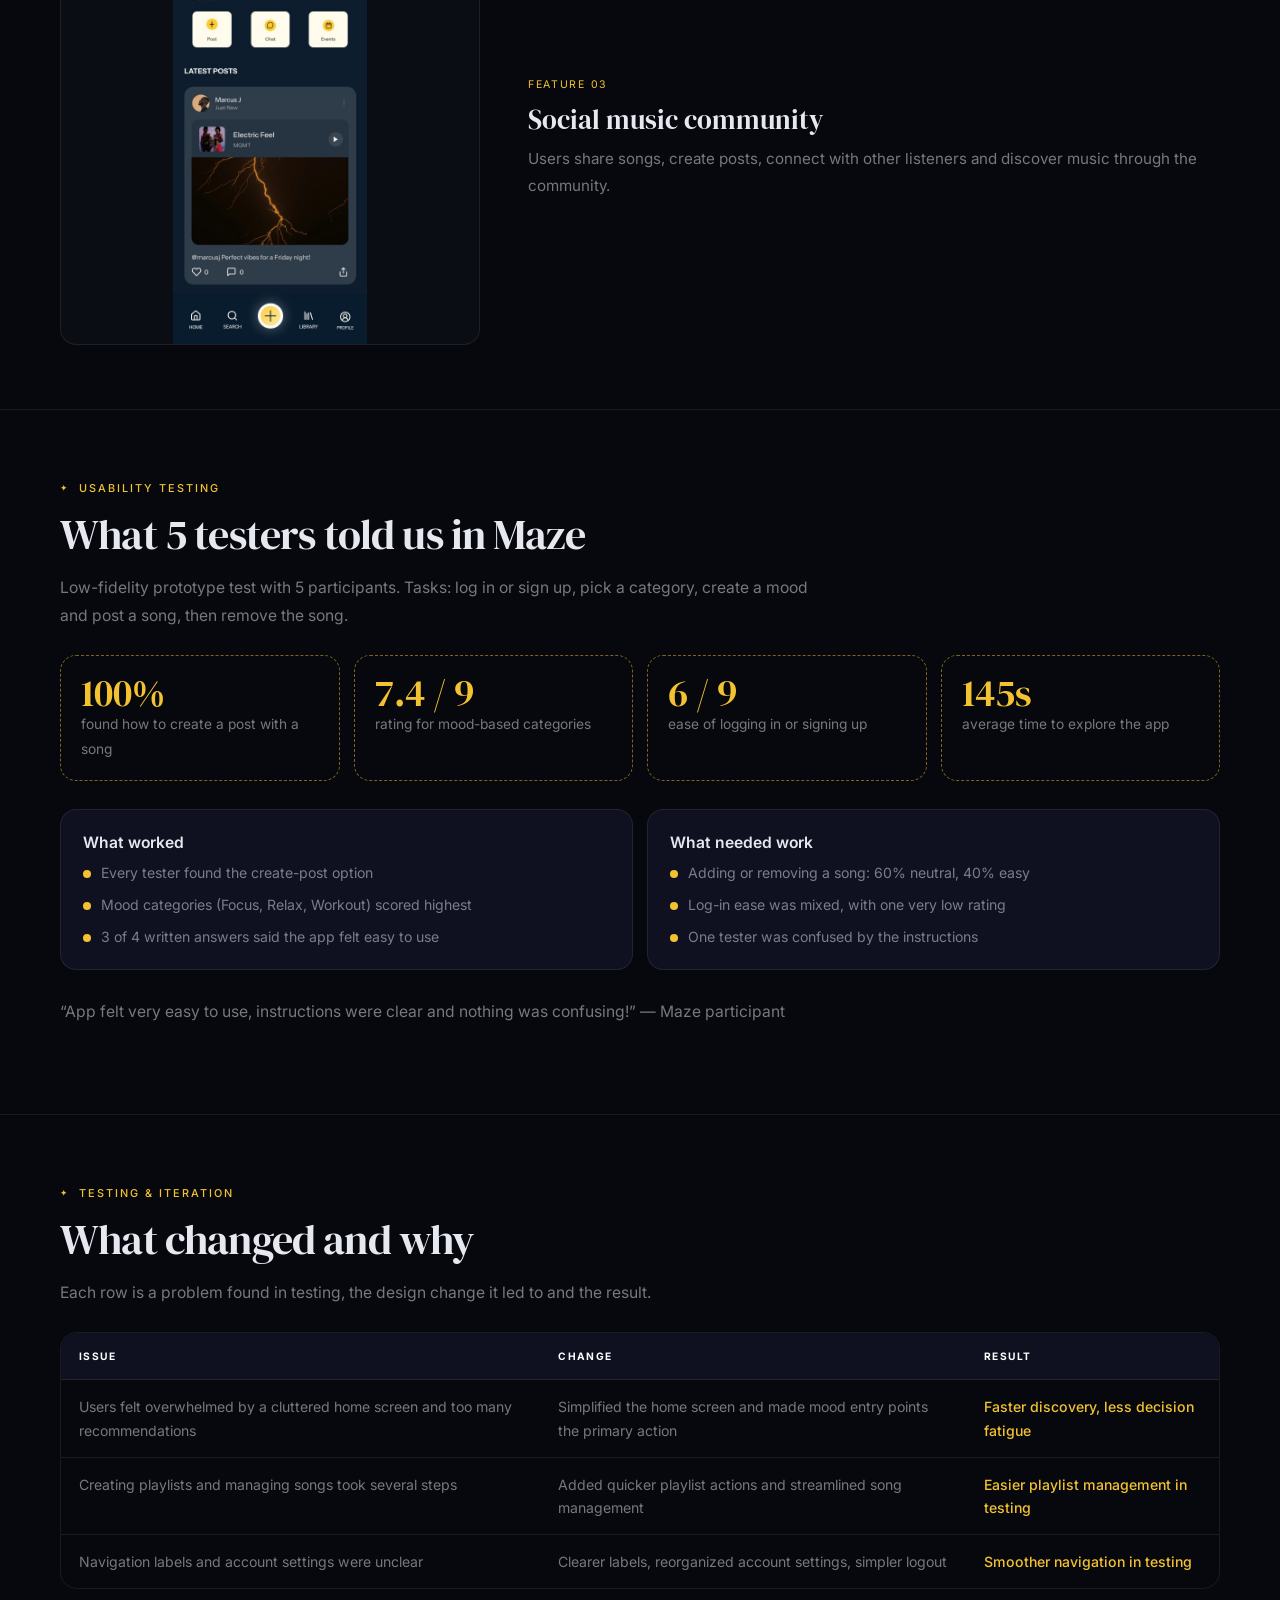
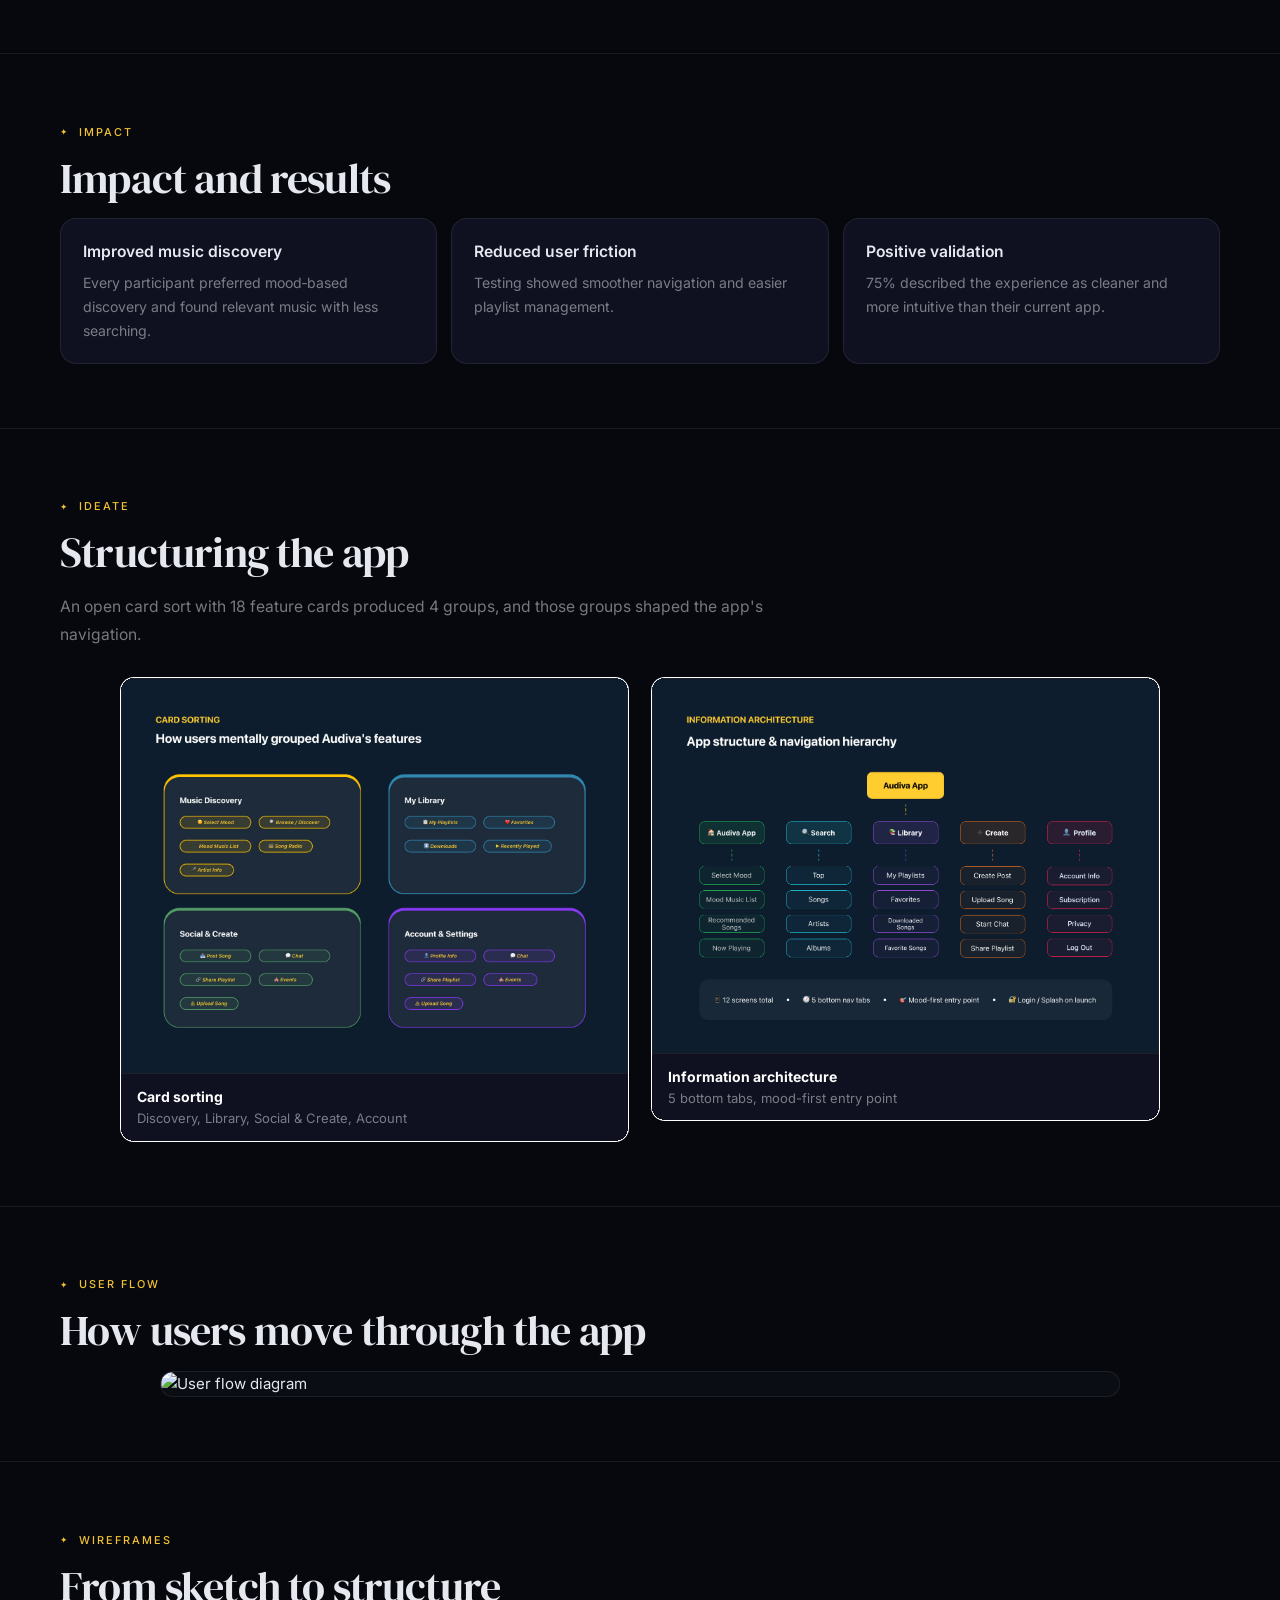
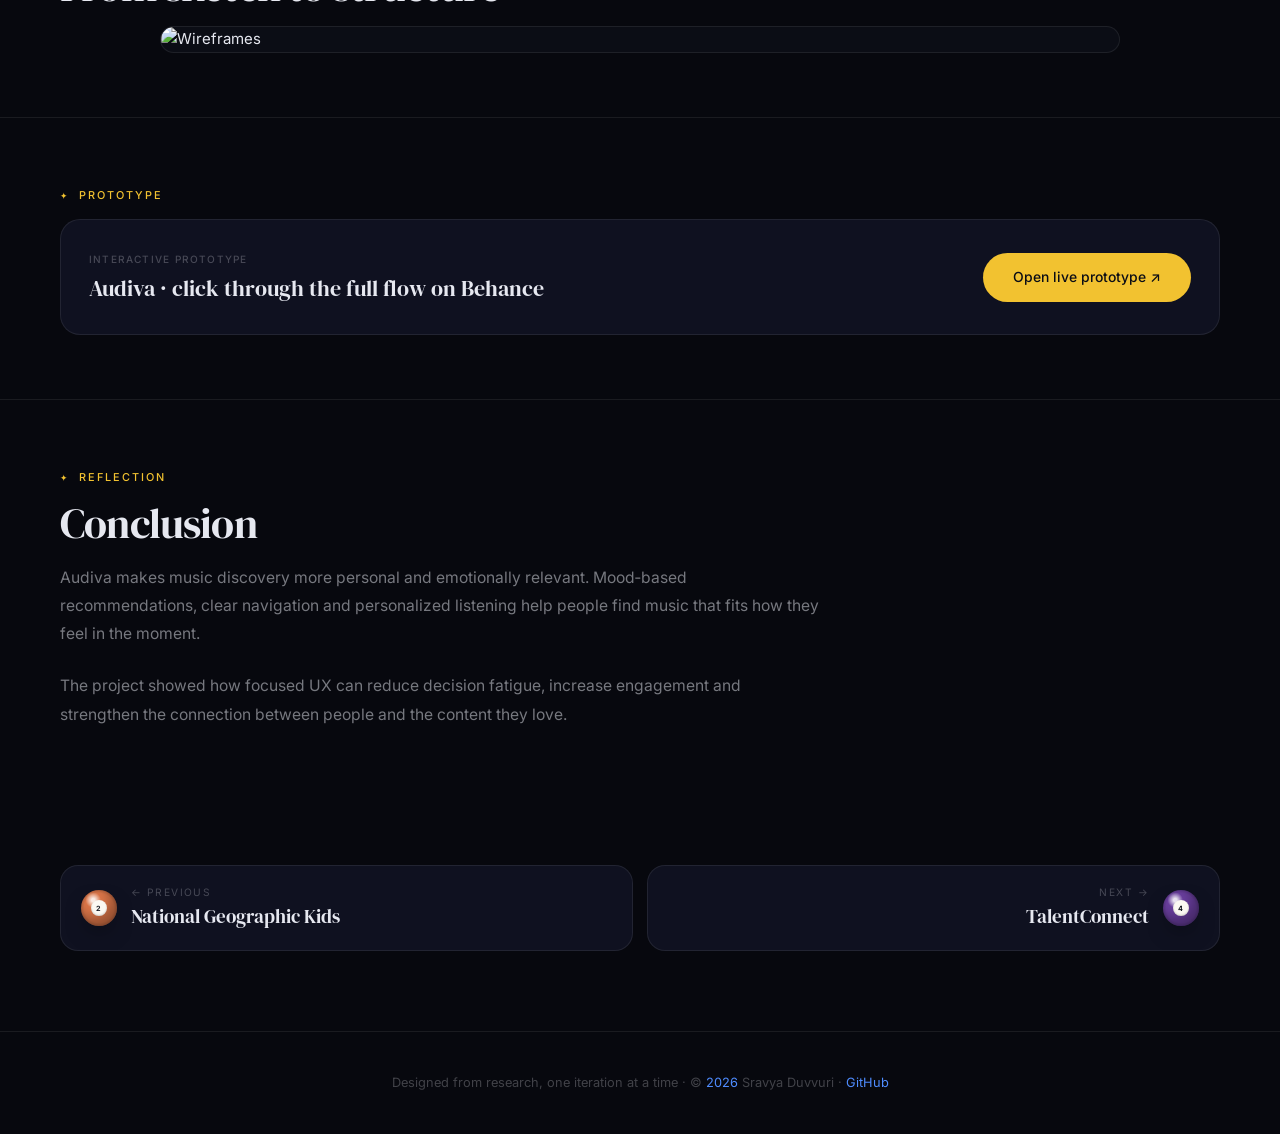
==== commit 6e19dbaa: "Remove brackets from list items in audiva.html" ====
--- a/audiva.html
+++ b/audiva.html
@@ -71,23 +71,23 @@
                         <div class="cs-box">
                             <b>I led</b>
                             <ul>
-                                <li>[e.g. Mood creation + post flow]</li>
-                                <li>[e.g. Hi-fi screens and style guide]</li>
-                                <li>[e.g. Maze test setup]</li>
+                                <li>Mood creation + post flow</li>
+                                <li>Hi-fi screens and style guide</li>
+                                <li>Maze test setup</li>
                             </ul>
                         </div>
                         <div class="cs-box">
                             <b>We did together</b>
                             <ul>
-                                <li>[e.g. 4 user interviews]</li>
-                                <li>[e.g. Card sorting and IA]</li>
+                                <li>4 user interviews</li>
+                                <li>Card sorting and IA</li>
                             </ul>
                         </div>
                         <div class="cs-box">
                             <b>Benjamin led</b>
                             <ul>
-                                <li>[e.g. Competitive analysis]</li>
-                                <li>[e.g. Low-fi wireframes]</li>
+                                <li>Competitive analysis</li>
+                                <li>Low-fi wireframes</li>
                             </ul>
                         </div>
                     </div>
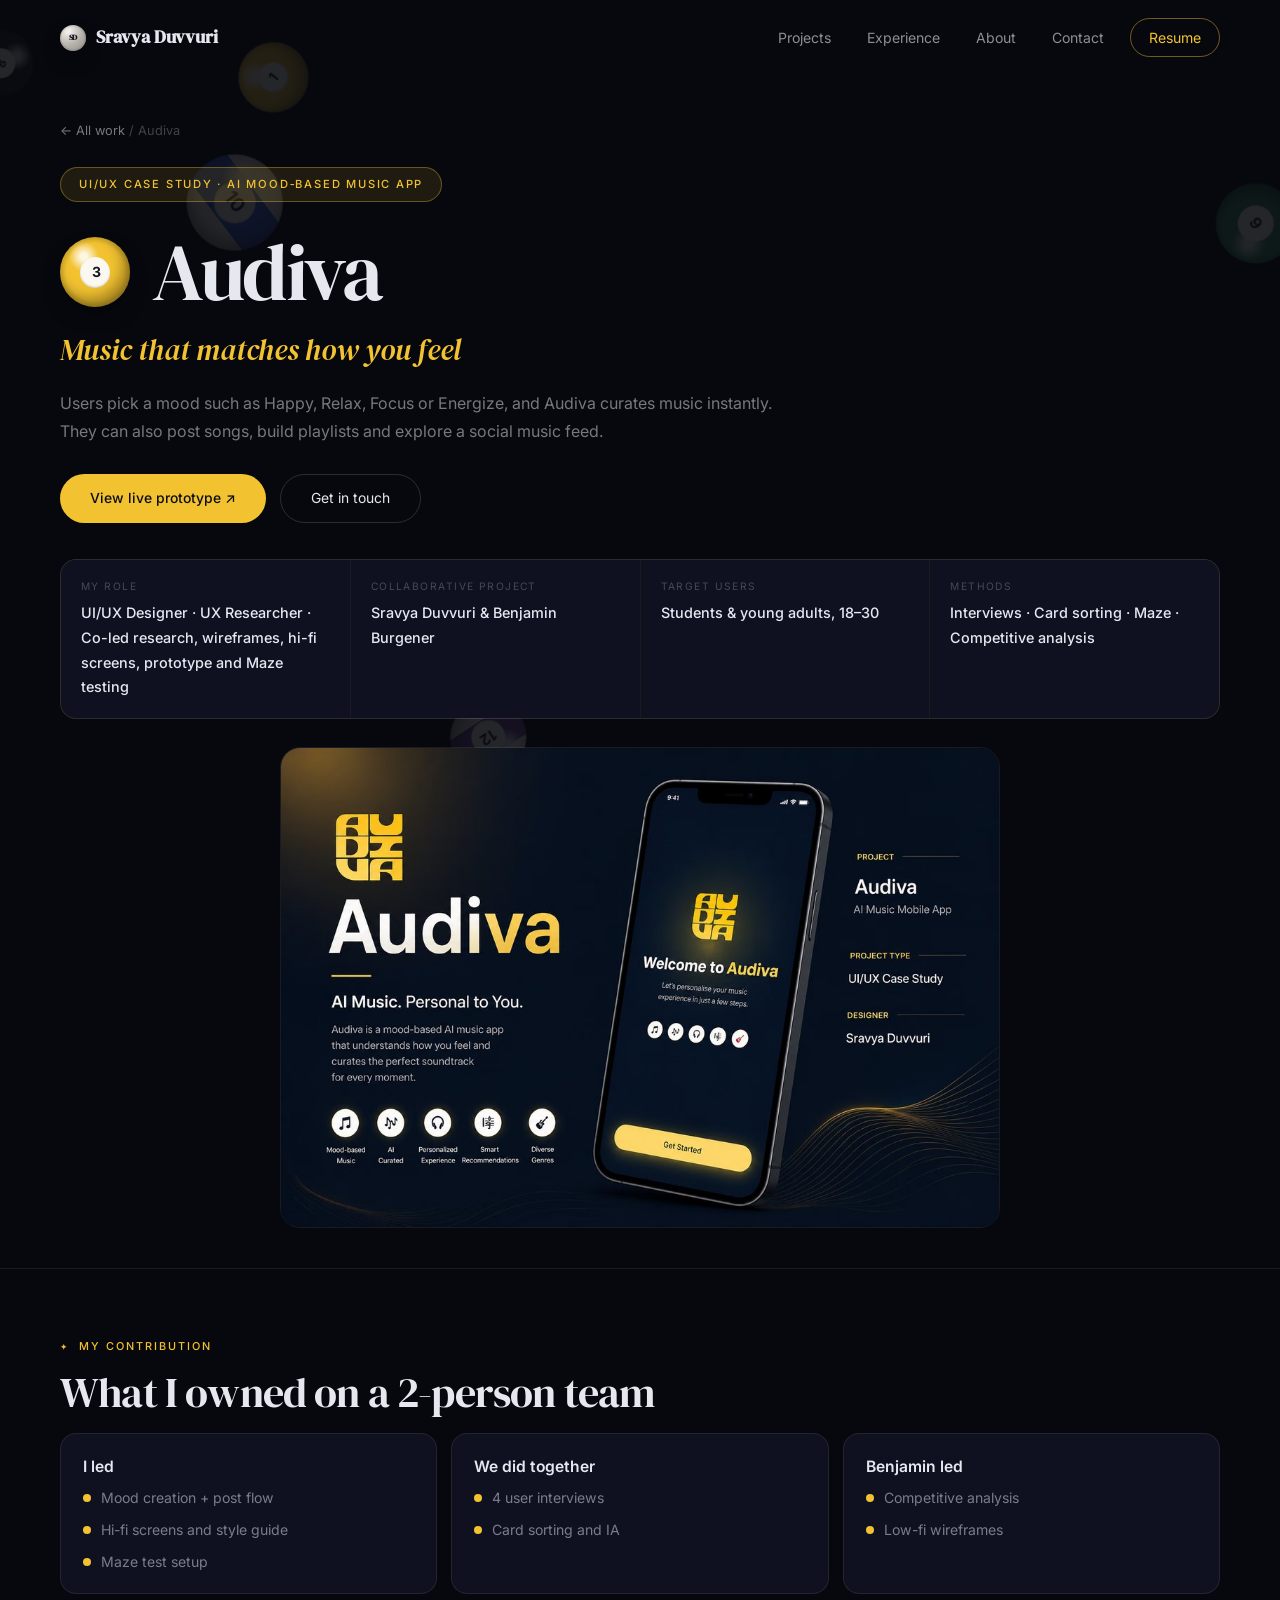
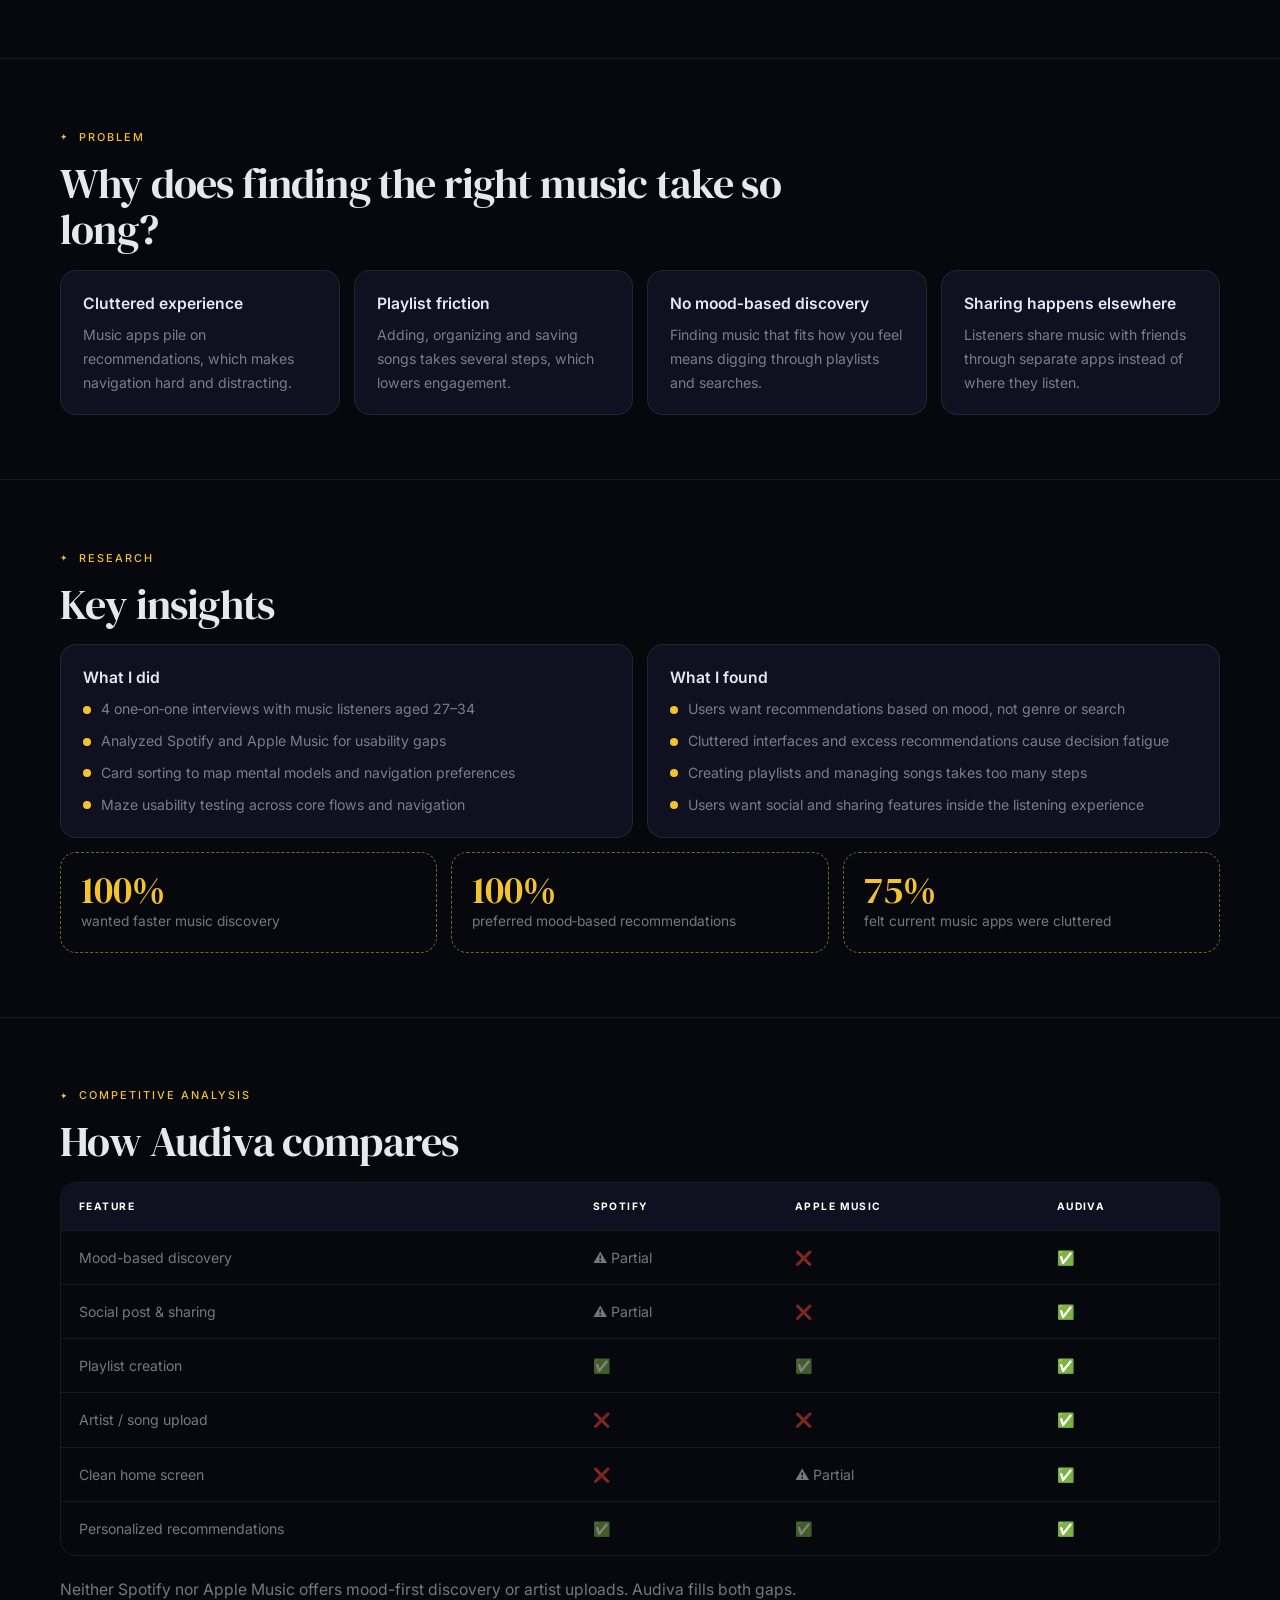
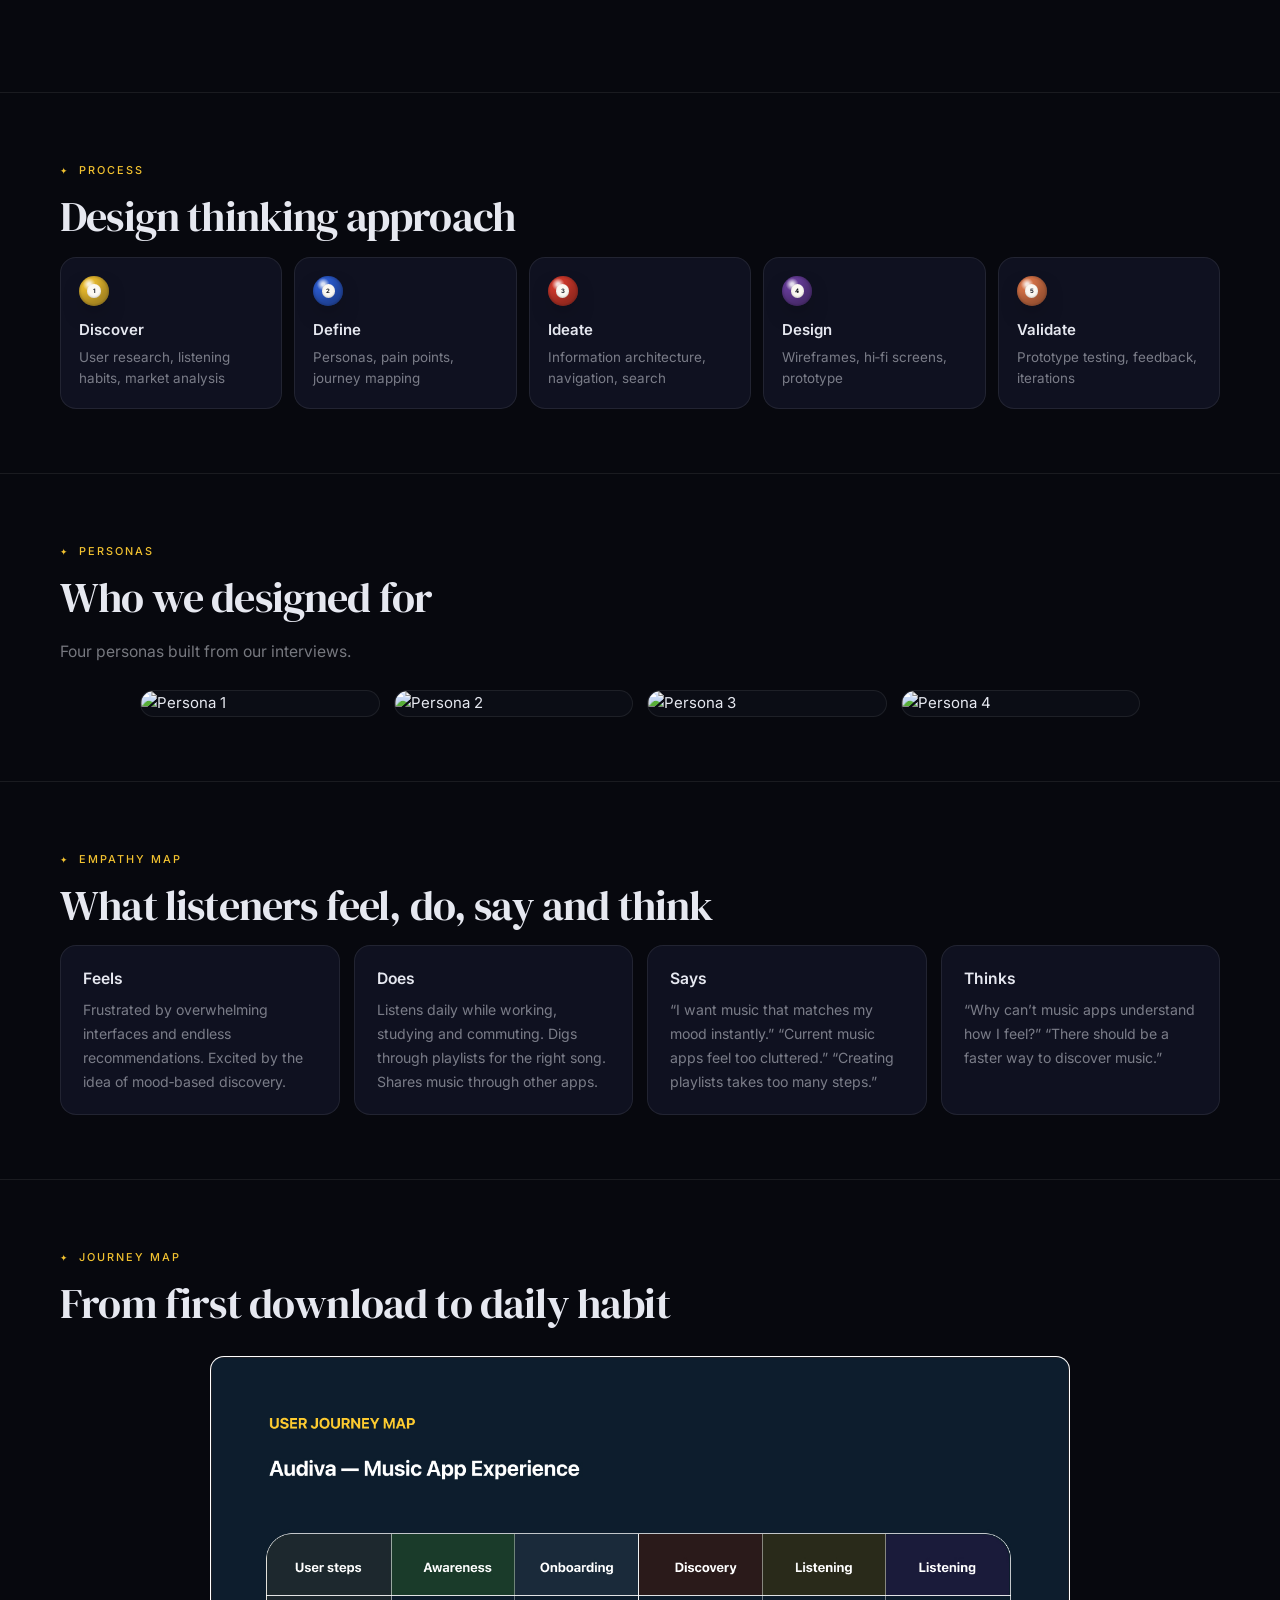
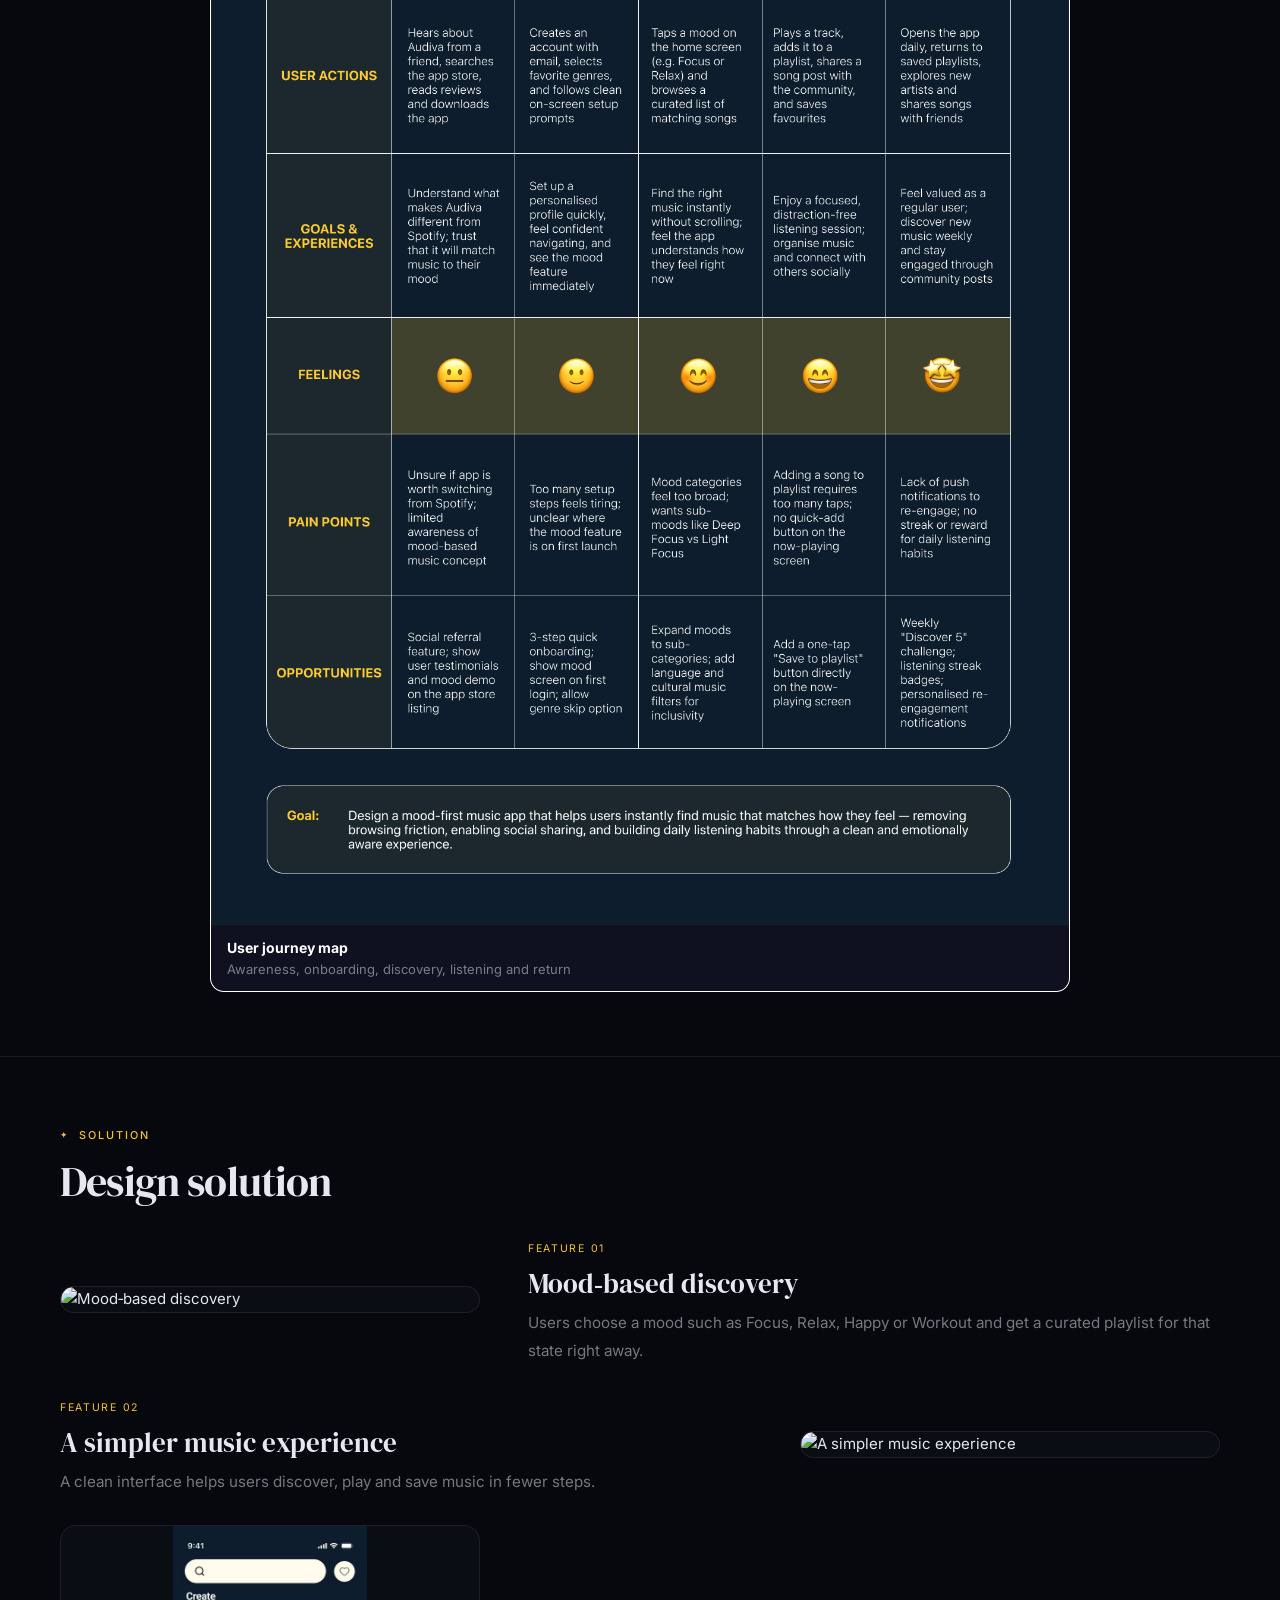
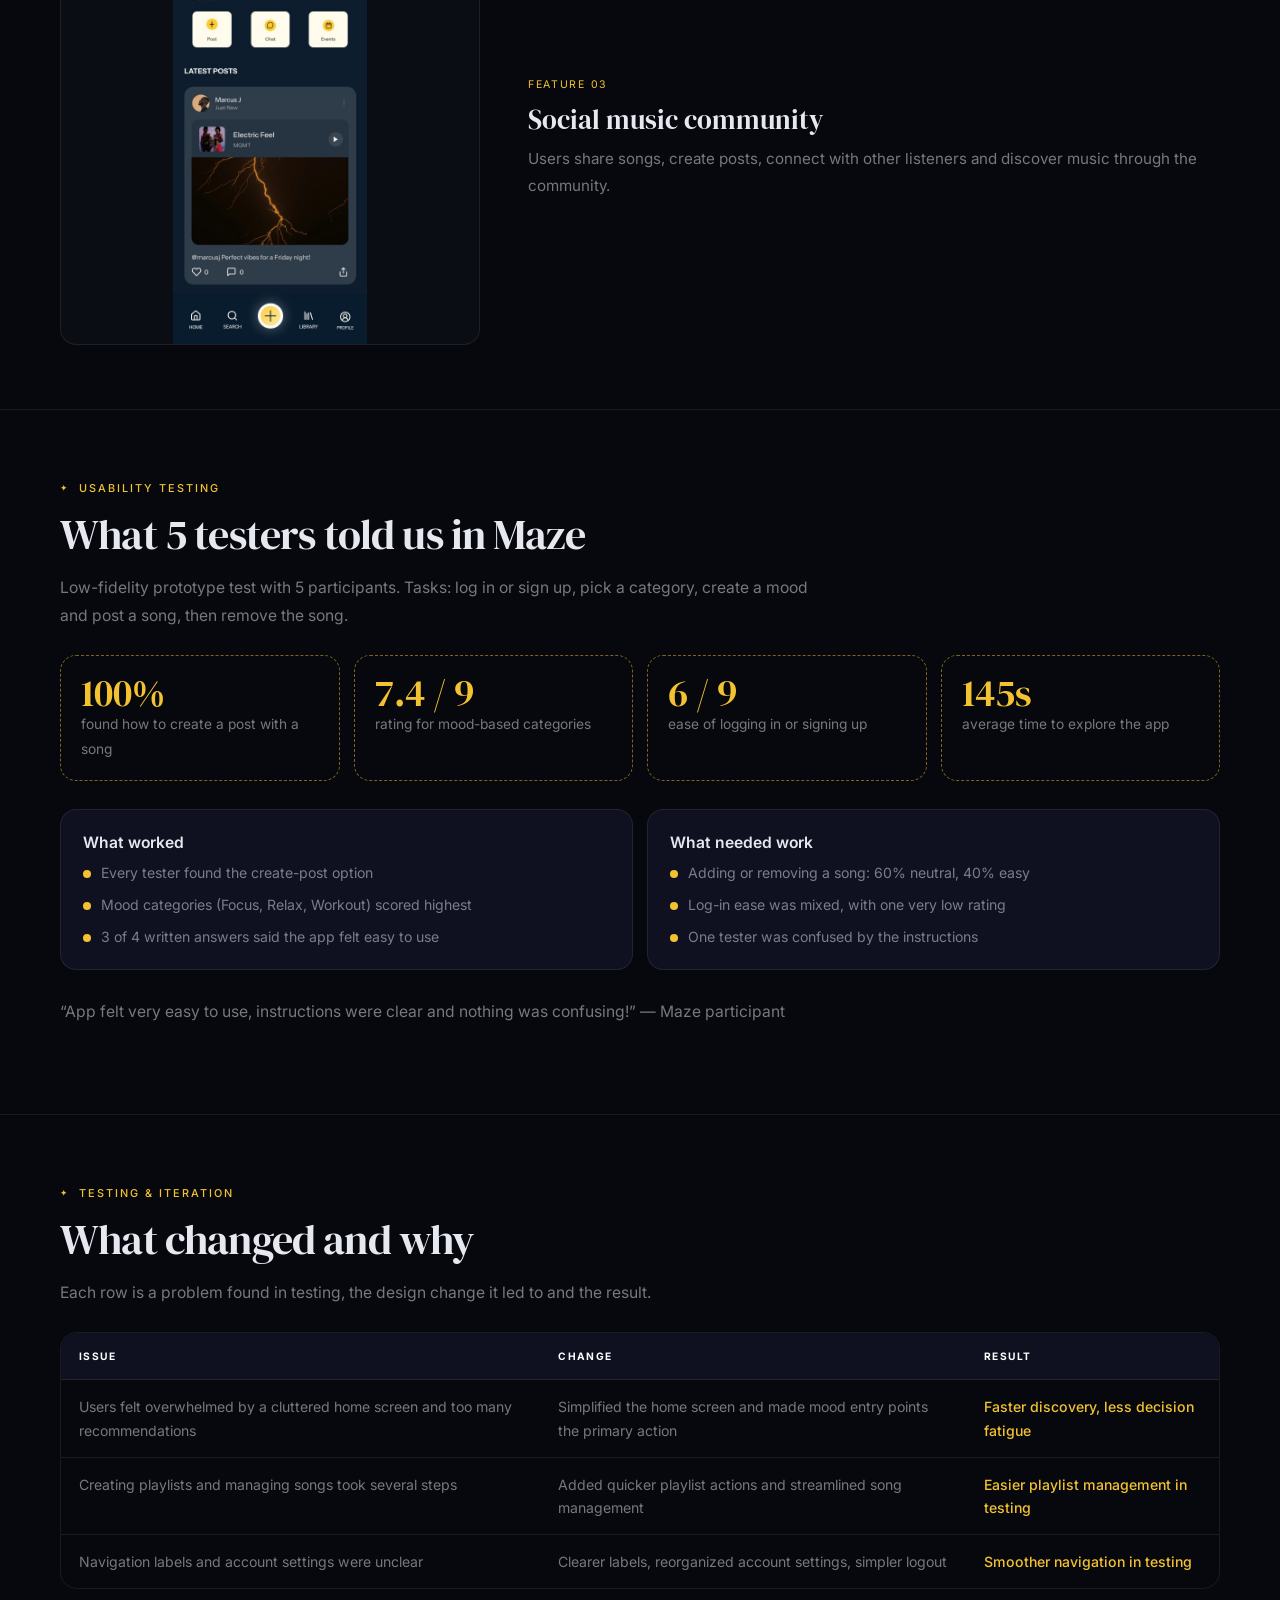
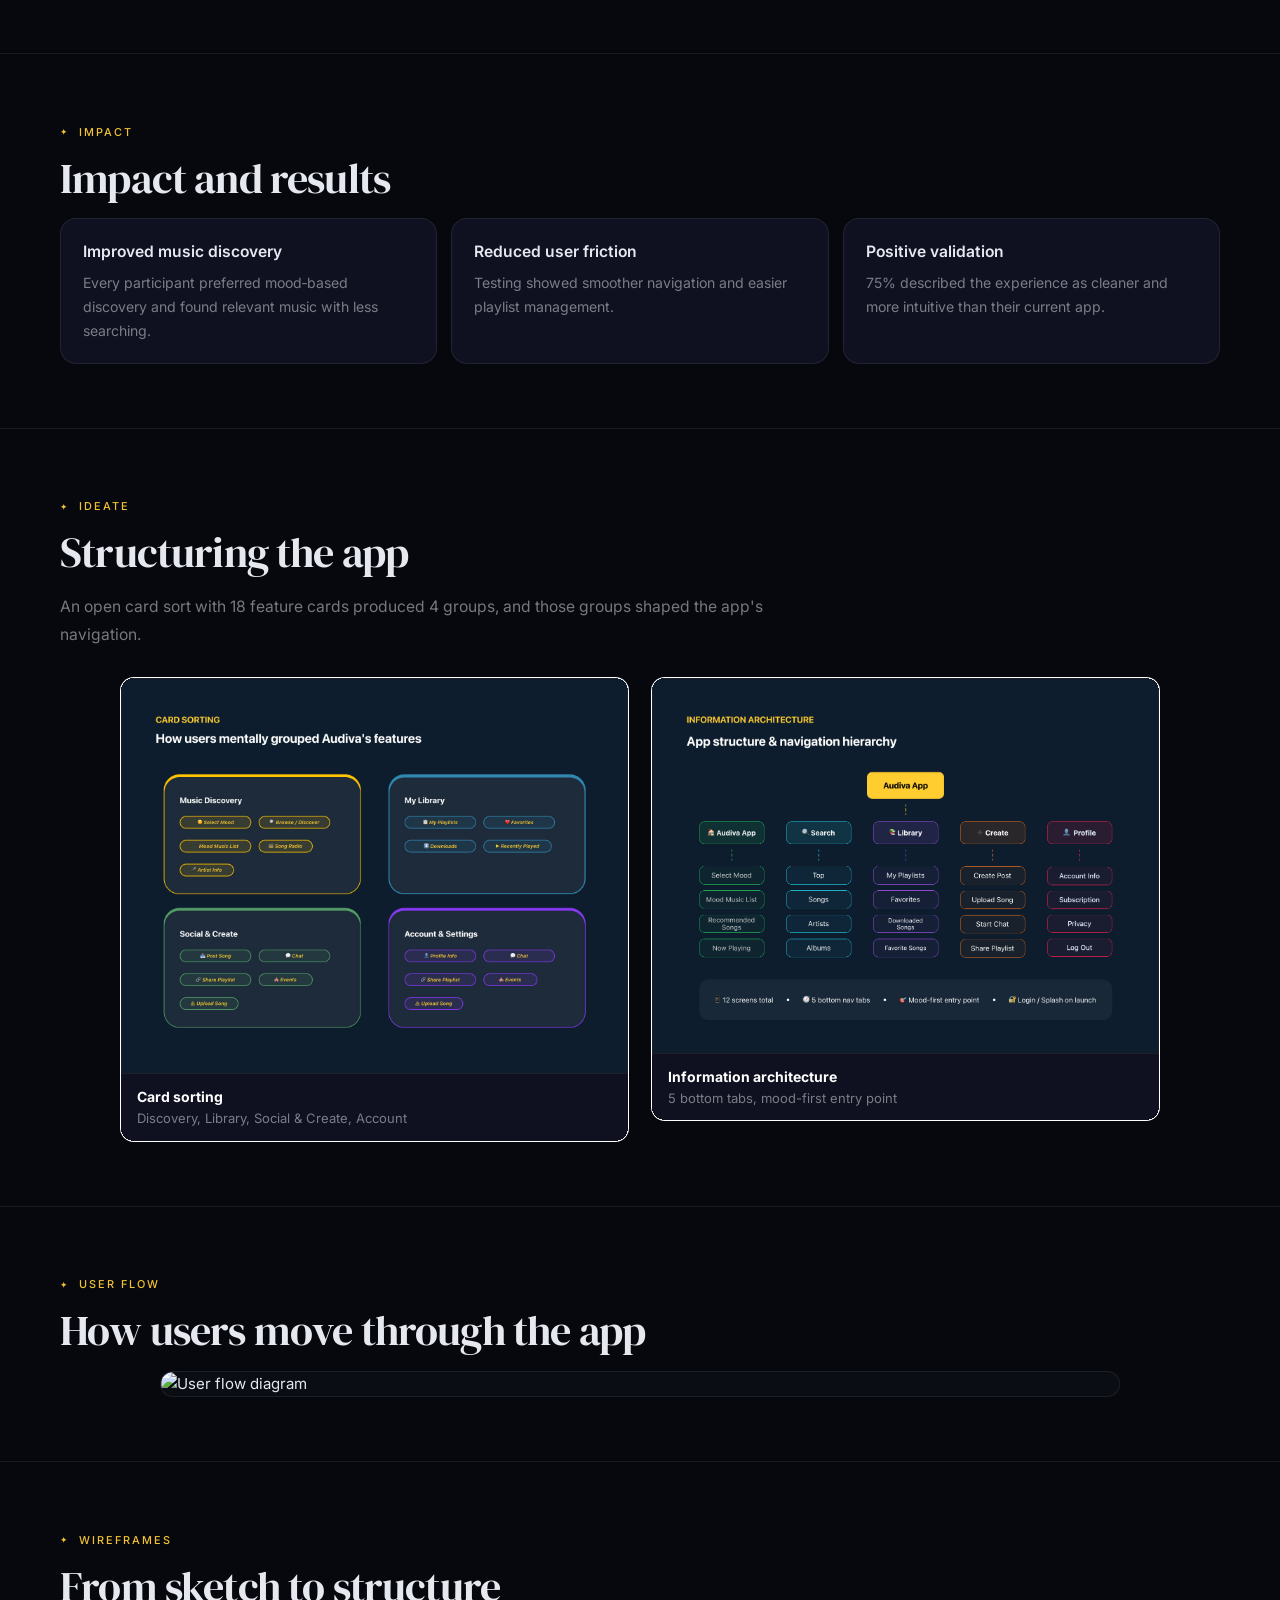
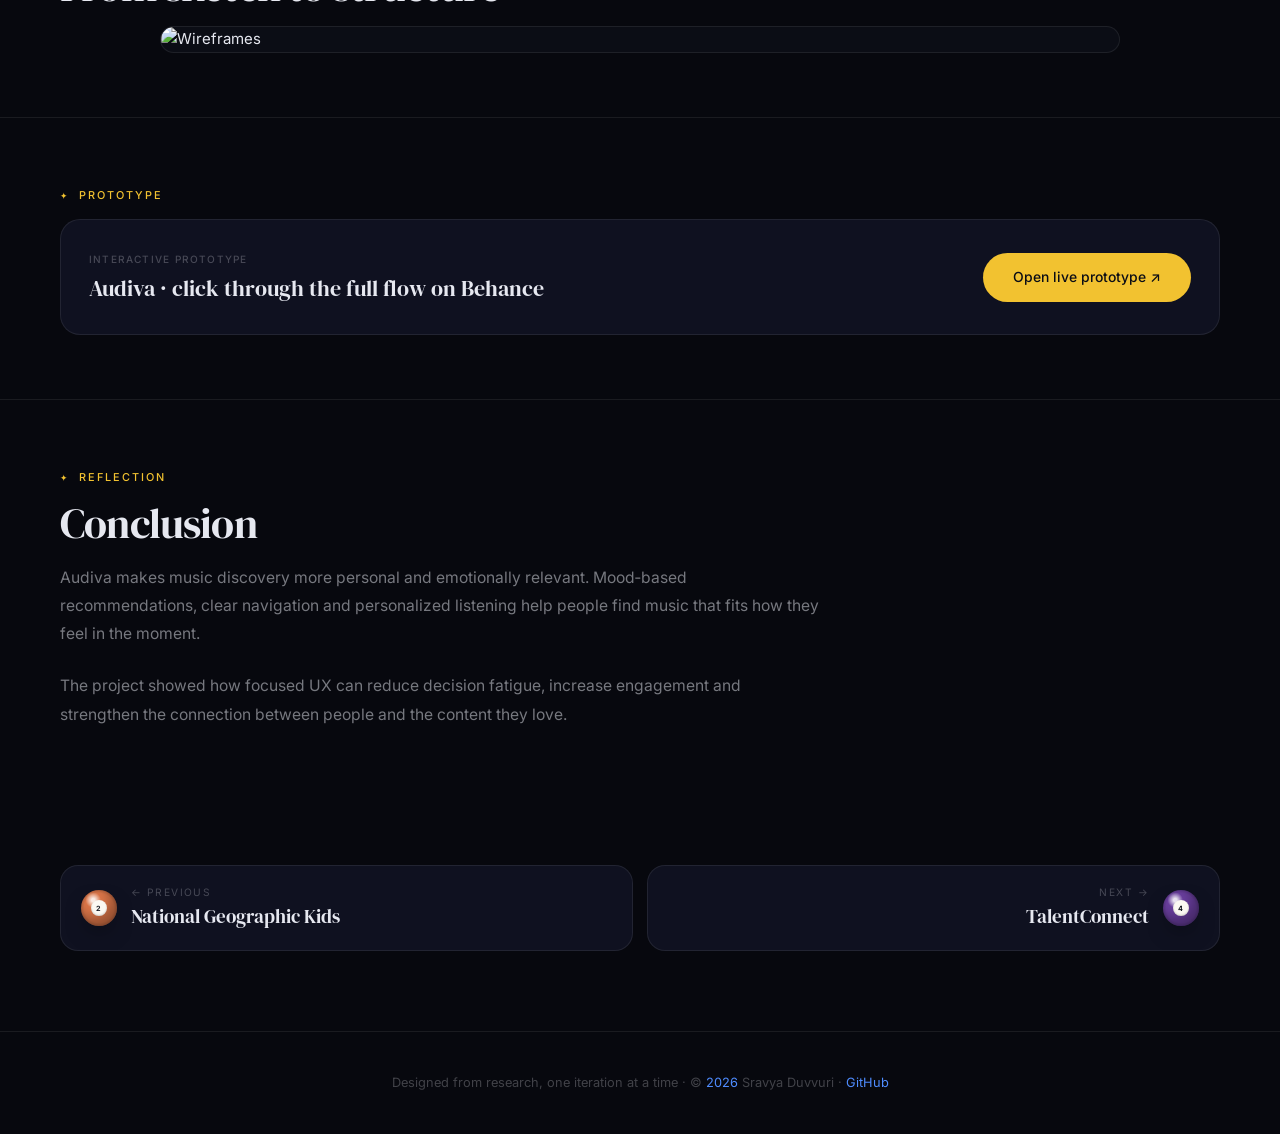
==== commit 77aa07be: "Add favicon and apple touch icon links to HTML" ====
--- a/audiva.html
+++ b/audiva.html
@@ -4,6 +4,8 @@
         <meta charset="utf-8"/>
         <meta name="viewport" content="width=device-width,initial-scale=1"/>
         <title>Audiva Case Study · Sravya Duvvuri</title>
+        <link rel="icon" type="image/svg+xml" href="favicon.svg">
+        <link rel="apple-touch-icon" href="apple-touch-icon.png"> 
         <meta name="description" content="Users pick a mood such as Happy, Relax, Focus or Energize, and Audiva curates music instantly. They can also post songs, build playlists and explore a social music feed."/>
         <link rel="preconnect" href="https://fonts.googleapis.com"/>
         <link rel="preconnect" href="https://fonts.gstatic.com" crossorigin/>
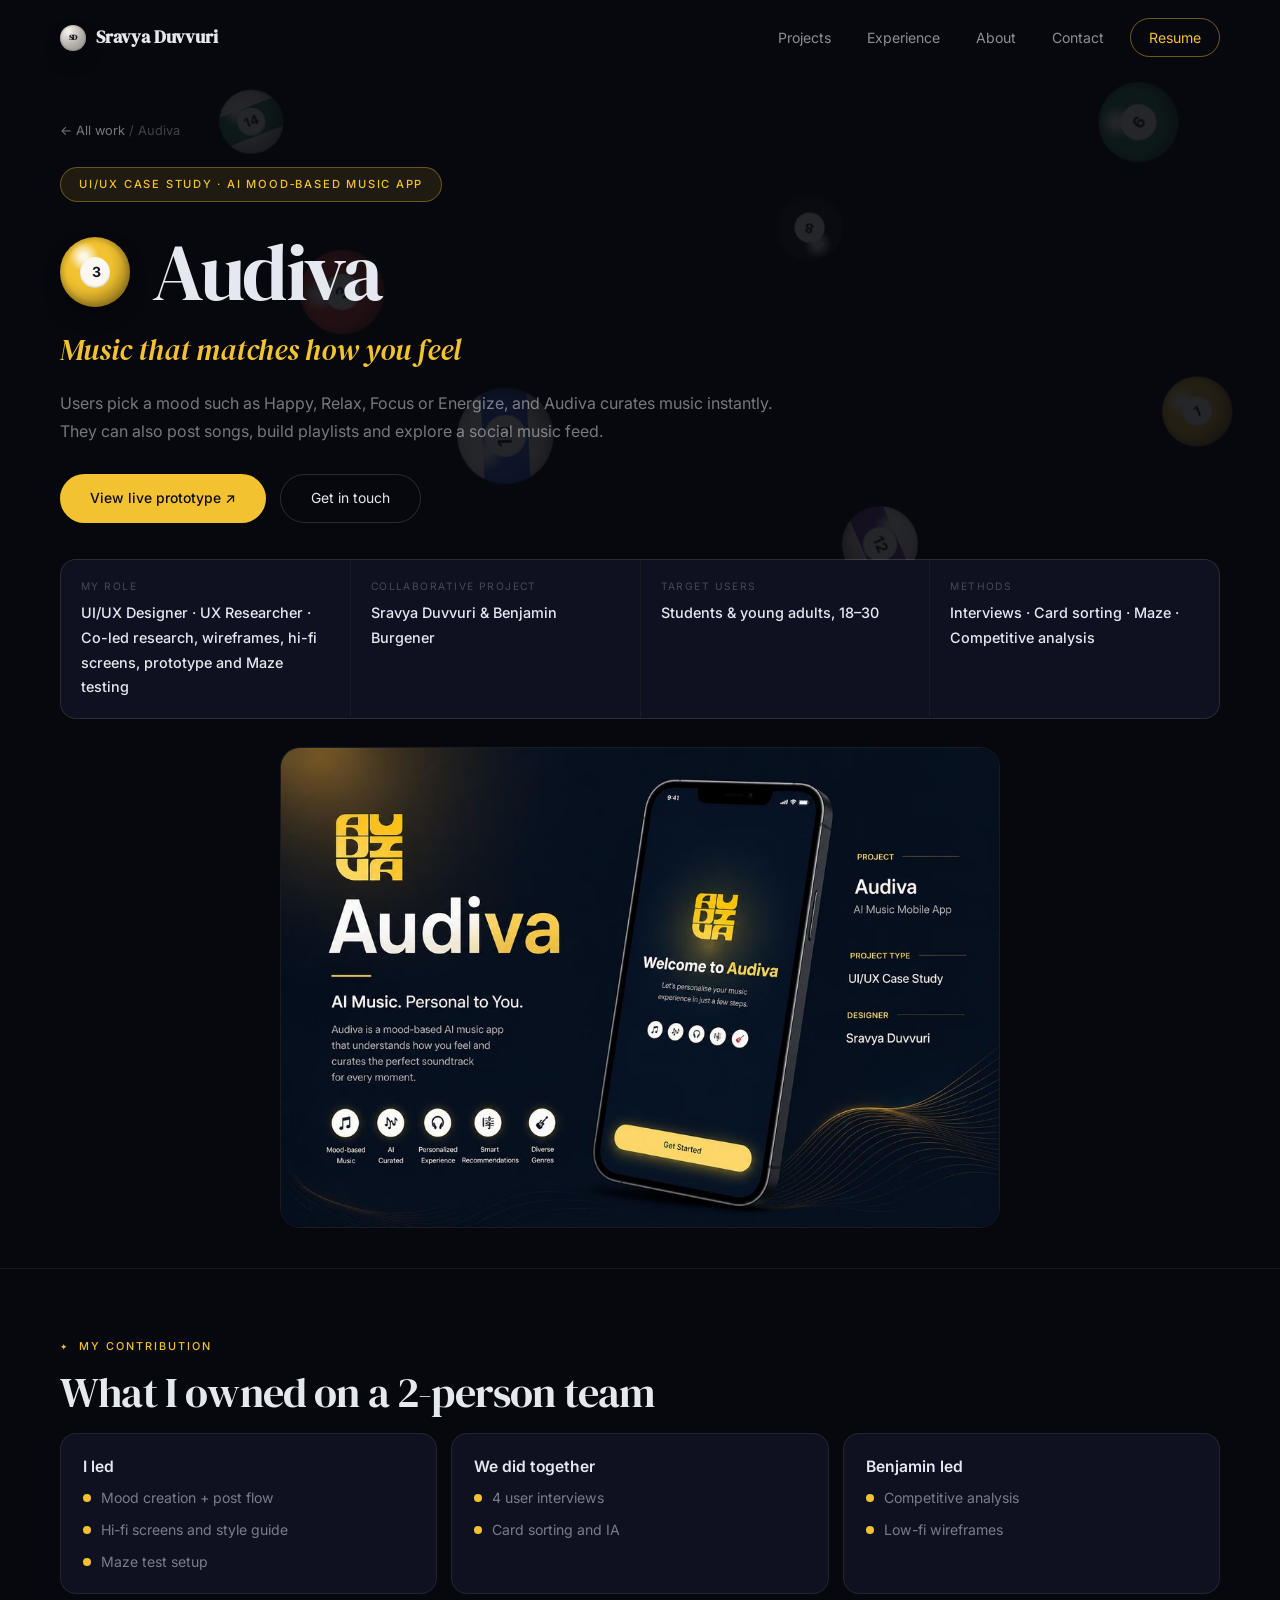
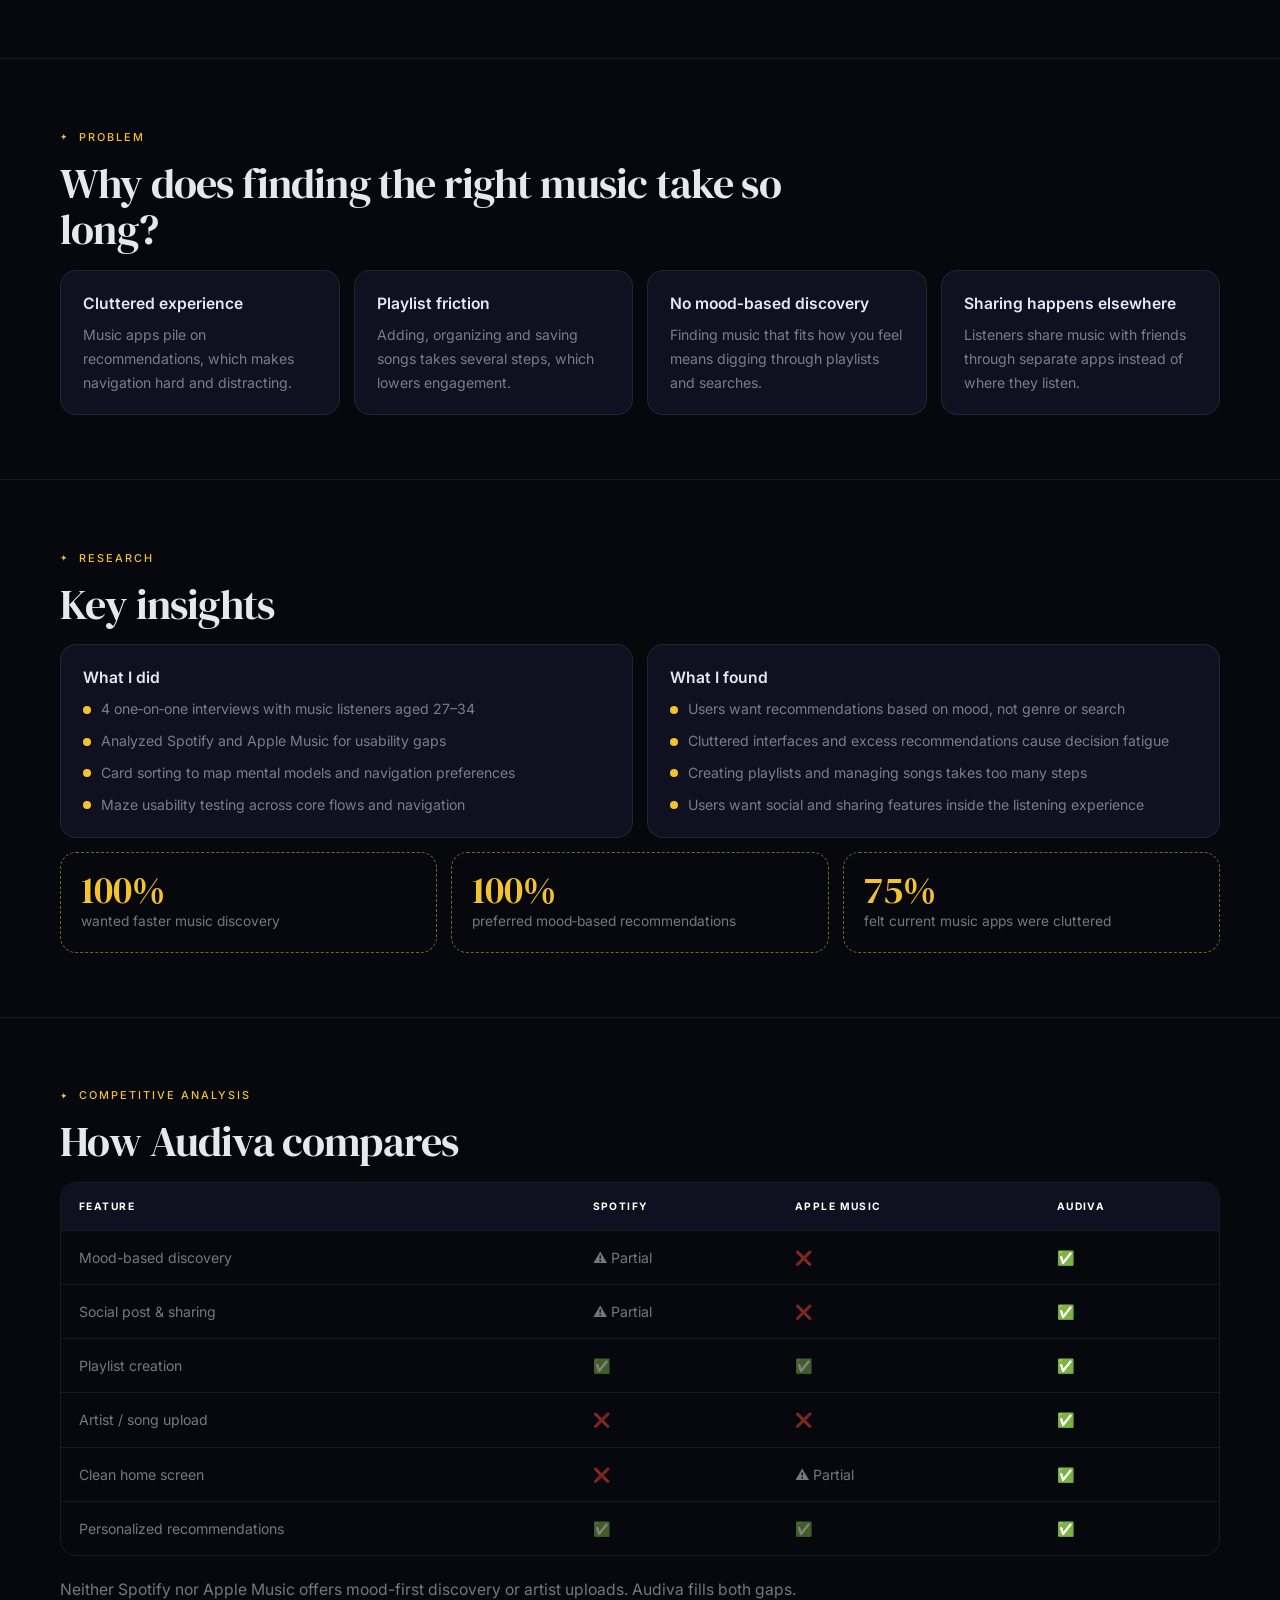
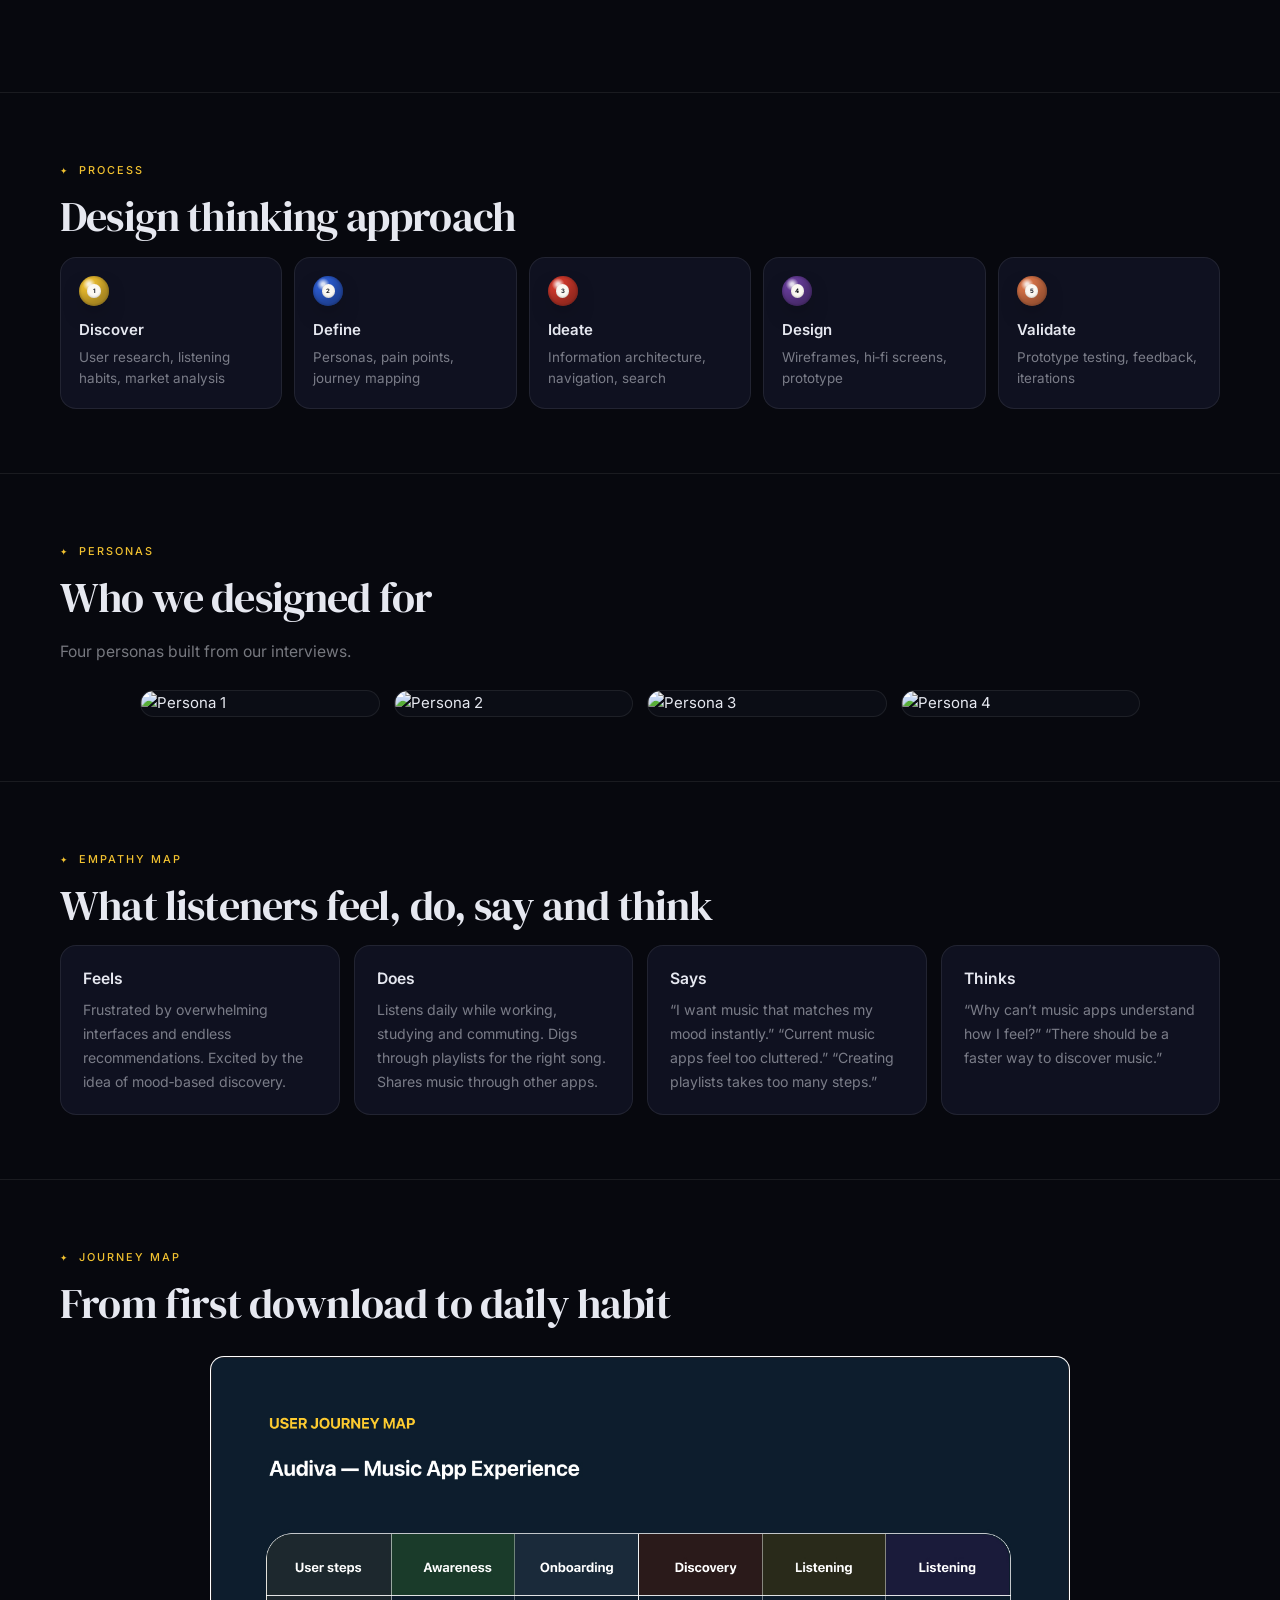
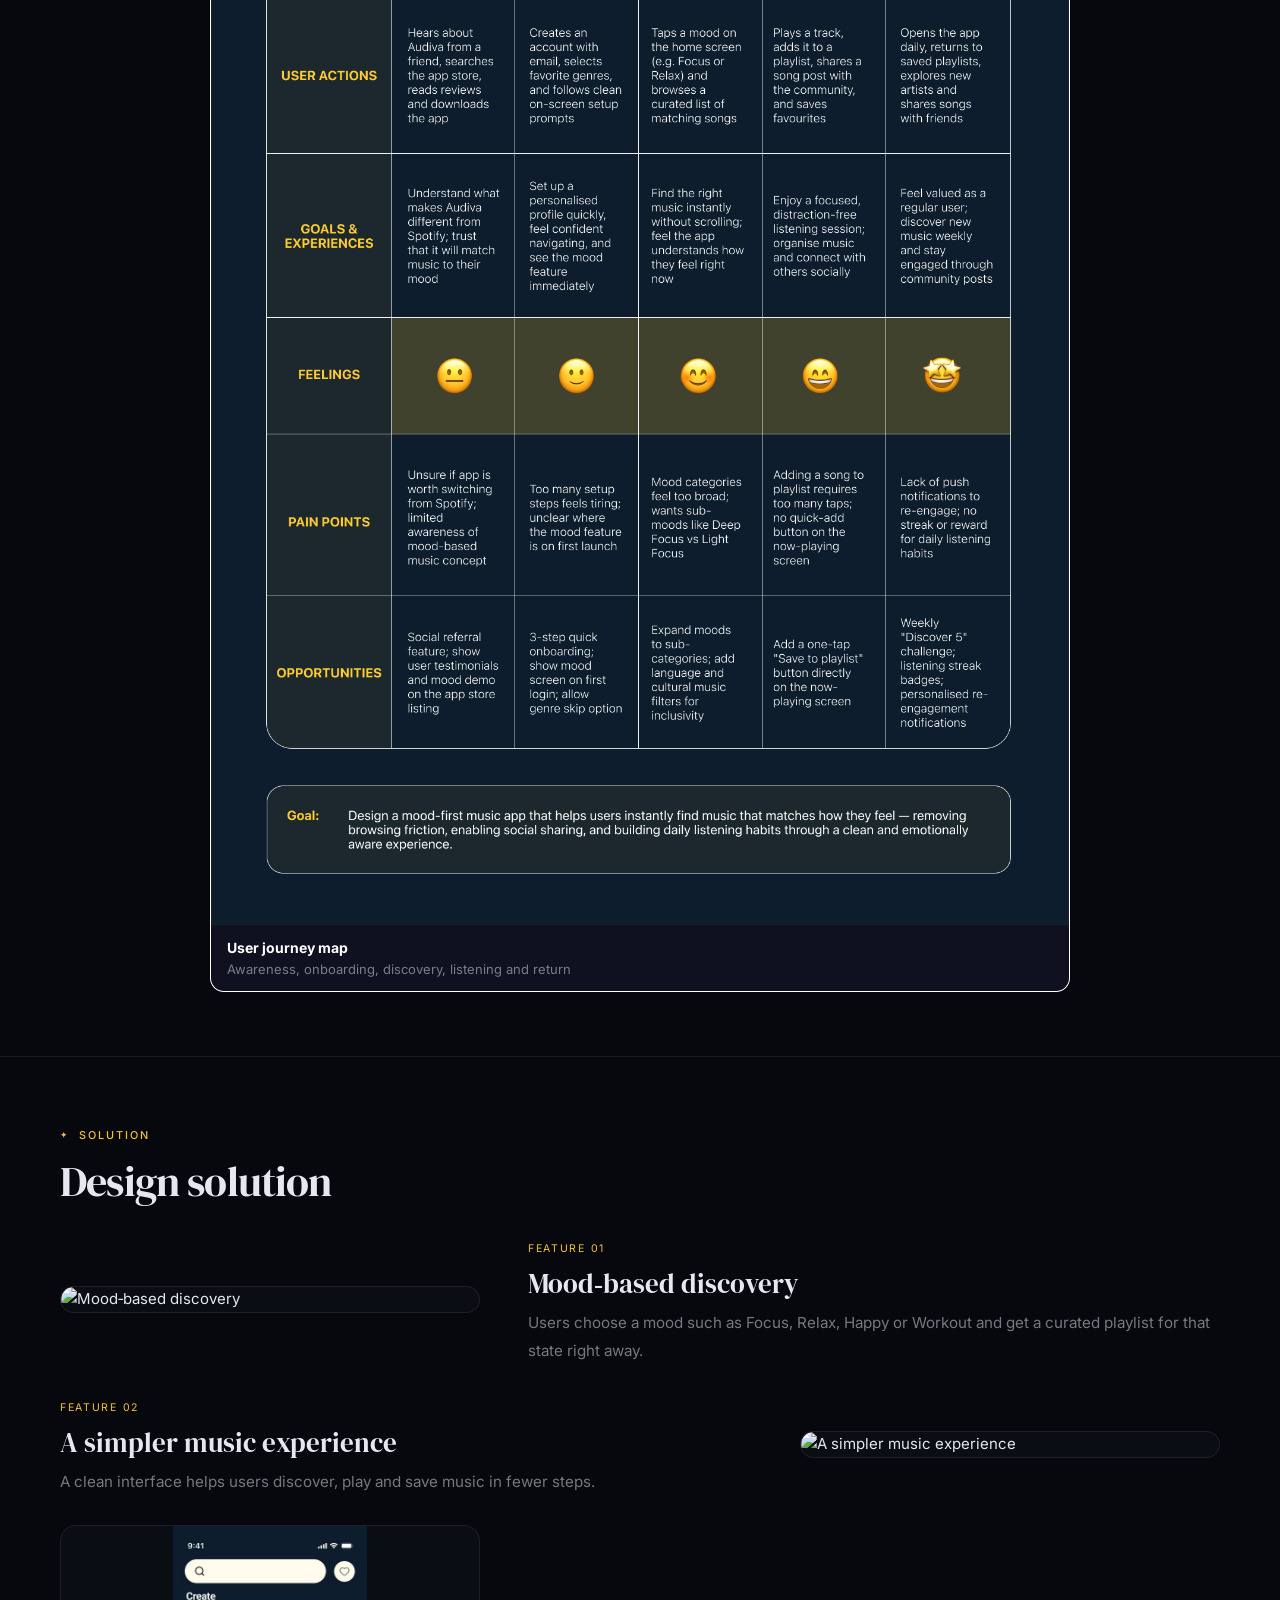
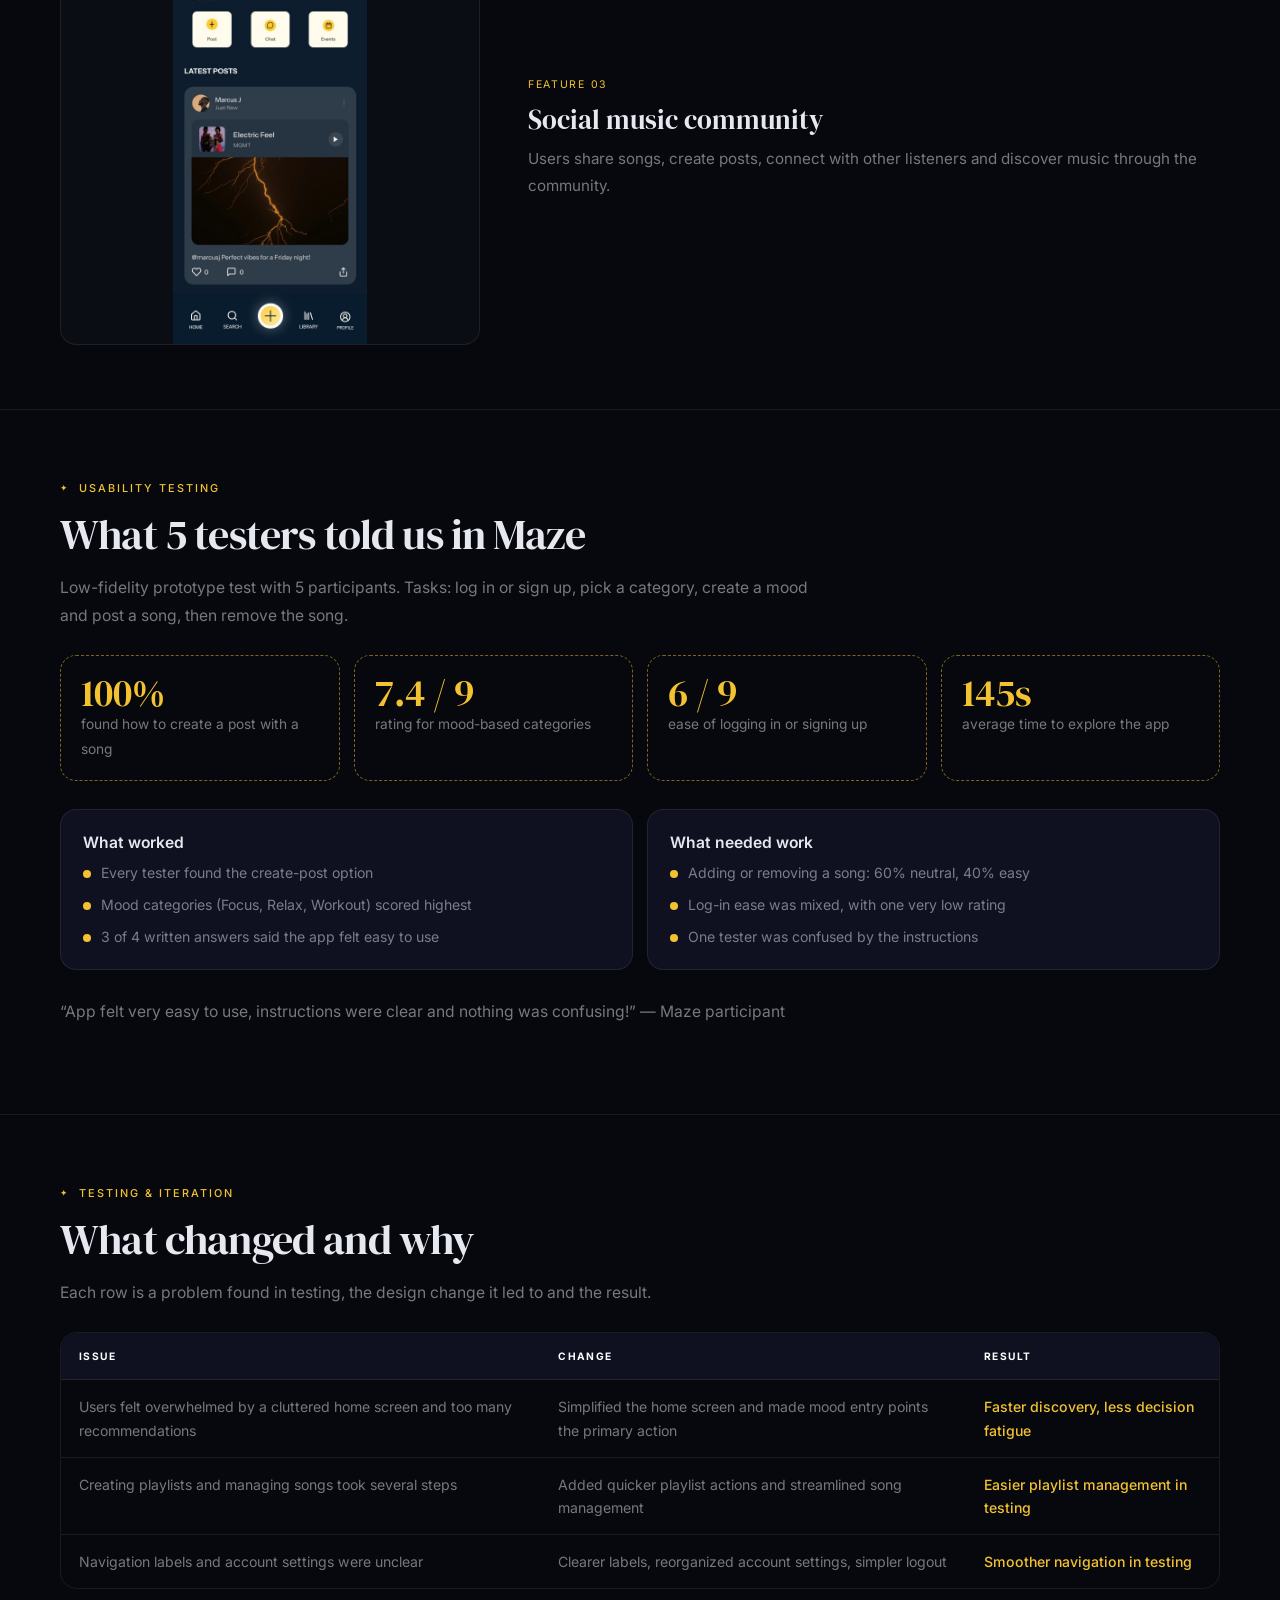
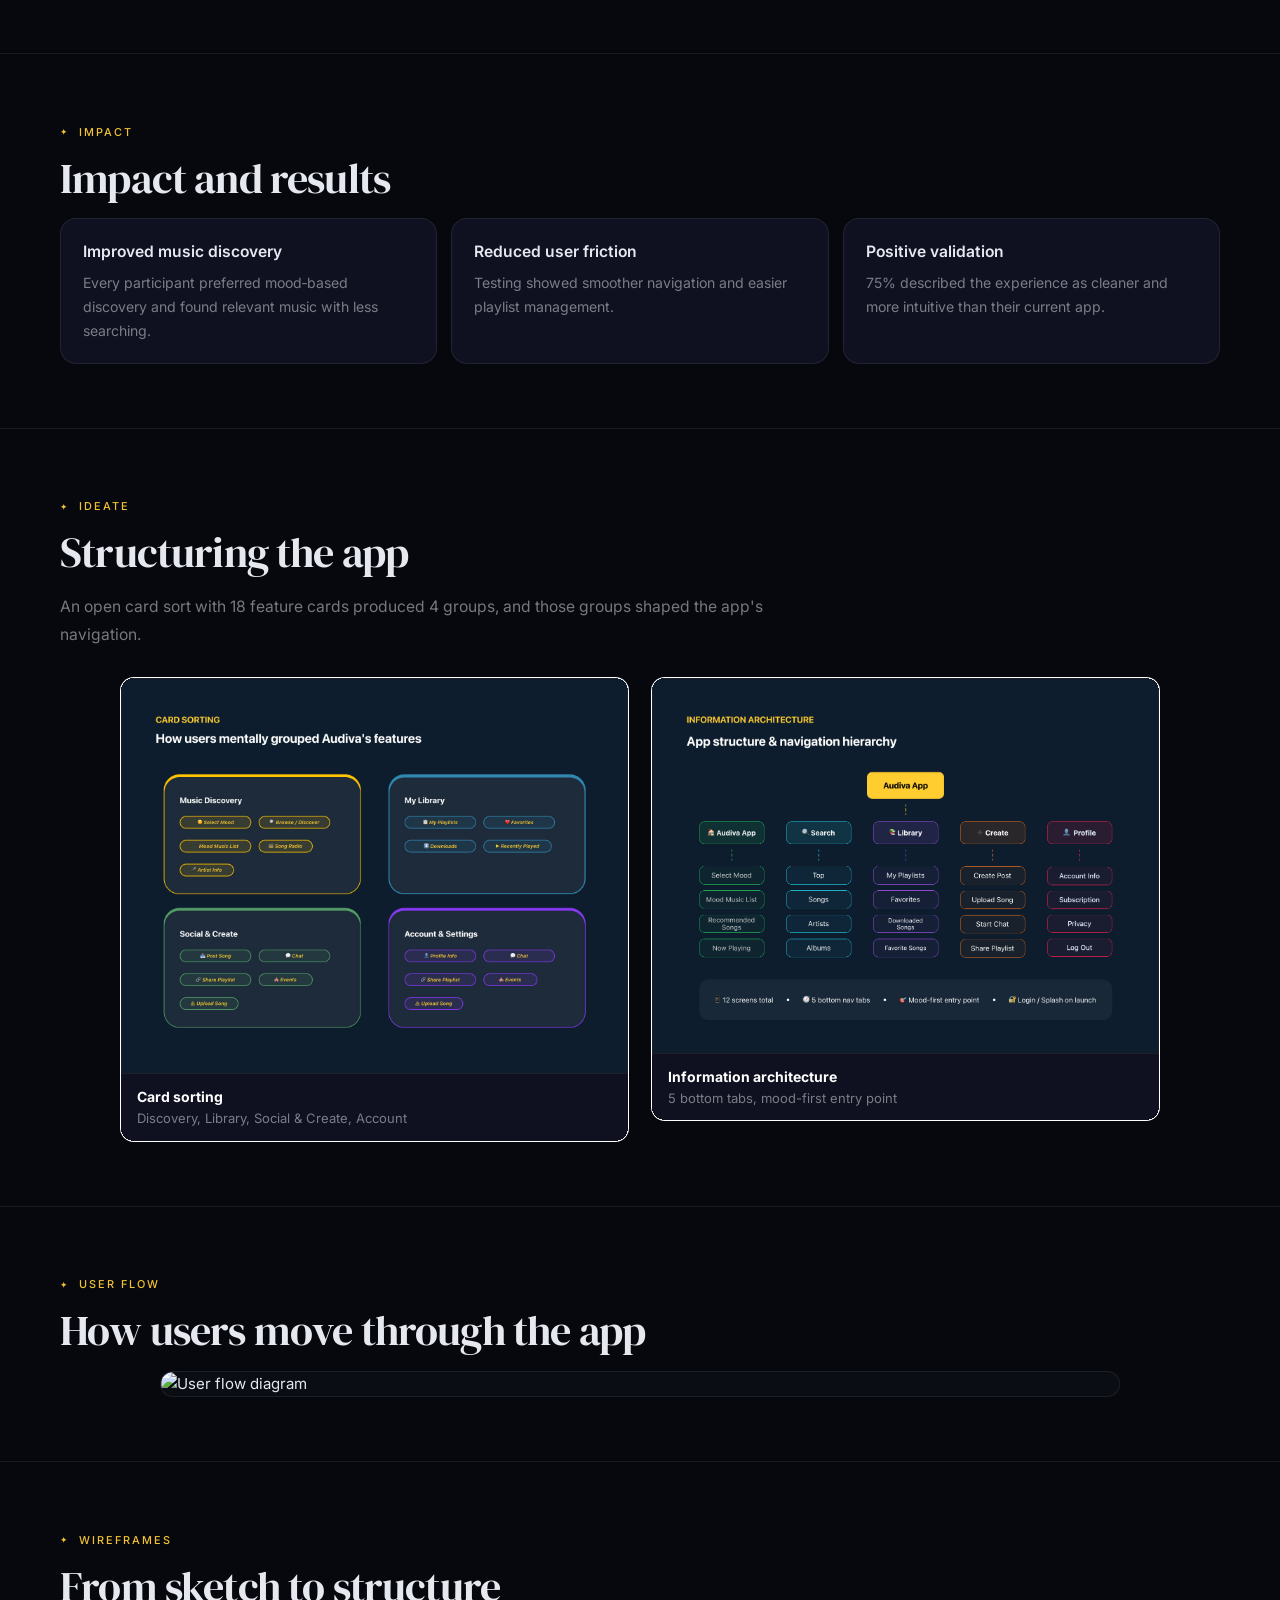
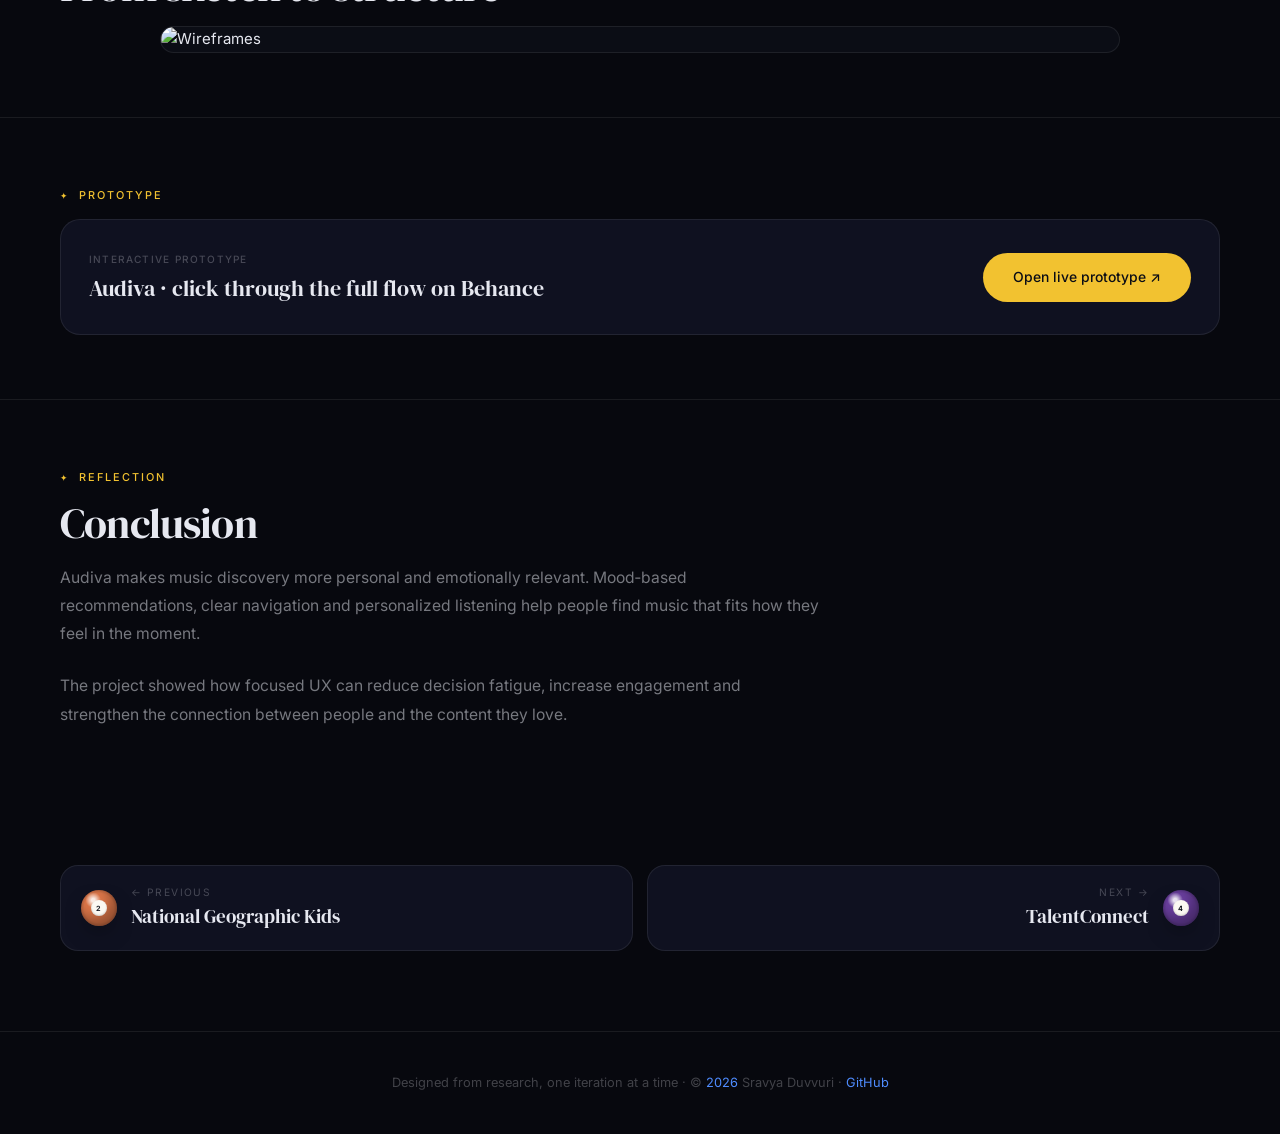
==== commit f52d6bad: "Update favicon and apple-touch-icon paths" ====
--- a/audiva.html
+++ b/audiva.html
@@ -4,8 +4,8 @@
         <meta charset="utf-8"/>
         <meta name="viewport" content="width=device-width,initial-scale=1"/>
         <title>Audiva Case Study · Sravya Duvvuri</title>
-        <link rel="icon" type="image/svg+xml" href="favicon.svg">
-        <link rel="apple-touch-icon" href="apple-touch-icon.png"> 
+        <link rel="icon" type="image/svg+xml" href="img/favicon.svg">
+        <link rel="apple-touch-icon" href="img/apple-touch-icon.png">
         <meta name="description" content="Users pick a mood such as Happy, Relax, Focus or Energize, and Audiva curates music instantly. They can also post songs, build playlists and explore a social music feed."/>
         <link rel="preconnect" href="https://fonts.googleapis.com"/>
         <link rel="preconnect" href="https://fonts.gstatic.com" crossorigin/>
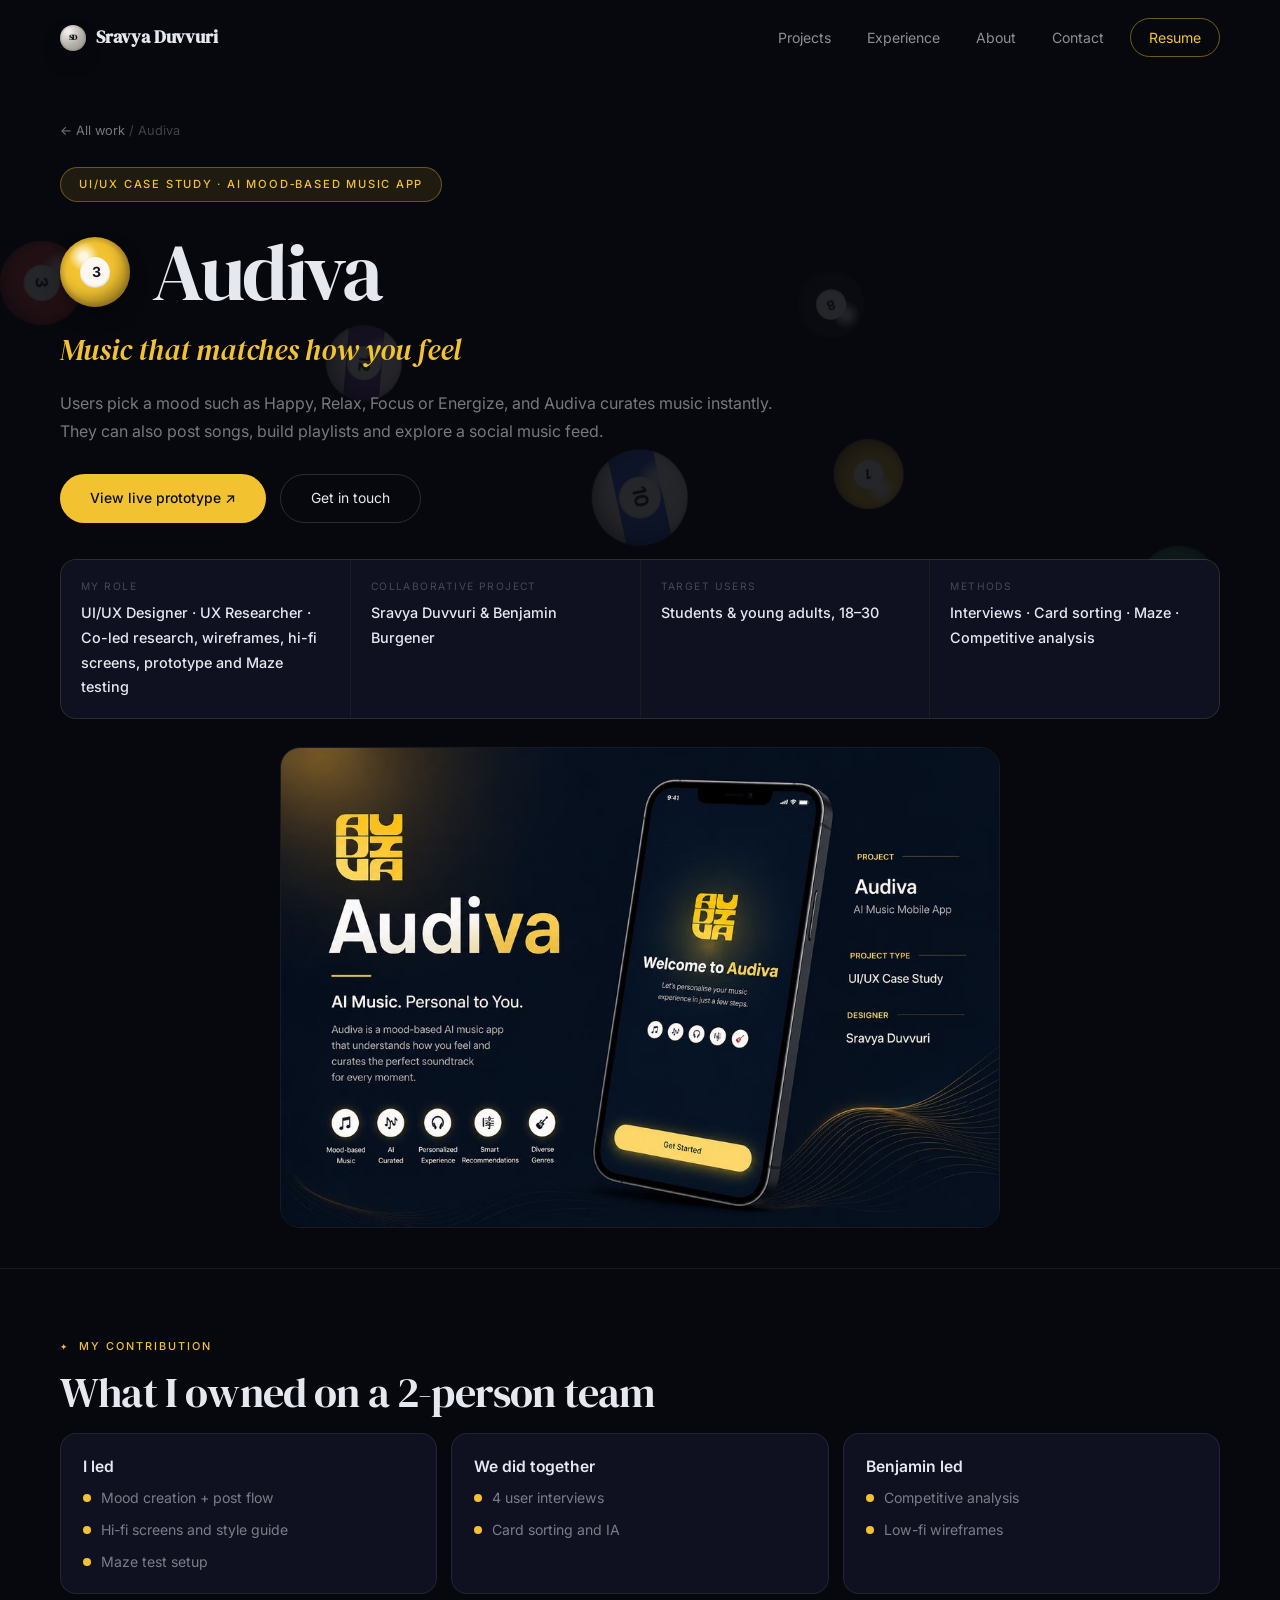
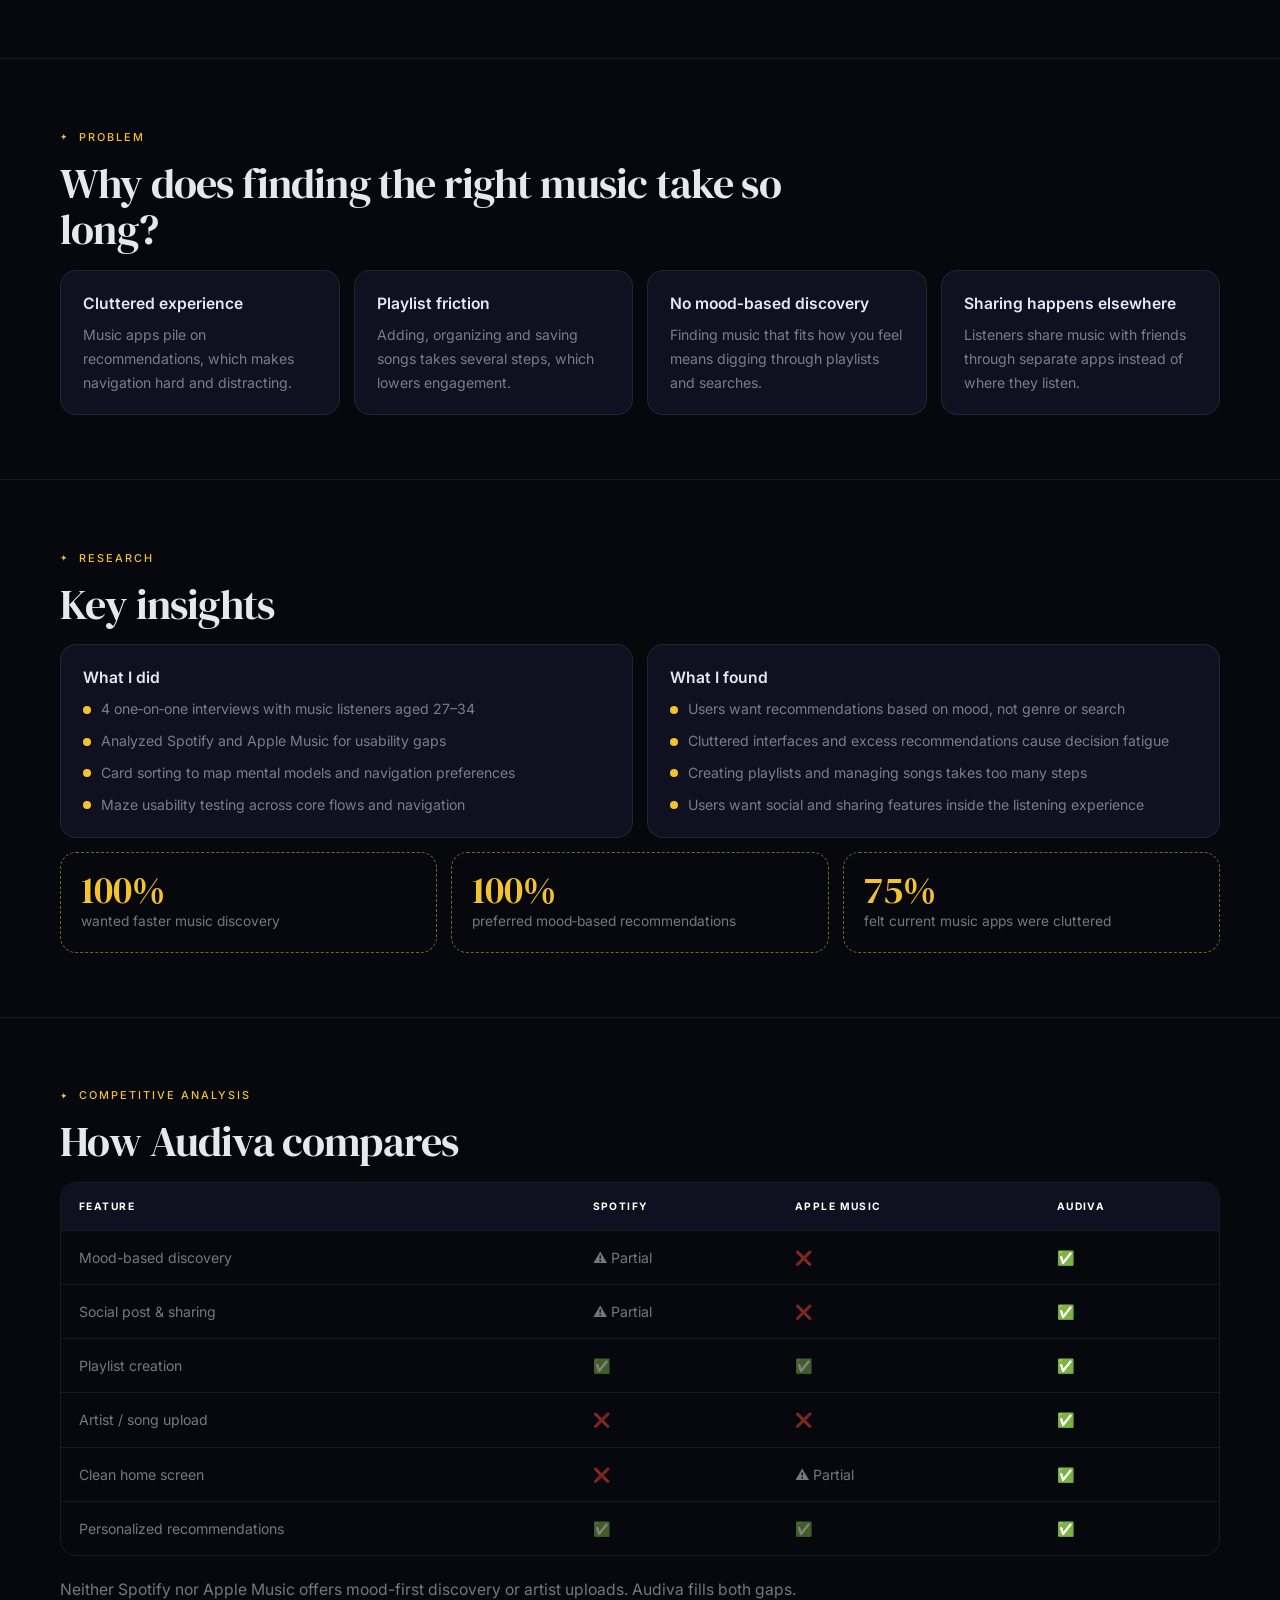
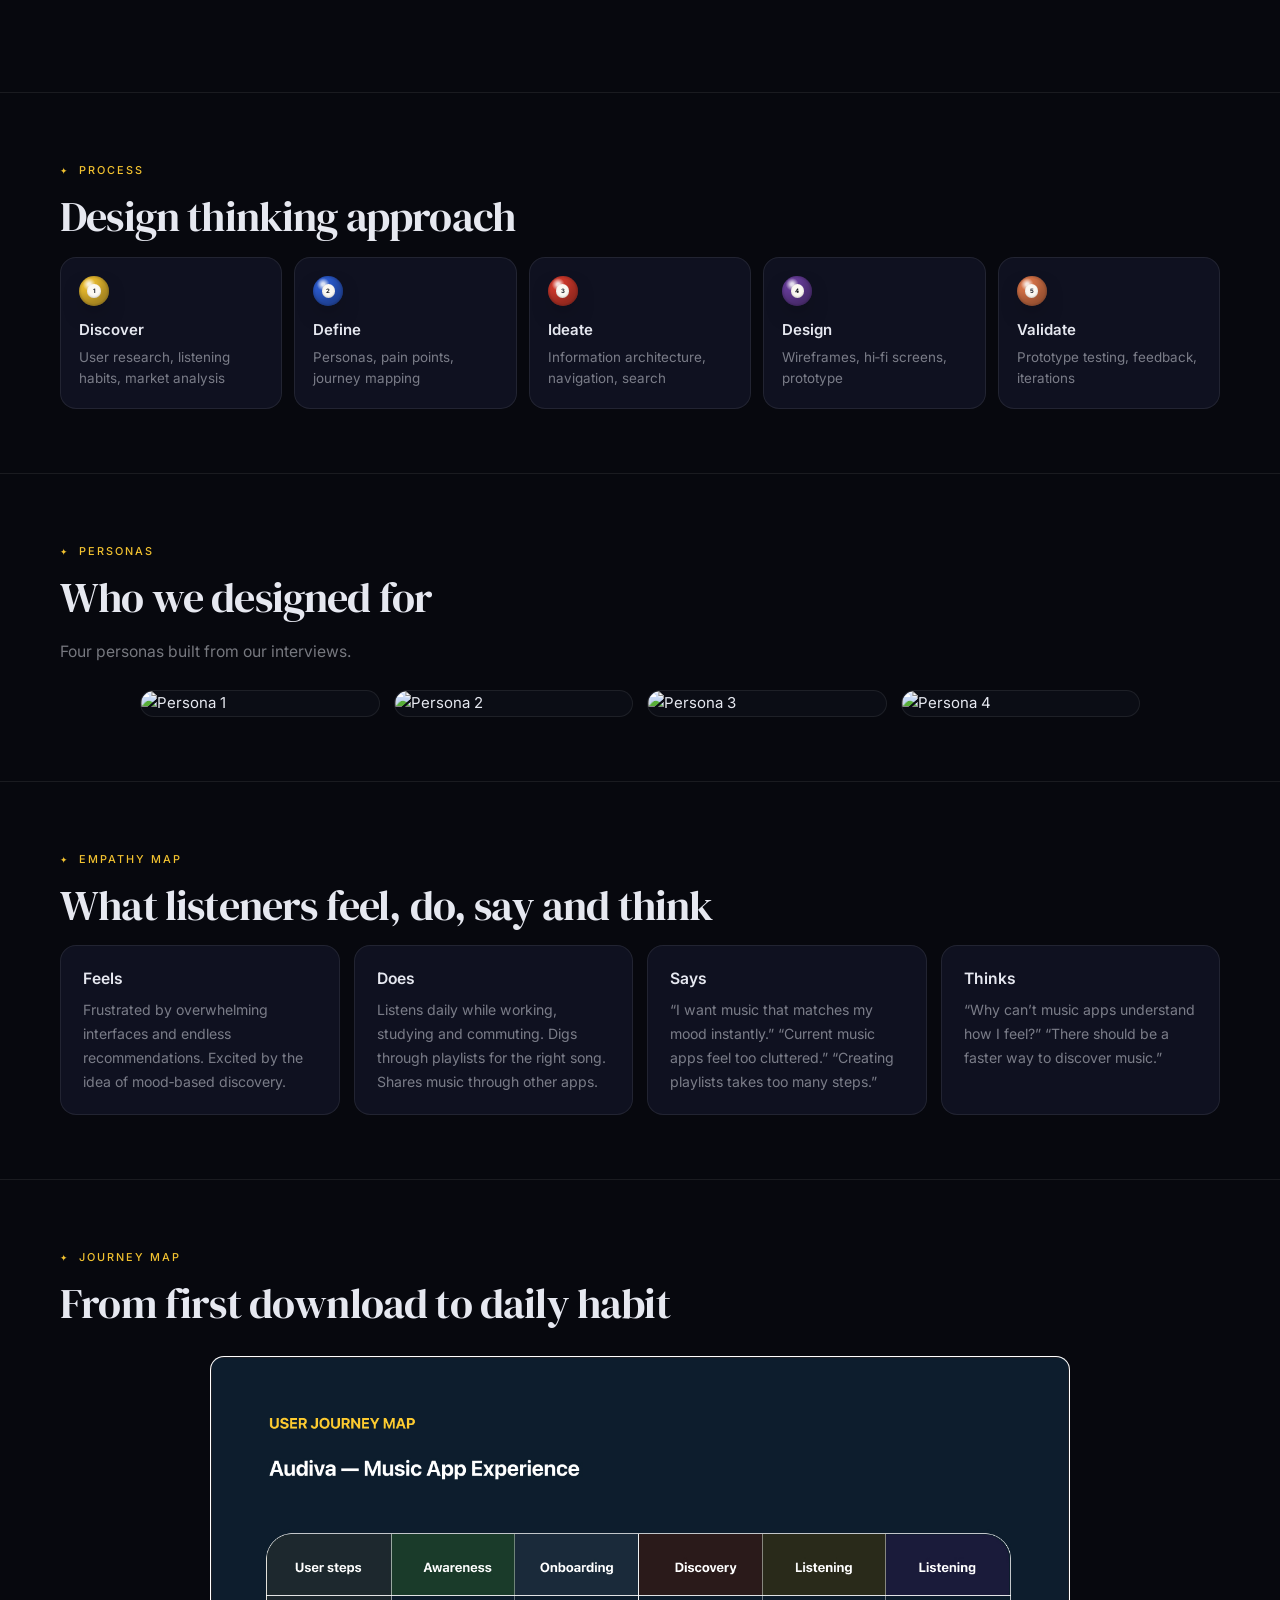
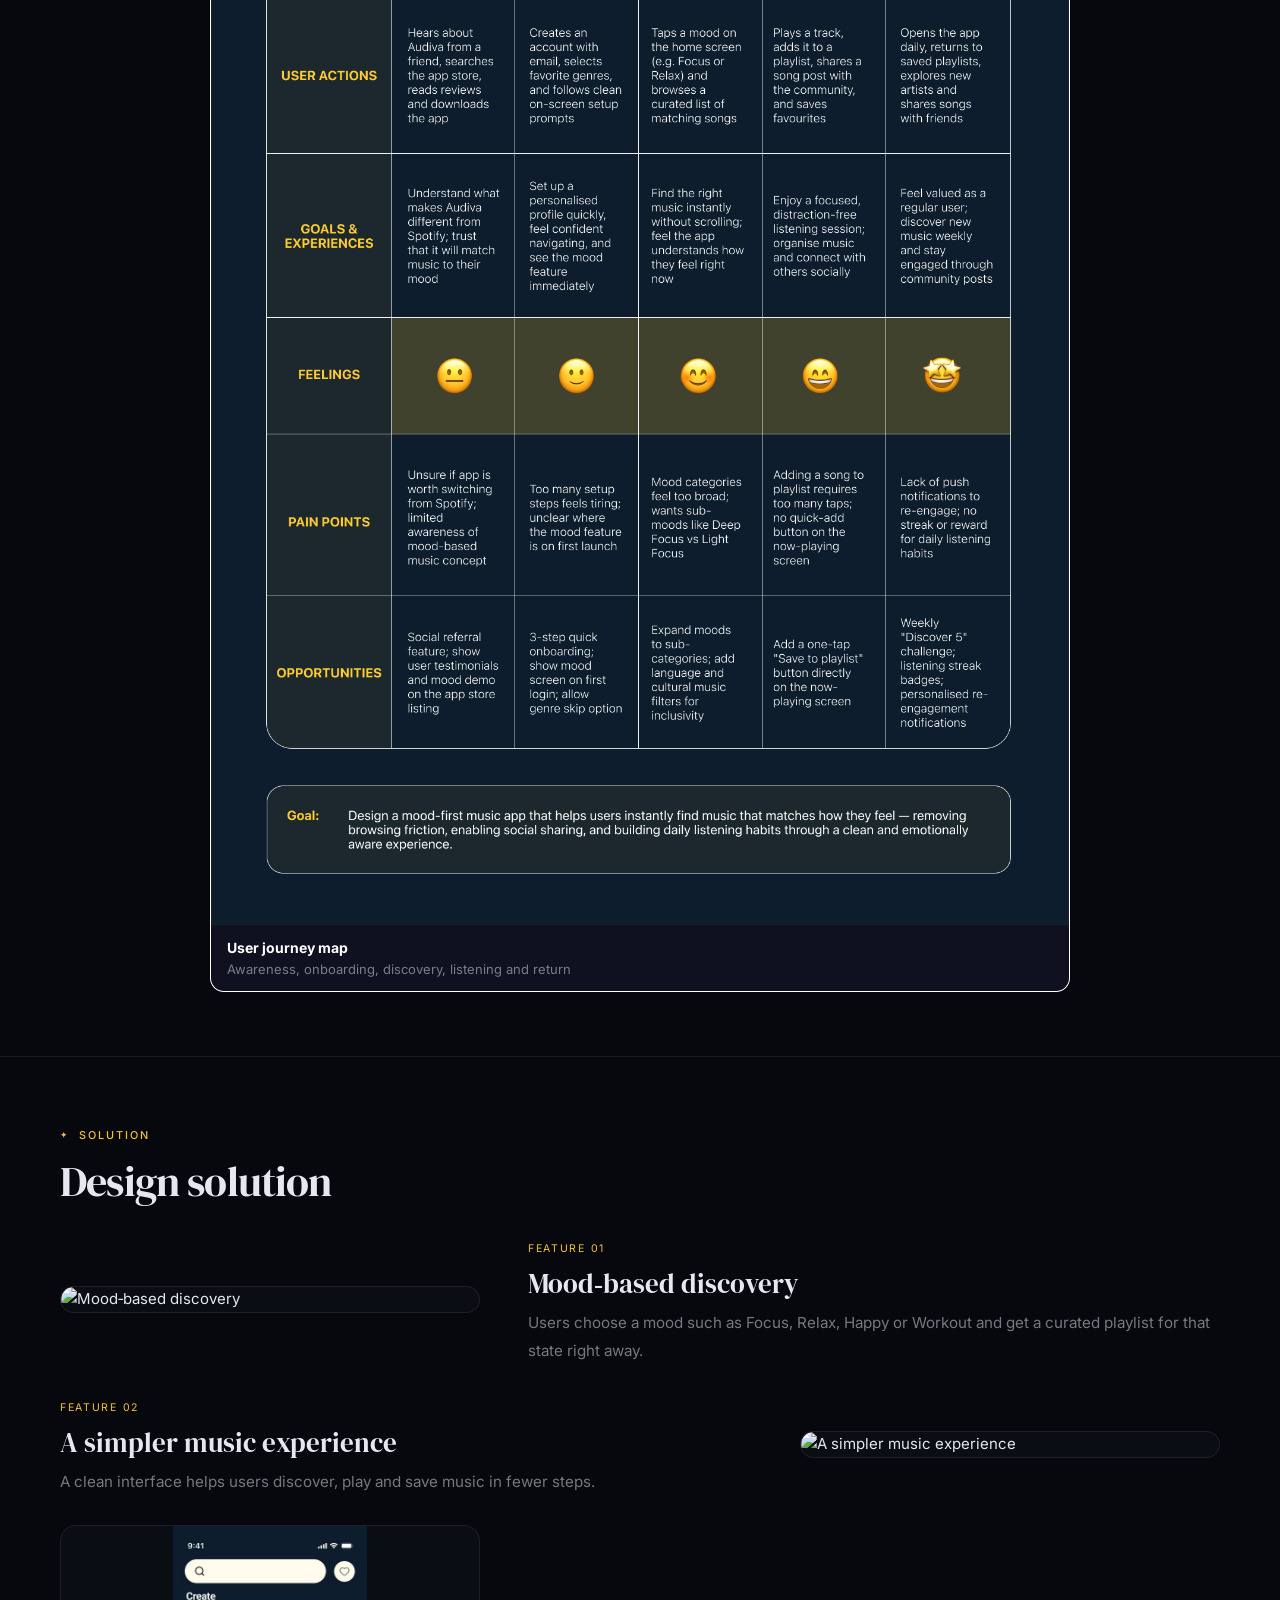
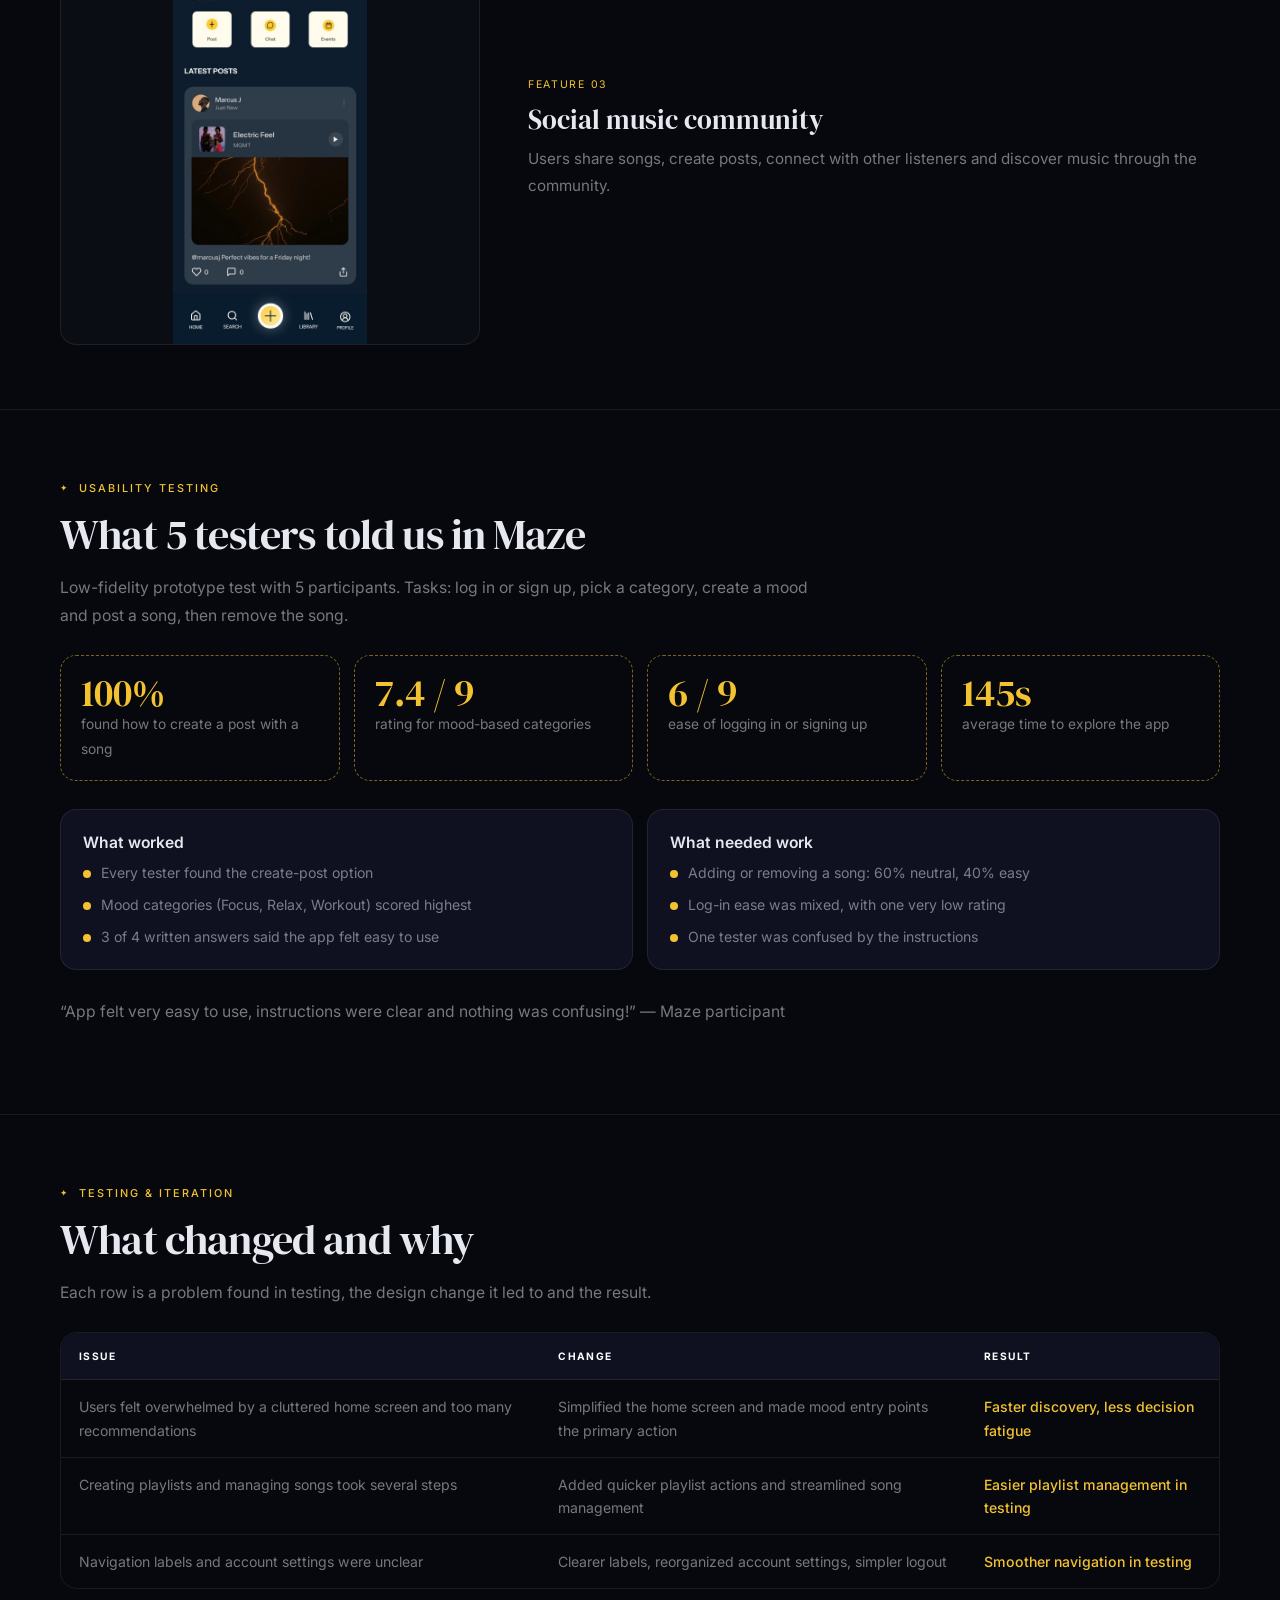
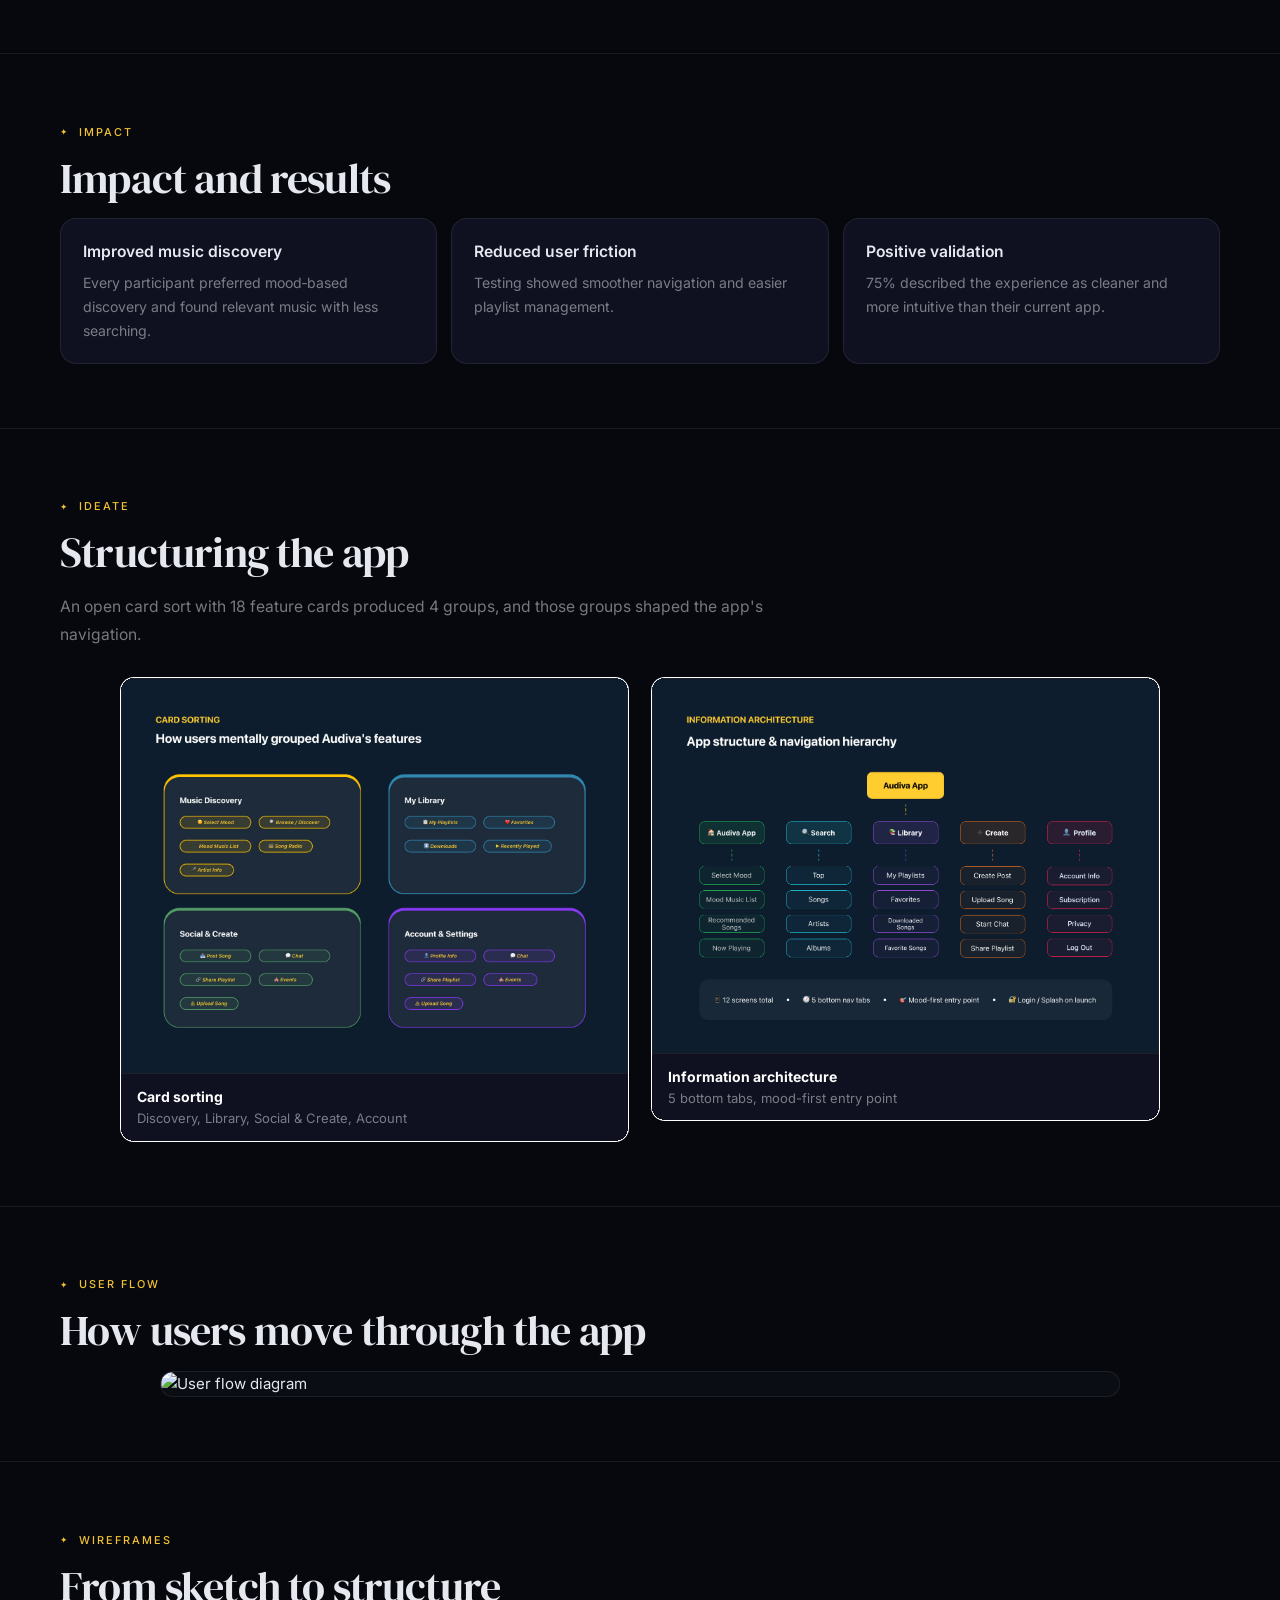
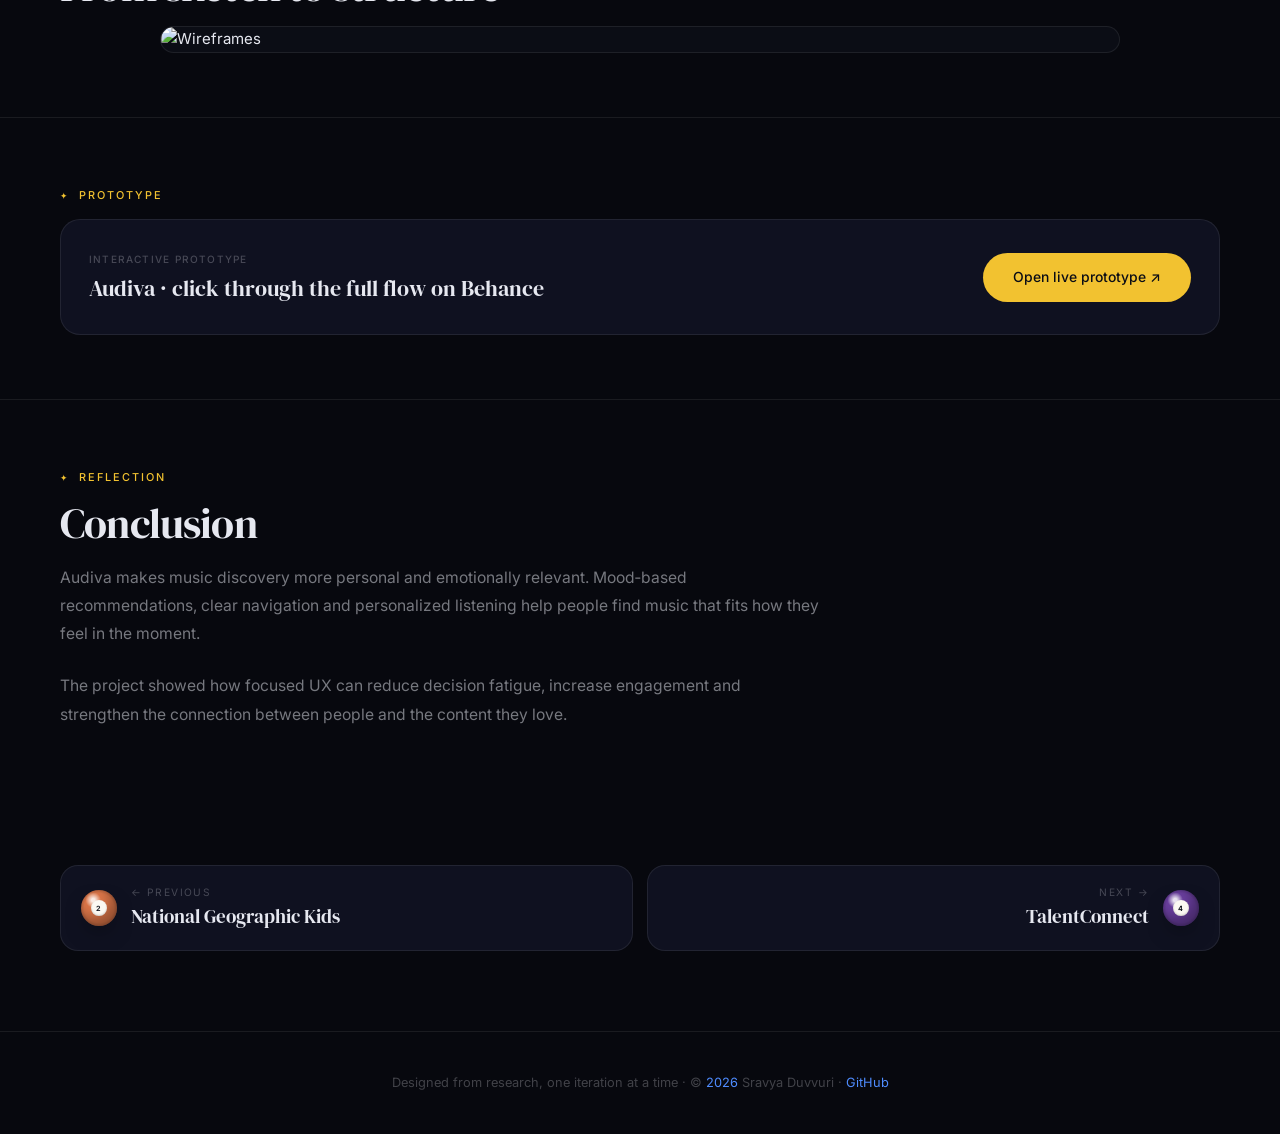
==== commit 8763587f: "Comment out apple-touch-icon link in audiva.html Commented out the apple-touch-icon link in the HTML" ====
--- a/audiva.html
+++ b/audiva.html
@@ -5,7 +5,7 @@
         <meta name="viewport" content="width=device-width,initial-scale=1"/>
         <title>Audiva Case Study · Sravya Duvvuri</title>
         <link rel="icon" type="image/svg+xml" href="img/favicon.svg">
-        <link rel="apple-touch-icon" href="img/apple-touch-icon.png">
+        <!-- <link rel="apple-touch-icon" href="img/apple-touch-icon.png"> -->
         <meta name="description" content="Users pick a mood such as Happy, Relax, Focus or Energize, and Audiva curates music instantly. They can also post songs, build playlists and explore a social music feed."/>
         <link rel="preconnect" href="https://fonts.googleapis.com"/>
         <link rel="preconnect" href="https://fonts.gstatic.com" crossorigin/>
